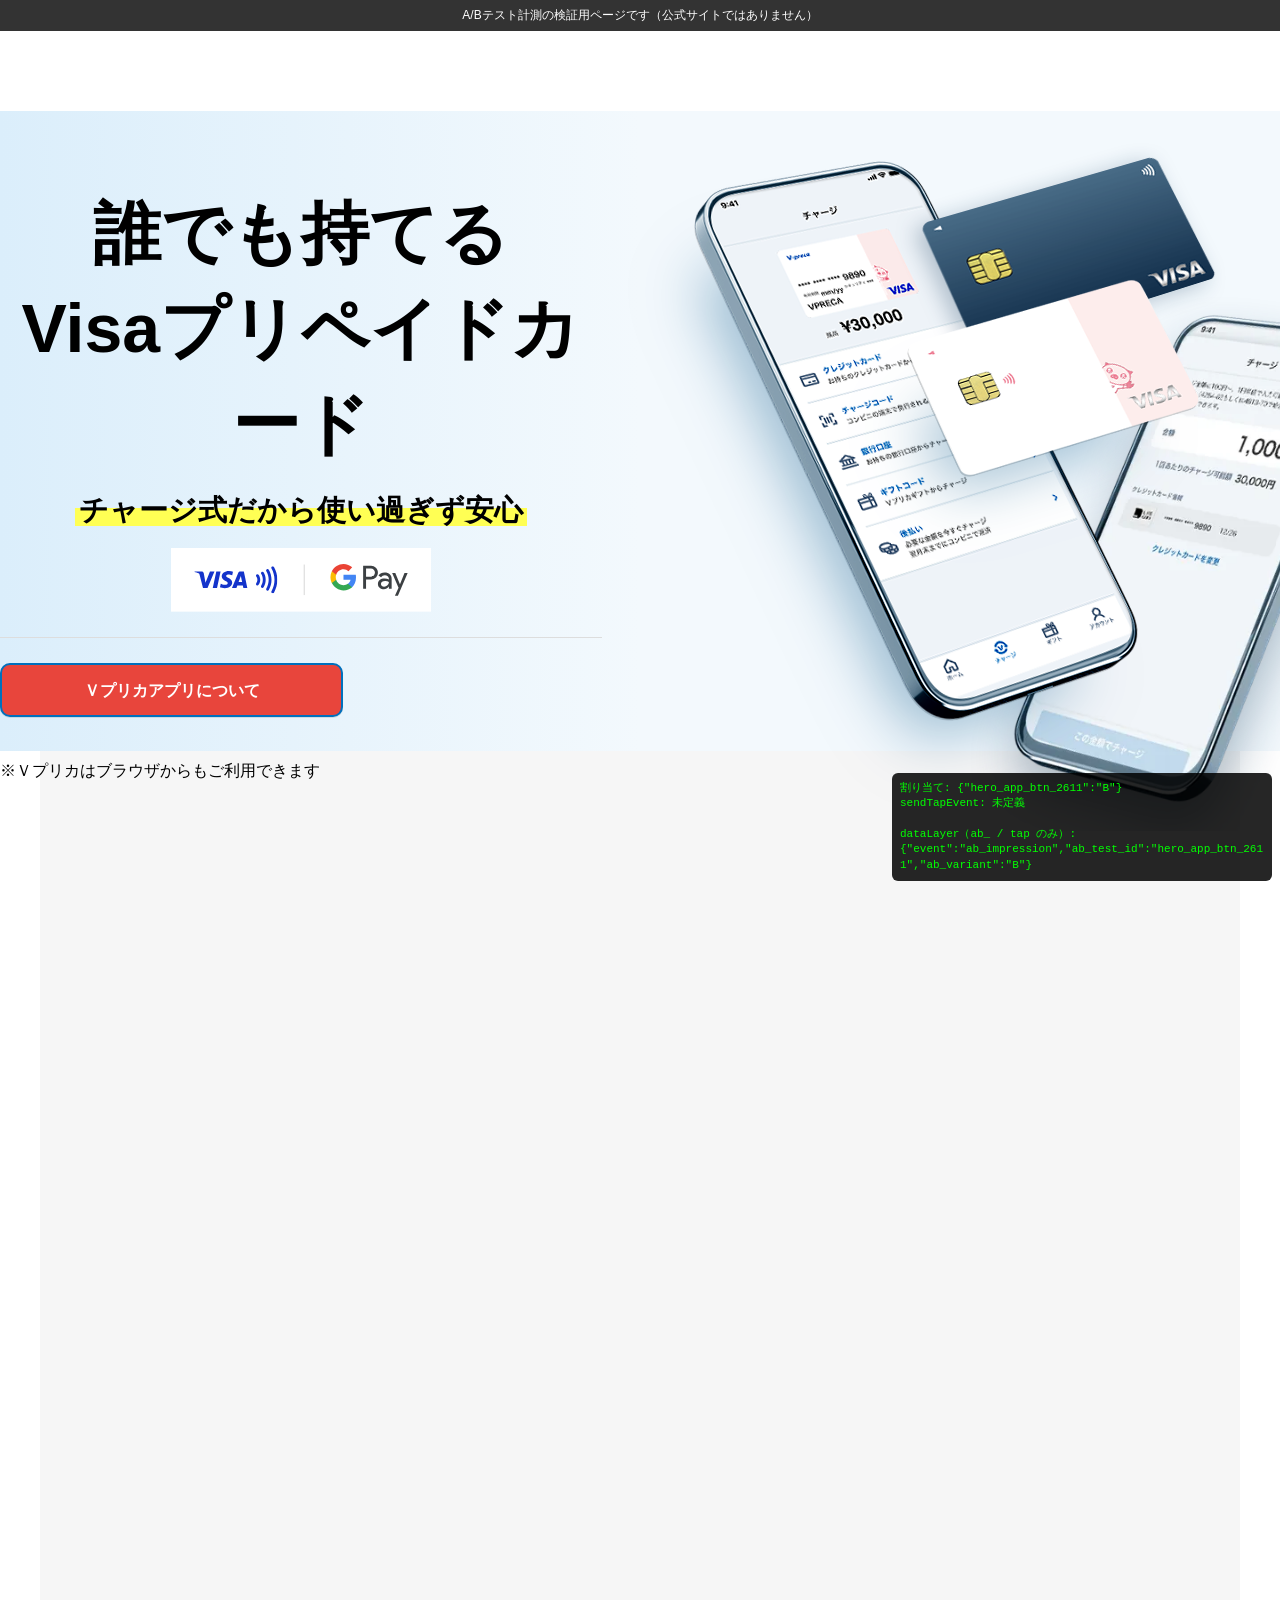
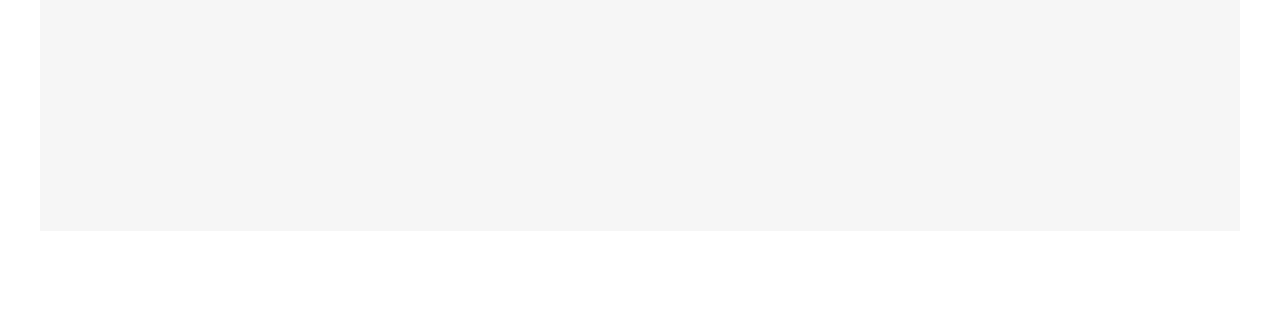
==== index.html @ 7fd17dbe "Add files via upload" ====
<!doctype html>
<html lang="ja">
<head>
<meta charset="utf-8">
<meta name="viewport" content="width=device-width, initial-scale=1">
<meta name="robots" content="noindex, nofollow">
<title>【検証用】A/Bテスト デモ</title>
<link rel="stylesheet" href="assets/app.css">
<link rel="stylesheet" href="assets/home.css">

<!-- ===== A/Bテスト（GTMスニペットより前） ===== -->
<style>
  html:not(.ab-js) [data-ab-variant]:not([data-ab-variant="A"]) { display: none; }
  /* B案（仮） */
  html[data-ab-hero_app_btn_2611="B"] .home-hero-button__type { background-color: #E8453C; }
</style>
<script>
  window.AB_CONFIG = { cookieDomain: '' }; // GitHub Pagesでは空のままでOK
  window.AB_TESTS = [
    { id: 'hero_app_btn_2611', variants: ['A', 'B'], weights: [50, 50], end: '2026-12-31' }
  ];
</script>
<script src="ab-test.js"></script>

<!-- ===== Google Tag Manager ===== -->
<script>(function(w,d,s,l,i){w[l]=w[l]||[];w[l].push({'gtm.start':
new Date().getTime(),event:'gtm.js'});var f=d.getElementsByTagName(s)[0],
j=d.createElement(s),dl=l!='dataLayer'?'&l='+l:'';j.async=true;j.src=
'https://www.googletagmanager.com/gtm.js?id='+i+dl;f.parentNode.insertBefore(j,f);
})(window,document,'script','dataLayer','GTM-KFFM8WP3');</script>
<!-- End Google Tag Manager -->

<style>
  .test-banner { background: #333; color: #fff; text-align: center; font-size: 12px; padding: 6px; }
  #debug { position: fixed; right: 8px; bottom: 8px; z-index: 9999; width: 380px; max-width: calc(100vw - 16px); max-height: 40vh; overflow: auto;
           font: 11px/1.4 monospace; background: rgba(0,0,0,.85); color: #0f0; padding: 8px; border-radius: 6px; white-space: pre-wrap; }
</style>
</head>
<body data-browser="chrome">
<!-- Google Tag Manager (noscript) -->
<noscript><iframe src="https://www.googletagmanager.com/ns.html?id=GTM-KFFM8WP3"
height="0" width="0" style="display:none;visibility:hidden"></iframe></noscript>
<!-- End Google Tag Manager (noscript) -->

<div class="test-banner">A/Bテスト計測の検証用ページです（公式サイトではありません）</div>

<main id="main" class="Main"><div class="Main__inner"><div class="Main__body"><div class="Main__content">
<div class="home-hero">
  <div class="home-hero__inner">
    <div class="home-hero__head">
      <div class="home-hero__image"><img class="home-hero__image__front" src="assets/index_im01_01.webp" alt="アプリの画面を表示したスマホの上に2種類のＶプリカカードが重なったイメージ画像"> <img class="home-hero__image__rear" src="assets/index_im02.webp" alt="チャージ金額1,000円が表示されたスマホ画面"></div>
    </div>
    <div class="home-hero__body">
      <h1 class="home-hero__title">誰でも持てる<br>Visaプリペイドカード</h1>
      <p class="home-hero__lead"><span class="home-hero__lead__marker">チャージ式だから使い過ぎず安心</span></p>
      <div class="home-hero__box-logoimg"><img src="assets/brandLogo.svg" alt="ロゴ"></div>
      <div class="home-hero__box">
        <div class="home-hero__app">
          <div class="home-hero-button" data-ab-test="hero_app_btn_2611">
            <!-- 検証用：本物のonelinkに飛ぶとアプリ計測側にクリックが残るため、遷移は止めています -->
            <a href="#" class="home-hero-button__type"
               data-ab-cv="app_dl_click"
               onclick="sendTapEvent({event_category: 'VプリカHP', event_action: 'VプリカHP',event_label: 'アプリダウンロード'}); return false;">
              <p class="home-hero-button__text util-pc-hidden">Ｖプリカアプリをダウンロード</p>
              <p class="home-hero-button__text util-sp-hidden">Ｖプリカアプリについて</p>
              <img class="home-hero-button__icon  util-pc-hidden" src="assets/icon_download.svg" alt="" width="268" height="98">
            </a>
          </div>
        </div>
      </div>
      <p class="home-hero__attention__text">※Ｖプリカはブラウザからもご利用できます</p>
    </div>
  </div>
</div>
<div style="height:120vh;background:#f6f6f6"></div>
</div></div></div></main>

<pre id="debug"></pre>
<script>
  // 確認用パネル（?debug=0 で非表示）
  (function () {
    var out = document.getElementById('debug');
    if (/[?&]debug=0/.test(location.search)) { out.remove(); return; }
    function render() {
      out.textContent = '割り当て: ' + JSON.stringify(abTest.all()) +
        '\nsendTapEvent: ' + (typeof sendTapEvent === 'function' ? 'OK（GTMで定義済み）' : '未定義') +
        '\n\ndataLayer（ab_ / tap のみ）:\n' +
        dataLayer.filter(function (e) { return e.event && /^(ab_|tap$)/.test(e.event); })
                 .map(function (e) { return JSON.stringify(e); }).join('\n');
    }
    // GTMが読み込み時に dataLayer.push を差し替えるため、フックせず定期的に描画する
    render(); setInterval(render, 500);
  })();
</script>
</body>
</html>
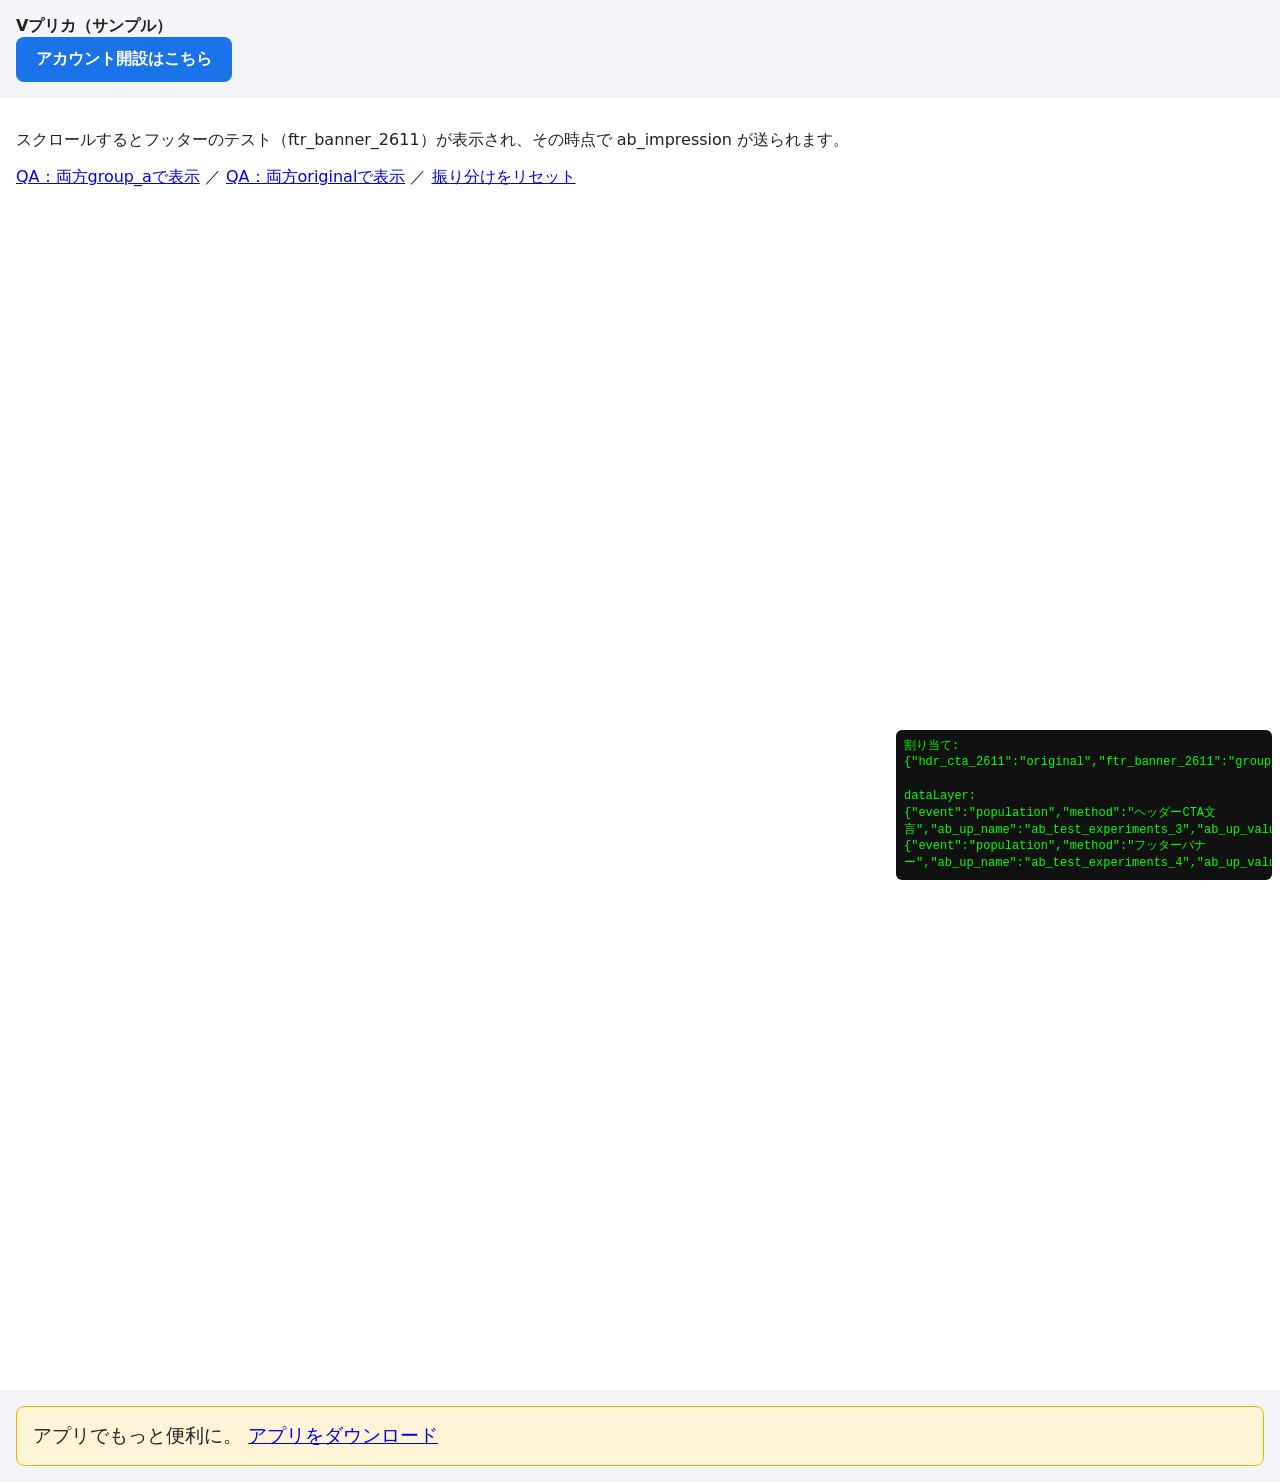
==== commit 26ffd66e: "Add files via upload" ====
--- a/index.html
+++ b/index.html
@@ -3,93 +3,89 @@
 <head>
 <meta charset="utf-8">
 <meta name="viewport" content="width=device-width, initial-scale=1">
-<meta name="robots" content="noindex, nofollow">
-<title>【検証用】A/Bテスト デモ</title>
-<link rel="stylesheet" href="assets/app.css">
-<link rel="stylesheet" href="assets/home.css">
+<title>A/Bテスト サンプル</title>
 
-<!-- ===== A/Bテスト（GTMスニペットより前） ===== -->
 <style>
-  html:not(.ab-js) [data-ab-variant]:not([data-ab-variant="A"]) { display: none; }
-  /* B案（仮） */
-  html[data-ab-hero_app_btn_2611="B"] .home-hero-button__type { background-color: #E8453C; }
+  /* JSが動かなかった時はAパターンだけ見せる（フォールバック） */
+  html:not(.ab-js) [data-ab-variant]:not([data-ab-variant="original"]) { display: none; }
+  body { margin: 0; font-family: system-ui, sans-serif; color: #222; background: #fff; }
+  header, footer { padding: 16px; background: #f3f5f8; }
+  main { padding: 16px; min-height: 140vh; }
+  .btn { display: inline-block; padding: 12px 20px; border-radius: 8px; color: #fff; text-decoration: none; font-weight: bold; }
+  .btn-a { background: #1a73e8; }
+  .btn-b { background: #e8453c; }
+
+  /* テスト②：マークアップは1つ、CSSだけで差分を作る例 */
+  .footer-banner { padding: 16px; border-radius: 8px; background: #fff; border: 1px solid #ccc; }
+  html[data-ab-ftr_banner_2611="group_a"] .footer-banner { background: #fff4d6; border-color: #f0b400; font-size: 1.2em; }
+
+  #debug { position: fixed; right: 8px; bottom: 8px; width: 360px; max-width: calc(100vw - 16px); max-height: 45vh; overflow: auto;
+           font: 12px/1.4 monospace; background: #111; color: #0f0; padding: 8px; border-radius: 6px; white-space: pre-wrap; }
 </style>
+
+<!-- ① テスト定義（テストを追加・終了するときはここだけ触る） -->
 <script>
-  window.AB_CONFIG = { cookieDomain: '' }; // GitHub Pagesでは空のままでOK
+  window.AB_CONFIG = { cookieDomain: '' }; // 本番は '.lifecard.co.jp' にするとサブドメイン間で共有
   window.AB_TESTS = [
-    { id: 'hero_app_btn_2611', variants: ['A', 'B'], weights: [50, 50], end: '2026-12-31' }
+    { id: 'hdr_cta_2611',    method: 'ヘッダーCTA文言', slot: 3, groups: ['original', 'group_a'], cvEvent: 'cv', end: '2026-12-31' },
+    { id: 'ftr_banner_2611', method: 'フッターバナー',  slot: 4, groups: ['original', 'group_a'], cvEvent: 'cv', end: '2026-12-31' }
   ];
 </script>
+<!-- ② 共通スクリプト（同期読み込み・GTMより前） -->
 <script src="ab-test.js"></script>
 
-<!-- ===== Google Tag Manager ===== -->
+<!-- ③ GTMスニペット（自分のコンテナIDに差し替え）
 <script>(function(w,d,s,l,i){w[l]=w[l]||[];w[l].push({'gtm.start':
 new Date().getTime(),event:'gtm.js'});var f=d.getElementsByTagName(s)[0],
 j=d.createElement(s),dl=l!='dataLayer'?'&l='+l:'';j.async=true;j.src=
 'https://www.googletagmanager.com/gtm.js?id='+i+dl;f.parentNode.insertBefore(j,f);
-})(window,document,'script','dataLayer','GTM-KFFM8WP3');</script>
-<!-- End Google Tag Manager -->
+})(window,document,'script','dataLayer','GTM-XXXXXXX');</script>
+-->
+</head>
+<body>
 
-<style>
-  .test-banner { background: #333; color: #fff; text-align: center; font-size: 12px; padding: 6px; }
-  #debug { position: fixed; right: 8px; bottom: 8px; z-index: 9999; width: 380px; max-width: calc(100vw - 16px); max-height: 40vh; overflow: auto;
-           font: 11px/1.4 monospace; background: rgba(0,0,0,.85); color: #0f0; padding: 8px; border-radius: 6px; white-space: pre-wrap; }
-</style>
-</head>
-<body data-browser="chrome">
-<!-- Google Tag Manager (noscript) -->
-<noscript><iframe src="https://www.googletagmanager.com/ns.html?id=GTM-KFFM8WP3"
-height="0" width="0" style="display:none;visibility:hidden"></iframe></noscript>
-<!-- End Google Tag Manager (noscript) -->
+<header>
+  <strong>Vプリカ（サンプル）</strong>
+  <!-- テスト①：A/B両方のマークアップを置き、割り当て外は自動で非表示 -->
+  <div data-ab-test="hdr_cta_2611">
+    <a class="btn btn-a" href="complete.html" data-ab-variant="original" data-ab-cv>アカウント開設はこちら</a>
+    <a class="btn btn-b" href="complete.html" data-ab-variant="group_a" data-ab-cv>今すぐ無料で発行する！</a>
+  </div>
+</header>
 
-<div class="test-banner">A/Bテスト計測の検証用ページです（公式サイトではありません）</div>
+<main>
+  <p>スクロールするとフッターのテスト（ftr_banner_2611）が表示され、その時点で ab_impression が送られます。</p>
+  <p><a href="?ab_force=hdr_cta_2611:group_a,ftr_banner_2611:group_a">QA：両方group_aで表示</a> ／
+     <a href="?ab_force=hdr_cta_2611:original,ftr_banner_2611:original">QA：両方originalで表示</a> ／
+     <a href="#" id="reset">振り分けをリセット</a></p>
+</main>
 
-<main id="main" class="Main"><div class="Main__inner"><div class="Main__body"><div class="Main__content">
-<div class="home-hero">
-  <div class="home-hero__inner">
-    <div class="home-hero__head">
-      <div class="home-hero__image"><img class="home-hero__image__front" src="assets/index_im01_01.webp" alt="アプリの画面を表示したスマホの上に2種類のＶプリカカードが重なったイメージ画像"> <img class="home-hero__image__rear" src="assets/index_im02.webp" alt="チャージ金額1,000円が表示されたスマホ画面"></div>
-    </div>
-    <div class="home-hero__body">
-      <h1 class="home-hero__title">誰でも持てる<br>Visaプリペイドカード</h1>
-      <p class="home-hero__lead"><span class="home-hero__lead__marker">チャージ式だから使い過ぎず安心</span></p>
-      <div class="home-hero__box-logoimg"><img src="assets/brandLogo.svg" alt="ロゴ"></div>
-      <div class="home-hero__box">
-        <div class="home-hero__app">
-          <div class="home-hero-button" data-ab-test="hero_app_btn_2611">
-            <!-- 検証用：本物のonelinkに飛ぶとアプリ計測側にクリックが残るため、遷移は止めています -->
-            <a href="#" class="home-hero-button__type"
-               data-ab-cv="app_dl_click"
-               onclick="sendTapEvent({event_category: 'VプリカHP', event_action: 'VプリカHP',event_label: 'アプリダウンロード'}); return false;">
-              <p class="home-hero-button__text util-pc-hidden">Ｖプリカアプリをダウンロード</p>
-              <p class="home-hero-button__text util-sp-hidden">Ｖプリカアプリについて</p>
-              <img class="home-hero-button__icon  util-pc-hidden" src="assets/icon_download.svg" alt="" width="268" height="98">
-            </a>
-          </div>
-        </div>
-      </div>
-      <p class="home-hero__attention__text">※Ｖプリカはブラウザからもご利用できます</p>
-    </div>
+<footer>
+  <div class="footer-banner" data-ab-test="ftr_banner_2611">
+    アプリでもっと便利に。
+    <a href="#" data-ab-cv onclick="return false">アプリをダウンロード</a>
   </div>
-</div>
-<div style="height:120vh;background:#f6f6f6"></div>
-</div></div></div></main>
+</footer>
 
 <pre id="debug"></pre>
 <script>
-  // 確認用パネル（?debug=0 で非表示）
+  // ---- 動作確認用（本番には不要） ----
   (function () {
     var out = document.getElementById('debug');
-    if (/[?&]debug=0/.test(location.search)) { out.remove(); return; }
     function render() {
-      out.textContent = '割り当て: ' + JSON.stringify(abTest.all()) +
-        '\nsendTapEvent: ' + (typeof sendTapEvent === 'function' ? 'OK（GTMで定義済み）' : '未定義') +
-        '\n\ndataLayer（ab_ / tap のみ）:\n' +
-        dataLayer.filter(function (e) { return e.event && /^(ab_|tap$)/.test(e.event); })
-                 .map(function (e) { return JSON.stringify(e); }).join('\n');
+      out.textContent = '割り当て: ' + JSON.stringify(abTest.all()) + '\n\ndataLayer:\n' +
+        dataLayer.map(function (e) { return JSON.stringify(e); }).join('\n');
     }
-    // GTMが読み込み時に dataLayer.push を差し替えるため、フックせず定期的に描画する
-    render(); setInterval(render, 500);
+    var orig = dataLayer.push;
+    dataLayer.push = function () { var r = orig.apply(this, arguments); render(); return r; };
+    render();
+    document.getElementById('reset').onclick = function () {
+      ['hdr_cta_2611', 'ftr_banner_2611'].forEach(function (id) {
+        document.cookie = 'ab_' + id + '=; max-age=0; path=/';
+      });
+      location.href = location.pathname;
+      return false;
+    };
   })();
 </script>
 </body>
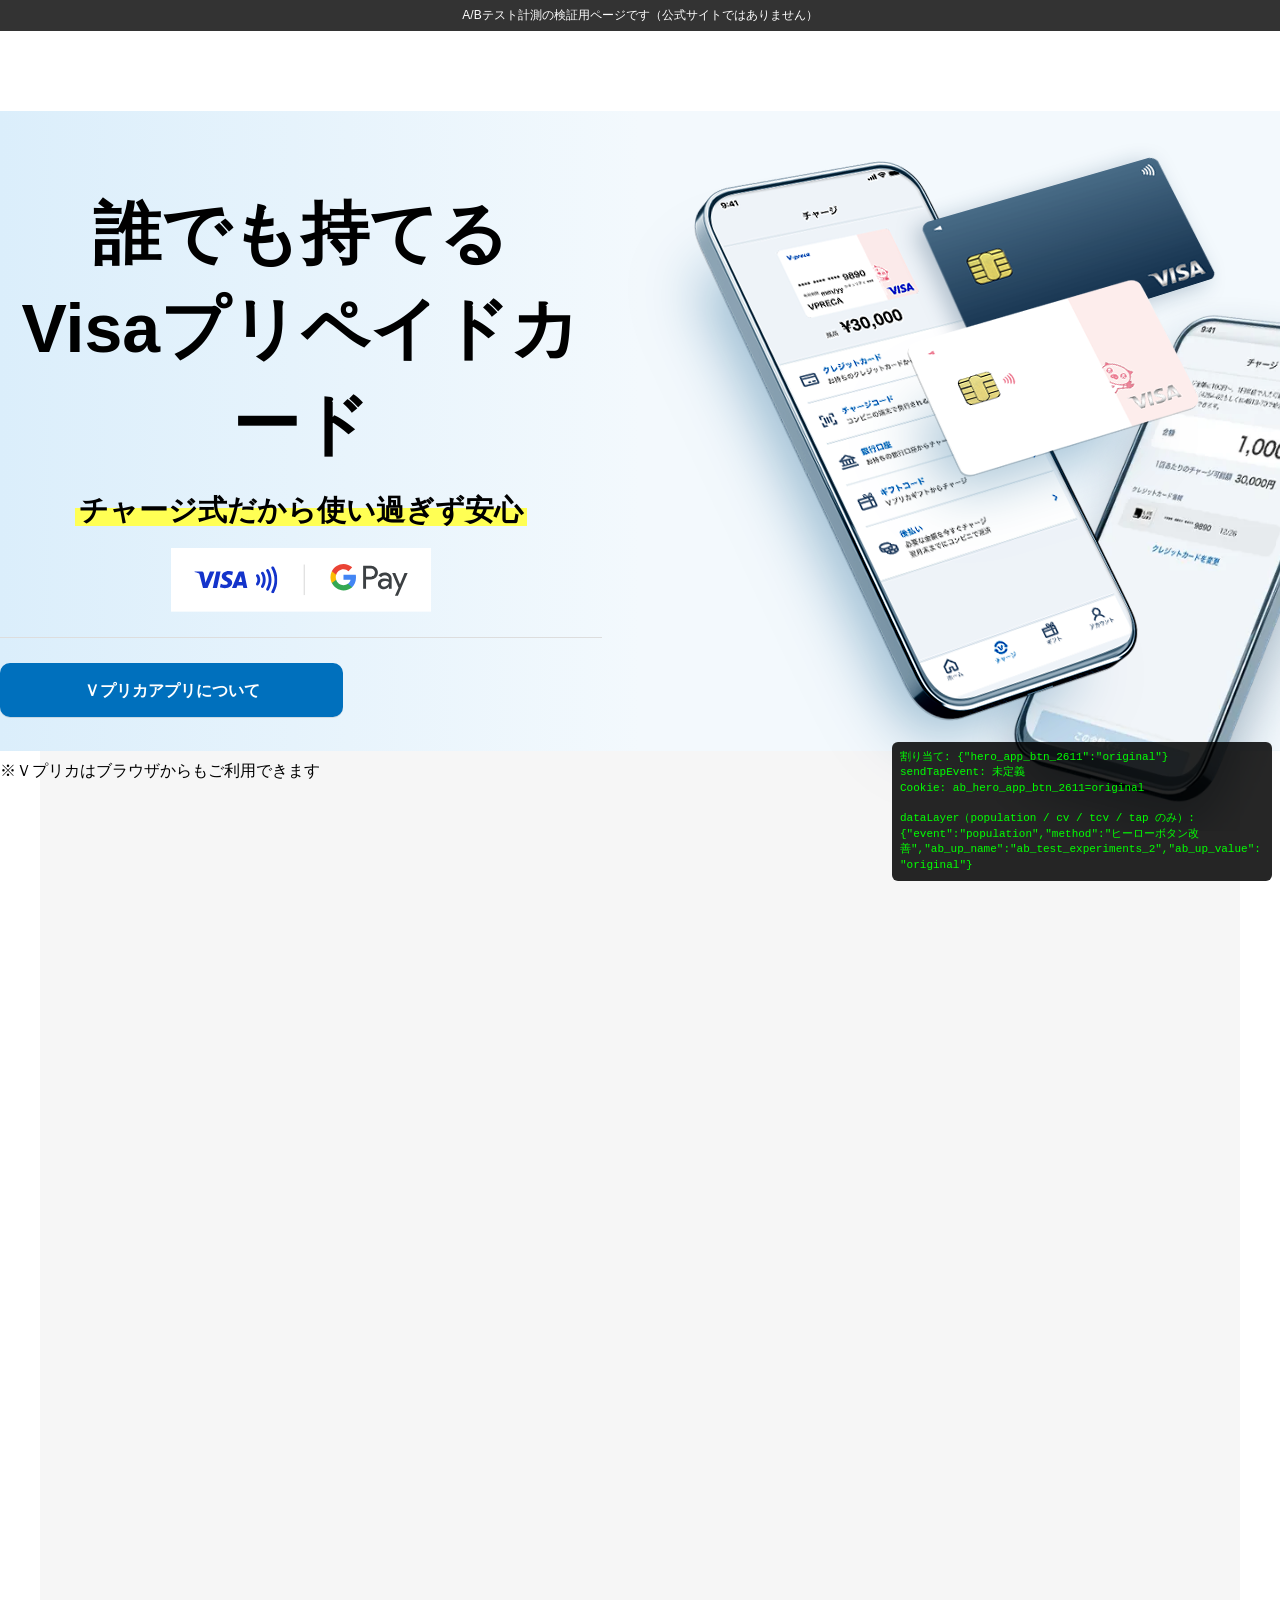
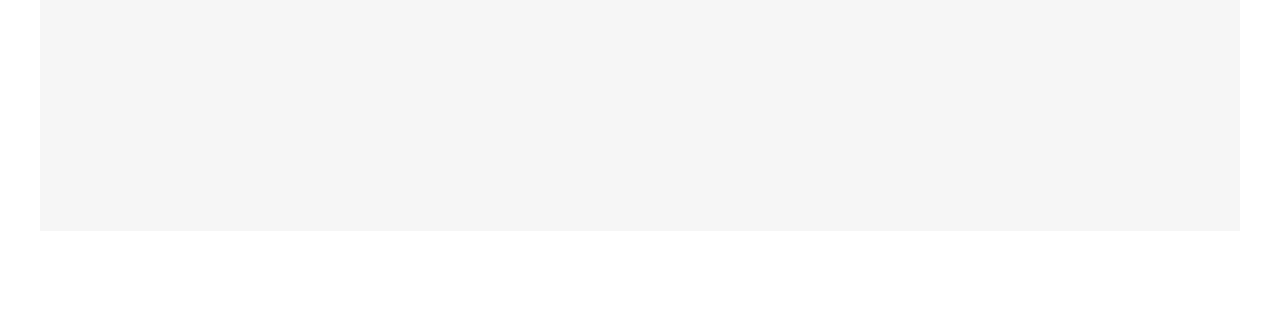
==== commit ec3dc387: "Add files via upload" ====
--- a/index.html
+++ b/index.html
@@ -3,89 +3,103 @@
 <head>
 <meta charset="utf-8">
 <meta name="viewport" content="width=device-width, initial-scale=1">
-<title>A/Bテスト サンプル</title>
+<meta name="robots" content="noindex, nofollow">
+<title>【検証用】A/Bテスト デモ</title>
+<link rel="stylesheet" href="assets/app.css">
+<link rel="stylesheet" href="assets/home.css">
 
+<!-- ===== A/Bテスト（GTMスニペットより前） ===== -->
 <style>
-  /* JSが動かなかった時はAパターンだけ見せる（フォールバック） */
   html:not(.ab-js) [data-ab-variant]:not([data-ab-variant="original"]) { display: none; }
-  body { margin: 0; font-family: system-ui, sans-serif; color: #222; background: #fff; }
-  header, footer { padding: 16px; background: #f3f5f8; }
-  main { padding: 16px; min-height: 140vh; }
-  .btn { display: inline-block; padding: 12px 20px; border-radius: 8px; color: #fff; text-decoration: none; font-weight: bold; }
-  .btn-a { background: #1a73e8; }
-  .btn-b { background: #e8453c; }
-
-  /* テスト②：マークアップは1つ、CSSだけで差分を作る例 */
-  .footer-banner { padding: 16px; border-radius: 8px; background: #fff; border: 1px solid #ccc; }
-  html[data-ab-ftr_banner_2611="group_a"] .footer-banner { background: #fff4d6; border-color: #f0b400; font-size: 1.2em; }
-
-  #debug { position: fixed; right: 8px; bottom: 8px; width: 360px; max-width: calc(100vw - 16px); max-height: 45vh; overflow: auto;
-           font: 12px/1.4 monospace; background: #111; color: #0f0; padding: 8px; border-radius: 6px; white-space: pre-wrap; }
+  /* group_a（仮）：ボタン色だけ変える */
+  html[data-ab-hero_app_btn_2611="group_a"] .home-hero-button__type { background-color: #E8453C; }
 </style>
-
-<!-- ① テスト定義（テストを追加・終了するときはここだけ触る） -->
 <script>
-  window.AB_CONFIG = { cookieDomain: '' }; // 本番は '.lifecard.co.jp' にするとサブドメイン間で共有
+  window.AB_CONFIG = { cookieDomain: '' }; // GitHub Pagesでは空のままでOK
   window.AB_TESTS = [
-    { id: 'hdr_cta_2611',    method: 'ヘッダーCTA文言', slot: 3, groups: ['original', 'group_a'], cvEvent: 'cv', end: '2026-12-31' },
-    { id: 'ftr_banner_2611', method: 'フッターバナー',  slot: 4, groups: ['original', 'group_a'], cvEvent: 'cv', end: '2026-12-31' }
+    {
+      id: 'hero_app_btn_2611',          // サイト内の識別子（英小文字・数字・_・-）
+      method: 'ヒーローボタン改善',       // = 判定側の test_id / method
+      slot: 2,                          // = 判定側 ab_param の customUser:ab_test_experiments_2
+      groups: ['original', 'group_a'],  // = 判定側 groups の値。先頭がオリジナル
+      weights: [50, 50],
+      cvEvent: 'cv',                    // = 判定側 cv_filter の event_name（'cv' or 'tcv'）
+      start: '2026-11-06',
+      end: '2026-12-31'
+    }
   ];
 </script>
-<!-- ② 共通スクリプト（同期読み込み・GTMより前） -->
 <script src="ab-test.js"></script>
 
-<!-- ③ GTMスニペット（自分のコンテナIDに差し替え）
+<!-- ===== Google Tag Manager ===== -->
 <script>(function(w,d,s,l,i){w[l]=w[l]||[];w[l].push({'gtm.start':
 new Date().getTime(),event:'gtm.js'});var f=d.getElementsByTagName(s)[0],
 j=d.createElement(s),dl=l!='dataLayer'?'&l='+l:'';j.async=true;j.src=
 'https://www.googletagmanager.com/gtm.js?id='+i+dl;f.parentNode.insertBefore(j,f);
-})(window,document,'script','dataLayer','GTM-XXXXXXX');</script>
--->
+})(window,document,'script','dataLayer','GTM-KFFM8WP3');</script>
+<!-- End Google Tag Manager -->
+
+<style>
+  .test-banner { background: #333; color: #fff; text-align: center; font-size: 12px; padding: 6px; }
+  #debug { position: fixed; right: 8px; bottom: 8px; z-index: 9999; width: 380px; max-width: calc(100vw - 16px); max-height: 40vh; overflow: auto;
+           font: 11px/1.4 monospace; background: rgba(0,0,0,.85); color: #0f0; padding: 8px; border-radius: 6px; white-space: pre-wrap; }
+</style>
 </head>
-<body>
+<body data-browser="chrome">
+<!-- Google Tag Manager (noscript) -->
+<noscript><iframe src="https://www.googletagmanager.com/ns.html?id=GTM-KFFM8WP3"
+height="0" width="0" style="display:none;visibility:hidden"></iframe></noscript>
+<!-- End Google Tag Manager (noscript) -->
 
-<header>
-  <strong>Vプリカ（サンプル）</strong>
-  <!-- テスト①：A/B両方のマークアップを置き、割り当て外は自動で非表示 -->
-  <div data-ab-test="hdr_cta_2611">
-    <a class="btn btn-a" href="complete.html" data-ab-variant="original" data-ab-cv>アカウント開設はこちら</a>
-    <a class="btn btn-b" href="complete.html" data-ab-variant="group_a" data-ab-cv>今すぐ無料で発行する！</a>
+<div class="test-banner">A/Bテスト計測の検証用ページです（公式サイトではありません）</div>
+
+<main id="main" class="Main"><div class="Main__inner"><div class="Main__body"><div class="Main__content">
+<div class="home-hero">
+  <div class="home-hero__inner">
+    <div class="home-hero__head">
+      <div class="home-hero__image"><img class="home-hero__image__front" src="assets/index_im01_01.webp" alt="アプリの画面を表示したスマホの上に2種類のＶプリカカードが重なったイメージ画像"> <img class="home-hero__image__rear" src="assets/index_im02.webp" alt="チャージ金額1,000円が表示されたスマホ画面"></div>
+    </div>
+    <div class="home-hero__body">
+      <h1 class="home-hero__title">誰でも持てる<br>Visaプリペイドカード</h1>
+      <p class="home-hero__lead"><span class="home-hero__lead__marker">チャージ式だから使い過ぎず安心</span></p>
+      <div class="home-hero__box-logoimg"><img src="assets/brandLogo.svg" alt="ロゴ"></div>
+      <div class="home-hero__box">
+        <div class="home-hero__app">
+          <div class="home-hero-button" data-ab-test="hero_app_btn_2611">
+            <!-- 検証用：本物のonelinkに飛ぶとアプリ計測側にクリックが残るため、遷移は止めています -->
+            <a href="#" class="home-hero-button__type"
+               data-ab-cv
+               onclick="sendTapEvent({event_category: 'VプリカHP', event_action: 'VプリカHP',event_label: 'アプリダウンロード'}); return false;">
+              <p class="home-hero-button__text util-pc-hidden">Ｖプリカアプリをダウンロード</p>
+              <p class="home-hero-button__text util-sp-hidden">Ｖプリカアプリについて</p>
+              <img class="home-hero-button__icon  util-pc-hidden" src="assets/icon_download.svg" alt="" width="268" height="98">
+            </a>
+          </div>
+        </div>
+      </div>
+      <p class="home-hero__attention__text">※Ｖプリカはブラウザからもご利用できます</p>
+    </div>
   </div>
-</header>
-
-<main>
-  <p>スクロールするとフッターのテスト（ftr_banner_2611）が表示され、その時点で ab_impression が送られます。</p>
-  <p><a href="?ab_force=hdr_cta_2611:group_a,ftr_banner_2611:group_a">QA：両方group_aで表示</a> ／
-     <a href="?ab_force=hdr_cta_2611:original,ftr_banner_2611:original">QA：両方originalで表示</a> ／
-     <a href="#" id="reset">振り分けをリセット</a></p>
-</main>
-
-<footer>
-  <div class="footer-banner" data-ab-test="ftr_banner_2611">
-    アプリでもっと便利に。
-    <a href="#" data-ab-cv onclick="return false">アプリをダウンロード</a>
-  </div>
-</footer>
+</div>
+<div style="height:120vh;background:#f6f6f6"></div>
+</div></div></div></main>
 
 <pre id="debug"></pre>
 <script>
-  // ---- 動作確認用（本番には不要） ----
+  // 確認用パネル（?debug=0 で非表示）
   (function () {
     var out = document.getElementById('debug');
+    if (/[?&]debug=0/.test(location.search)) { out.remove(); return; }
     function render() {
-      out.textContent = '割り当て: ' + JSON.stringify(abTest.all()) + '\n\ndataLayer:\n' +
-        dataLayer.map(function (e) { return JSON.stringify(e); }).join('\n');
+      out.textContent = '割り当て: ' + JSON.stringify(abTest.all()) +
+        '\nsendTapEvent: ' + (typeof sendTapEvent === 'function' ? 'OK（GTMで定義済み）' : '未定義') +
+        '\nCookie: ' + document.cookie +
+        '\n\ndataLayer（population / cv / tcv / tap のみ）:\n' +
+        dataLayer.filter(function (e) { return e.event && /^(population|t?cv|tap)$/.test(e.event); })
+                 .map(function (e) { return JSON.stringify(e); }).join('\n');
     }
-    var orig = dataLayer.push;
-    dataLayer.push = function () { var r = orig.apply(this, arguments); render(); return r; };
-    render();
-    document.getElementById('reset').onclick = function () {
-      ['hdr_cta_2611', 'ftr_banner_2611'].forEach(function (id) {
-        document.cookie = 'ab_' + id + '=; max-age=0; path=/';
-      });
-      location.href = location.pathname;
-      return false;
-    };
+    // GTMが読み込み時に dataLayer.push を差し替えるため、フックせず定期的に描画する
+    render(); setInterval(render, 500);
   })();
 </script>
 </body>
--- a/assets/app.css
+++ b/assets/app.css
@@ -0,0 +1,30817 @@
+@charset "UTF-8";
+
+/* ======================================================
+ * index
+ * ------------------------------------------------------
+ * Config
+ * General
+ * Base
+ * Layout
+ * Module
+====================================================== */
+/* ======================================================
+ * Config
+====================================================== */
+/* ======================================================
+ * basedesign
+ * ------------------------------------------------------
+ * Path
+ * View
+ * Color
+ * Font
+ * Link
+ * Animation
+====================================================== */
+/* ======================================================
+ * Path
+====================================================== */
+/*----- 背景画像用パス -----*/
+/* ======================================================
+ * View
+====================================================== */
+/*----- ブレイクポイント -----*/
+/*----- コンテンツ幅 -----*/
+/*----- コンテンツ幅左右アキ -----*/
+/* ======================================================
+ * Color
+====================================================== */
+/*----- テーマカラー -----*/
+/*----- 背景カラー -----*/
+/*----- テキストカラー -----*/
+/*----- リンクテキストカラー -----*/
+/*----- ボーダーカラー -----*/
+/* ======================================================
+ * Font
+====================================================== */
+/*----- フォントファミリー -----*/
+/*----- フォントサイズ -----*/
+/*----- 行間 -----*/
+/*----- フォントウェイト -----*/
+/* ======================================================
+ * Link
+====================================================== */
+/*----- リンクタイプ -----*/
+/*----- リンク矢印アイコン -----*/
+/*----- 透過度 -----*/
+/* ======================================================
+ * Heading Margin
+====================================================== */
+/* ======================================================
+ * Animation
+====================================================== */
+/*----- イージング（変化の度合い） -----*/
+/*----- デュレーション（変化の開始から終了までの時間） -----*/
+/*----- ディレイ（変化が始まるまでの時間） -----*/
+/* ======================================================
+ * General
+====================================================== */
+/* ----- function ----- */
+/* ======================================================
+ * function
+ * ------------------------------------------------------
+ * gen-fetch-breakpoint
+====================================================== */
+/* ------------------------------------------------------
+ * gen-fetch-breakpoint
+------------------------------------------------------ */
+/* ----- mixin ----- */
+/* ======================================================
+ * mixin
+ * ------------------------------------------------------
+ * hover
+ * hover-focus
+ * plain-hover-focus
+ * hover-focus-active
+ * except-hover
+ * any-link
+ * all-link
+====================================================== */
+/* ------------------------------------------------------
+ * hover
+------------------------------------------------------ */
+/* ------------------------------------------------------
+ * hover-focus
+------------------------------------------------------ */
+/* ------------------------------------------------------
+ * plain-hover-focus
+------------------------------------------------------ */
+/* ------------------------------------------------------
+ * hover-focus-active
+------------------------------------------------------ */
+/* ------------------------------------------------------
+ * except-hover
+------------------------------------------------------ */
+/* ------------------------------------------------------
+ * any-link
+------------------------------------------------------ */
+/* ------------------------------------------------------
+ * all-link
+------------------------------------------------------ */
+/* ======================================================
+ * mixin
+ * ------------------------------------------------------
+ * gen-media-breakpoint-up
+ * gen-media-breakpoint-down
+ * gen-media-breakpoint-between
+====================================================== */
+/* ------------------------------------------------------
+ * gen-media-breakpoint-up
+ * @requires
+ * - gen-fetch-breakpoint
+------------------------------------------------------ */
+/* ------------------------------------------------------
+ * gen-media-breakpoint-down
+ * @requires
+ * - gen-fetch-breakpoint
+------------------------------------------------------ */
+/* ------------------------------------------------------
+ * gen-media-breakpoint-between
+ * @requires
+ * - gen-fetch-breakpoint
+------------------------------------------------------ */
+/* ======================================================
+ * mixin
+ * ------------------------------------------------------
+ * gen-child-margin-top
+ * gen-child-margin-bottom
+====================================================== */
+/* ------------------------------------------------------
+ * gen-child-margin-top
+------------------------------------------------------ */
+/* ------------------------------------------------------
+ * gen-child-margin-bottom
+------------------------------------------------------ */
+/* ======================================================
+ * mixin
+ * ------------------------------------------------------
+ * gen-modal-modaal
+====================================================== */
+/* ------------------------------------------------------
+ * gen-modal-modaal
+------------------------------------------------------ */
+/* ======================================================
+ * mixin
+ * ------------------------------------------------------
+ * gen-clearfix
+====================================================== */
+/* ------------------------------------------------------
+ * gen-clearfix
+------------------------------------------------------ */
+/* ----- extend ----- */
+/* ======================================================
+ * icon
+ * ------------------------------------------------------
+ * gen-icon-arrow
+ * gen-icon-arrow-tail
+ * gen-icon-arrow-middle
+ * gen-icon-sprite
+ * gen-icon-sprite-tail
+ * gen-icon-sprite-middle
+====================================================== */
+/* ------------------------------------------------------
+ * gen-icon-arrow
+------------------------------------------------------ */
+.header-gnav__type__label:after,
+.header-menu-sitemap__list__type:after,
+.header-menu-sitemap__list-v2__type:after,
+.header-menu-other__list__type:after,
+.header-menu-other__banner__type>.header-menu-other__banner__title:after,
+.footer-sitemap__list__link:after,
+.footer-card__link .footer-card__title:after,
+.heading2__link .heading2__title:after,
+.heading2--center__link .heading2--center__title:after,
+.heading2-v2__link .heading2-v2__title:after,
+.heading2-v2--center__link .heading2-v2--center__title:after,
+.heading3__link .heading3__title:after,
+.heading3--center__link .heading3--center__title:after,
+.heading3-v2__link .heading3-v2__title:after,
+.heading3-v2--center__link .heading3-v2--center__title:after,
+.heading4__link .heading4__title:after,
+.heading4--center__link .heading4--center__title:after,
+.heading4-v2__link .heading4-v2__title:after,
+.heading4-v2--center__link .heading4-v2--center__title:after,
+.heading5__link .heading5__title:after,
+.heading5--center__link .heading5--center__title:after,
+.heading6__link .heading6__title:after,
+.heading6--center__link .heading6--center__title:after,
+.description-list__type:after,
+.description-list-v2__type:after,
+.description-list-v3__type:after,
+.description-list-v4__type:after,
+.link-list__type:after,
+.link-list__type--nolink:after,
+.pager-navi .pager-navi__link--next:before,
+.card .card__type .card__title:after,
+.card-v2 .card-v2__type .card-v2__title:after,
+.card-v3 .card-v3__type .card-v3__title:after,
+.carousel__list>.slick-arrow.slick-next:before,
+.news .news__type .news__title:after,
+.flow__list>li:not(.is-current)>[class*="__link"] .flow__label:after,
+.cmn-campaign-card .cmn-campaign-card__type .cmn-campaign-card__title:after,
+.anchor-navi__label:after,
+.pager-navi .pager-navi__link--prev:before,
+.carousel__list>.slick-arrow.slick-prev:before,
+.Footer__guide .footer-pagetop>a:after {
+  -webkit-backface-visibility: hidden;
+  display: inline-block;
+  position: relative;
+  border-top: 2px solid #0070bd;
+  border-right: 2px solid #0070bd;
+  vertical-align: middle;
+  content: "";
+}
+
+.header-gnav__type__label:after,
+.header-menu-sitemap__list__type:after,
+.header-menu-sitemap__list-v2__type:after,
+.header-menu-other__list__type:after,
+.header-menu-other__banner__type>.header-menu-other__banner__title:after,
+.footer-sitemap__list__link:after,
+.footer-card__link .footer-card__title:after,
+.heading2__link .heading2__title:after,
+.heading2--center__link .heading2--center__title:after,
+.heading2-v2__link .heading2-v2__title:after,
+.heading2-v2--center__link .heading2-v2--center__title:after,
+.heading3__link .heading3__title:after,
+.heading3--center__link .heading3--center__title:after,
+.heading3-v2__link .heading3-v2__title:after,
+.heading3-v2--center__link .heading3-v2--center__title:after,
+.heading4__link .heading4__title:after,
+.heading4--center__link .heading4--center__title:after,
+.heading4-v2__link .heading4-v2__title:after,
+.heading4-v2--center__link .heading4-v2--center__title:after,
+.heading5__link .heading5__title:after,
+.heading5--center__link .heading5--center__title:after,
+.heading6__link .heading6__title:after,
+.heading6--center__link .heading6--center__title:after,
+.description-list__type:after,
+.description-list-v2__type:after,
+.description-list-v3__type:after,
+.description-list-v4__type:after,
+.link-list__type:after,
+.link-list__type--nolink:after,
+.pager-navi .pager-navi__link--next:before,
+.card .card__type .card__title:after,
+.card-v2 .card-v2__type .card-v2__title:after,
+.card-v3 .card-v3__type .card-v3__title:after,
+.carousel__list>.slick-arrow.slick-next:before,
+.news .news__type .news__title:after,
+.flow__list>li:not(.is-current)>[class*="__link"] .flow__label:after,
+.cmn-campaign-card .cmn-campaign-card__type .cmn-campaign-card__title:after {
+  -webkit-transform: rotate(45deg);
+  transform: rotate(45deg);
+}
+
+.anchor-navi__label:after {
+  -webkit-transform: rotate(135deg);
+  transform: rotate(135deg);
+}
+
+.pager-navi .pager-navi__link--prev:before,
+.carousel__list>.slick-arrow.slick-prev:before {
+  -webkit-transform: rotate(-135deg);
+  transform: rotate(-135deg);
+}
+
+.Footer__guide .footer-pagetop>a:after {
+  -webkit-transform: rotate(-45deg);
+  transform: rotate(-45deg);
+}
+
+.product-nav__card__title:after {
+  -webkit-backface-visibility: hidden;
+  display: inline-block;
+  position: relative;
+  border-top: 2px solid;
+  border-right: 2px solid;
+  border-color: #fff;
+  vertical-align: middle;
+  content: "";
+}
+
+.product-nav__card__title:after {
+  -webkit-transform: rotate(45deg);
+  transform: rotate(45deg);
+}
+
+/* ------------------------------------------------------
+ * gen-icon-arrow-tail
+------------------------------------------------------ */
+.header-menu-sitemap__list__type:after,
+.header-menu-sitemap__list-v2__type:after,
+.header-menu-other__list__type:after,
+.header-menu-other__banner__type>.header-menu-other__banner__title:after,
+.footer-sitemap__list__link:after,
+.footer-card__link .footer-card__title:after,
+.heading2__link .heading2__title:after,
+.heading2--center__link .heading2--center__title:after,
+.heading2-v2__link .heading2-v2__title:after,
+.heading2-v2--center__link .heading2-v2--center__title:after,
+.heading3__link .heading3__title:after,
+.heading3--center__link .heading3--center__title:after,
+.heading3-v2__link .heading3-v2__title:after,
+.heading3-v2--center__link .heading3-v2--center__title:after,
+.heading4__link .heading4__title:after,
+.heading4--center__link .heading4--center__title:after,
+.heading4-v2__link .heading4-v2__title:after,
+.heading4-v2--center__link .heading4-v2--center__title:after,
+.heading5__link .heading5__title:after,
+.heading5--center__link .heading5--center__title:after,
+.heading6__link .heading6__title:after,
+.heading6--center__link .heading6--center__title:after,
+.description-list__type:after,
+.description-list-v2__type:after,
+.description-list-v3__type:after,
+.description-list-v4__type:after,
+.link-list__type:after,
+.link-list__type--nolink:after,
+.anchor-navi__label:after,
+.card .card__type .card__title:after,
+.card-v2 .card-v2__type .card-v2__title:after,
+.card-v3 .card-v3__type .card-v3__title:after,
+.flow__list>li:not(.is-current)>[class*="__link"] .flow__label:after,
+.product-nav__card__title:after,
+.cmn-campaign-card .cmn-campaign-card__type .cmn-campaign-card__title:after {
+  margin-left: 7px;
+}
+
+/* ------------------------------------------------------
+ * gen-icon-arrow-middle
+------------------------------------------------------ */
+.header-gnav__type__label:after,
+.pager-navi .pager-navi__link--prev:before,
+.pager-navi .pager-navi__link--next:before,
+.carousel__list>.slick-arrow.slick-prev:before,
+.carousel__list>.slick-arrow.slick-next:before {
+  position: absolute;
+  top: 50%;
+}
+
+/* ------------------------------------------------------
+ * gen-icon-sprite
+------------------------------------------------------ */
+.util-link--blank:after,
+.header-modal-layout__button .header-modal-layout__button__type--blank:after,
+.header-menu-sitemap__list__type--blank:after,
+.header-menu-sitemap__list-v2__type--blank:after,
+.header-menu-other__list__type--blank:after,
+.header-menu-other__banner__type--blank>.header-menu-other__banner__title:after,
+.footer-company__list__link--blank:after,
+.heading2__link--blank .heading2__title:after,
+.heading2--center__link--blank .heading2--center__title:after,
+.heading2-v2__link--blank .heading2-v2__title:after,
+.heading2-v2--center__link--blank .heading2-v2--center__title:after,
+.heading3__link--blank .heading3__title:after,
+.heading3--center__link--blank .heading3--center__title:after,
+.heading3-v2__link--blank .heading3-v2__title:after,
+.heading3-v2--center__link--blank .heading3-v2--center__title:after,
+.heading4__link--blank .heading4__title:after,
+.heading4--center__link--blank .heading4--center__title:after,
+.heading4-v2__link--blank .heading4-v2__title:after,
+.heading4-v2--center__link--blank .heading4-v2--center__title:after,
+.heading5__link--blank .heading5__title:after,
+.heading5--center__link--blank .heading5--center__title:after,
+.heading6__link--blank .heading6__title:after,
+.heading6--center__link--blank .heading6--center__title:after,
+.description-list__type--blank:after,
+.description-list-v2__type--blank:after,
+.description-list-v3__type--blank:after,
+.description-list-v4__type--blank:after,
+.link-list__type--blank:after,
+.button .button__type--blank:after,
+.button-v2 .button-v2__type--blank:after,
+.button-v3 .button-v3__type--blank:after,
+.card .card__type--blank .card__title:after,
+.card .card__type--blank--scaleup .card__title:after,
+.card-v2 .card-v2__type--blank .card-v2__title:after,
+.card-v2 .card-v2__type--blank--scaleup .card-v2__title:after,
+.card-v3 .card-v3__type--blank .card-v3__title:after,
+.card-v3 .card-v3__type--blank--scaleup .card-v3__title:after,
+.news .news__type--blank .news__title:after,
+.download__link-list__type--blank:after,
+.inquiry-button .inquiry-button__type--blank:after,
+.cmn-campaign-card .cmn-campaign-card__type--blank .cmn-campaign-card__title:after,
+.util-link--pdf:after,
+.heading2__link--pdf .heading2__title:after,
+.heading2--center__link--pdf .heading2--center__title:after,
+.heading2-v2__link--pdf .heading2-v2__title:after,
+.heading2-v2--center__link--pdf .heading2-v2--center__title:after,
+.heading3__link--pdf .heading3__title:after,
+.heading3--center__link--pdf .heading3--center__title:after,
+.heading3-v2__link--pdf .heading3-v2__title:after,
+.heading3-v2--center__link--pdf .heading3-v2--center__title:after,
+.heading4__link--pdf .heading4__title:after,
+.heading4--center__link--pdf .heading4--center__title:after,
+.heading4-v2__link--pdf .heading4-v2__title:after,
+.heading4-v2--center__link--pdf .heading4-v2--center__title:after,
+.heading5__link--pdf .heading5__title:after,
+.heading5--center__link--pdf .heading5--center__title:after,
+.heading6__link--pdf .heading6__title:after,
+.heading6--center__link--pdf .heading6--center__title:after,
+.description-list__type--pdf:after,
+.description-list-v2__type--pdf:after,
+.description-list-v3__type--pdf:after,
+.description-list-v4__type--pdf:after,
+.link-list__type--pdf:after,
+.button .button__type--pdf:after,
+.button-v2 .button-v2__type--pdf:after,
+.button-v3 .button-v3__type--pdf:after,
+.card .card__type--pdf .card__title:after,
+.card .card__type--pdf--scaleup .card__title:after,
+.card-v2 .card-v2__type--pdf .card-v2__title:after,
+.card-v2 .card-v2__type--pdf--scaleup .card-v2__title:after,
+.card-v3 .card-v3__type--pdf .card-v3__title:after,
+.card-v3 .card-v3__type--pdf--scaleup .card-v3__title:after,
+.news .news__type--pdf .news__title:after,
+.download__link-list__type--pdf:after,
+.inquiry-button .inquiry-button__type--pdf:after,
+.cmn-campaign-card .cmn-campaign-card__type--pdf .cmn-campaign-card__title:after,
+.util-link--excel:after,
+.description-list__type--excel:after,
+.description-list-v2__type--excel:after,
+.description-list-v3__type--excel:after,
+.description-list-v4__type--excel:after,
+.link-list__type--excel:after,
+.button .button__type--excel:after,
+.button-v2 .button-v2__type--excel:after,
+.button-v3 .button-v3__type--excel:after,
+.card .card__type--excel .card__title:after,
+.card .card__type--excel--scaleup .card__title:after,
+.card-v2 .card-v2__type--excel .card-v2__title:after,
+.card-v2 .card-v2__type--excel--scaleup .card-v2__title:after,
+.card-v3 .card-v3__type--excel .card-v3__title:after,
+.card-v3 .card-v3__type--excel--scaleup .card-v3__title:after,
+.news .news__type--excel .news__title:after,
+.download__link-list__type--excel:after,
+.inquiry-button .inquiry-button__type--excel:after,
+.cmn-campaign-card .cmn-campaign-card__type--excel .cmn-campaign-card__title:after,
+.util-link--word:after,
+.description-list__type--word:after,
+.description-list-v2__type--word:after,
+.description-list-v3__type--word:after,
+.description-list-v4__type--word:after,
+.link-list__type--word:after,
+.button .button__type--word:after,
+.button-v2 .button-v2__type--word:after,
+.button-v3 .button-v3__type--word:after,
+.card .card__type--word .card__title:after,
+.card .card__type--word--scaleup .card__title:after,
+.card-v2 .card-v2__type--word .card-v2__title:after,
+.card-v2 .card-v2__type--word--scaleup .card-v2__title:after,
+.card-v3 .card-v3__type--word .card-v3__title:after,
+.card-v3 .card-v3__type--word--scaleup .card-v3__title:after,
+.news .news__type--word .news__title:after,
+.download__link-list__type--word:after,
+.inquiry-button .inquiry-button__type--word:after,
+.cmn-campaign-card .cmn-campaign-card__type--word .cmn-campaign-card__title:after,
+.util-link--powerpoint:after,
+.description-list__type--powerpoint:after,
+.description-list-v2__type--powerpoint:after,
+.description-list-v3__type--powerpoint:after,
+.description-list-v4__type--powerpoint:after,
+.link-list__type--powerpoint:after,
+.button .button__type--powerpoint:after,
+.button-v2 .button-v2__type--powerpoint:after,
+.button-v3 .button-v3__type--powerpoint:after,
+.card .card__type--powerpoint .card__title:after,
+.card .card__type--powerpoint--scaleup .card__title:after,
+.card-v2 .card-v2__type--powerpoint .card-v2__title:after,
+.card-v2 .card-v2__type--powerpoint--scaleup .card-v2__title:after,
+.card-v3 .card-v3__type--powerpoint .card-v3__title:after,
+.card-v3 .card-v3__type--powerpoint--scaleup .card-v3__title:after,
+.news .news__type--powerpoint .news__title:after,
+.download__link-list__type--powerpoint:after,
+.inquiry-button .inquiry-button__type--powerpoint:after,
+.cmn-campaign-card .cmn-campaign-card__type--powerpoint .cmn-campaign-card__title:after,
+.util-link--zip:after,
+.description-list__type--zip:after,
+.description-list-v2__type--zip:after,
+.description-list-v3__type--zip:after,
+.description-list-v4__type--zip:after,
+.link-list__type--zip:after,
+.button .button__type--zip:after,
+.button-v2 .button-v2__type--zip:after,
+.button-v3 .button-v3__type--zip:after,
+.card .card__type--zip .card__title:after,
+.card .card__type--zip--scaleup .card__title:after,
+.card-v2 .card-v2__type--zip .card-v2__title:after,
+.card-v2 .card-v2__type--zip--scaleup .card-v2__title:after,
+.card-v3 .card-v3__type--zip .card-v3__title:after,
+.card-v3 .card-v3__type--zip--scaleup .card-v3__title:after,
+.news .news__type--zip .news__title:after,
+.download__link-list__type--zip:after,
+.inquiry-button .inquiry-button__type--zip:after,
+.cmn-campaign-card .cmn-campaign-card__type--zip .cmn-campaign-card__title:after,
+.util-link--video:after,
+.description-list__type--video:after,
+.description-list-v2__type--video:after,
+.description-list-v3__type--video:after,
+.description-list-v4__type--video:after,
+.link-list__type--video:after,
+.button .button__type--video:after,
+.button-v2 .button-v2__type--video:after,
+.button-v3 .button-v3__type--video:after,
+.card .card__type--video .card__title:after,
+.card .card__type--video--scaleup .card__title:after,
+.card-v2 .card-v2__type--video .card-v2__title:after,
+.card-v2 .card-v2__type--video--scaleup .card-v2__title:after,
+.card-v3 .card-v3__type--video .card-v3__title:after,
+.card-v3 .card-v3__type--video--scaleup .card-v3__title:after,
+.news .news__type--video .news__title:after,
+.download__link-list__type--video:after,
+.inquiry-button .inquiry-button__type--video:after,
+.cmn-campaign-card .cmn-campaign-card__type--video .cmn-campaign-card__title:after,
+.util-link--modal:after,
+.description-list__type--modal:after,
+.description-list-v2__type--modal:after,
+.description-list-v3__type--modal:after,
+.description-list-v4__type--modal:after,
+.link-list__type--modal:after,
+.button .button__type--modal:after,
+.button-v2 .button-v2__type--modal:after,
+.button-v3 .button-v3__type--modal:after,
+.card .card__type--modal .card__title:after,
+.card .card__type--modal--scaleup .card__title:after,
+.card-v2 .card-v2__type--modal .card-v2__title:after,
+.card-v2 .card-v2__type--modal--scaleup .card-v2__title:after,
+.card-v3 .card-v3__type--modal .card-v3__title:after,
+.card-v3 .card-v3__type--modal--scaleup .card-v3__title:after,
+.news .news__type--modal .news__title:after,
+.download__link-list__type--modal:after,
+.inquiry-button .inquiry-button__type--modal:after,
+.cmn-campaign-card .cmn-campaign-card__type--modal .cmn-campaign-card__title:after,
+.util-link--rss:after,
+.description-list__type--rss:after,
+.description-list-v2__type--rss:after,
+.description-list-v3__type--rss:after,
+.description-list-v4__type--rss:after,
+.link-list__type--rss:after,
+.button .button__type--rss:after,
+.button-v2 .button-v2__type--rss:after,
+.button-v3 .button-v3__type--rss:after,
+.pulldown-navi__link--rss:before,
+.card .card__type--rss .card__title:after,
+.card .card__type--rss--scaleup .card__title:after,
+.card-v2 .card-v2__type--rss .card-v2__title:after,
+.card-v2 .card-v2__type--rss--scaleup .card-v2__title:after,
+.card-v3 .card-v3__type--rss .card-v3__title:after,
+.card-v3 .card-v3__type--rss--scaleup .card-v3__title:after,
+.news .news__type--rss .news__title:after,
+.download__link-list__type--rss:after,
+.inquiry-button .inquiry-button__type--rss:after,
+.cmn-campaign-card .cmn-campaign-card__type--rss .cmn-campaign-card__title:after,
+.figure a.figure__frame--modal:after {
+  display: inline-block;
+  position: relative;
+  overflow: hidden;
+  background: no-repeat center;
+  background-size: contain;
+  text-indent: 100%;
+  vertical-align: middle;
+  white-space: nowrap;
+  content: "";
+}
+
+.util-link--blank:after,
+.header-modal-layout__button .header-modal-layout__button__type--blank:after,
+.header-menu-sitemap__list__type--blank:after,
+.header-menu-sitemap__list-v2__type--blank:after,
+.header-menu-other__list__type--blank:after,
+.header-menu-other__banner__type--blank>.header-menu-other__banner__title:after,
+.footer-company__list__link--blank:after,
+.heading2__link--blank .heading2__title:after,
+.heading2--center__link--blank .heading2--center__title:after,
+.heading2-v2__link--blank .heading2-v2__title:after,
+.heading2-v2--center__link--blank .heading2-v2--center__title:after,
+.heading3__link--blank .heading3__title:after,
+.heading3--center__link--blank .heading3--center__title:after,
+.heading3-v2__link--blank .heading3-v2__title:after,
+.heading3-v2--center__link--blank .heading3-v2--center__title:after,
+.heading4__link--blank .heading4__title:after,
+.heading4--center__link--blank .heading4--center__title:after,
+.heading4-v2__link--blank .heading4-v2__title:after,
+.heading4-v2--center__link--blank .heading4-v2--center__title:after,
+.heading5__link--blank .heading5__title:after,
+.heading5--center__link--blank .heading5--center__title:after,
+.heading6__link--blank .heading6__title:after,
+.heading6--center__link--blank .heading6--center__title:after,
+.description-list__type--blank:after,
+.description-list-v2__type--blank:after,
+.description-list-v3__type--blank:after,
+.description-list-v4__type--blank:after,
+.link-list__type--blank:after,
+.button .button__type--blank:after,
+.button-v2 .button-v2__type--blank:after,
+.button-v3 .button-v3__type--blank:after,
+.card .card__type--blank .card__title:after,
+.card .card__type--blank--scaleup .card__title:after,
+.card-v2 .card-v2__type--blank .card-v2__title:after,
+.card-v2 .card-v2__type--blank--scaleup .card-v2__title:after,
+.card-v3 .card-v3__type--blank .card-v3__title:after,
+.card-v3 .card-v3__type--blank--scaleup .card-v3__title:after,
+.news .news__type--blank .news__title:after,
+.download__link-list__type--blank:after,
+.inquiry-button .inquiry-button__type--blank:after,
+.cmn-campaign-card .cmn-campaign-card__type--blank .cmn-campaign-card__title:after {
+  background-image: url("/app-files/img/sprite/icon.svg#blank-usage");
+}
+
+.util-link--pdf:after,
+.heading2__link--pdf .heading2__title:after,
+.heading2--center__link--pdf .heading2--center__title:after,
+.heading2-v2__link--pdf .heading2-v2__title:after,
+.heading2-v2--center__link--pdf .heading2-v2--center__title:after,
+.heading3__link--pdf .heading3__title:after,
+.heading3--center__link--pdf .heading3--center__title:after,
+.heading3-v2__link--pdf .heading3-v2__title:after,
+.heading3-v2--center__link--pdf .heading3-v2--center__title:after,
+.heading4__link--pdf .heading4__title:after,
+.heading4--center__link--pdf .heading4--center__title:after,
+.heading4-v2__link--pdf .heading4-v2__title:after,
+.heading4-v2--center__link--pdf .heading4-v2--center__title:after,
+.heading5__link--pdf .heading5__title:after,
+.heading5--center__link--pdf .heading5--center__title:after,
+.heading6__link--pdf .heading6__title:after,
+.heading6--center__link--pdf .heading6--center__title:after,
+.description-list__type--pdf:after,
+.description-list-v2__type--pdf:after,
+.description-list-v3__type--pdf:after,
+.description-list-v4__type--pdf:after,
+.link-list__type--pdf:after,
+.button .button__type--pdf:after,
+.button-v2 .button-v2__type--pdf:after,
+.button-v3 .button-v3__type--pdf:after,
+.card .card__type--pdf .card__title:after,
+.card .card__type--pdf--scaleup .card__title:after,
+.card-v2 .card-v2__type--pdf .card-v2__title:after,
+.card-v2 .card-v2__type--pdf--scaleup .card-v2__title:after,
+.card-v3 .card-v3__type--pdf .card-v3__title:after,
+.card-v3 .card-v3__type--pdf--scaleup .card-v3__title:after,
+.news .news__type--pdf .news__title:after,
+.download__link-list__type--pdf:after,
+.inquiry-button .inquiry-button__type--pdf:after,
+.cmn-campaign-card .cmn-campaign-card__type--pdf .cmn-campaign-card__title:after {
+  background-image: url("/app-files/img/sprite/icon.svg#pdf-usage");
+}
+
+.util-link--excel:after,
+.description-list__type--excel:after,
+.description-list-v2__type--excel:after,
+.description-list-v3__type--excel:after,
+.description-list-v4__type--excel:after,
+.link-list__type--excel:after,
+.button .button__type--excel:after,
+.button-v2 .button-v2__type--excel:after,
+.button-v3 .button-v3__type--excel:after,
+.card .card__type--excel .card__title:after,
+.card .card__type--excel--scaleup .card__title:after,
+.card-v2 .card-v2__type--excel .card-v2__title:after,
+.card-v2 .card-v2__type--excel--scaleup .card-v2__title:after,
+.card-v3 .card-v3__type--excel .card-v3__title:after,
+.card-v3 .card-v3__type--excel--scaleup .card-v3__title:after,
+.news .news__type--excel .news__title:after,
+.download__link-list__type--excel:after,
+.inquiry-button .inquiry-button__type--excel:after,
+.cmn-campaign-card .cmn-campaign-card__type--excel .cmn-campaign-card__title:after {
+  background-image: url("/app-files/img/sprite/icon.svg#excel-usage");
+}
+
+.util-link--word:after,
+.description-list__type--word:after,
+.description-list-v2__type--word:after,
+.description-list-v3__type--word:after,
+.description-list-v4__type--word:after,
+.link-list__type--word:after,
+.button .button__type--word:after,
+.button-v2 .button-v2__type--word:after,
+.button-v3 .button-v3__type--word:after,
+.card .card__type--word .card__title:after,
+.card .card__type--word--scaleup .card__title:after,
+.card-v2 .card-v2__type--word .card-v2__title:after,
+.card-v2 .card-v2__type--word--scaleup .card-v2__title:after,
+.card-v3 .card-v3__type--word .card-v3__title:after,
+.card-v3 .card-v3__type--word--scaleup .card-v3__title:after,
+.news .news__type--word .news__title:after,
+.download__link-list__type--word:after,
+.inquiry-button .inquiry-button__type--word:after,
+.cmn-campaign-card .cmn-campaign-card__type--word .cmn-campaign-card__title:after {
+  background-image: url("/app-files/img/sprite/icon.svg#word-usage");
+}
+
+.util-link--powerpoint:after,
+.description-list__type--powerpoint:after,
+.description-list-v2__type--powerpoint:after,
+.description-list-v3__type--powerpoint:after,
+.description-list-v4__type--powerpoint:after,
+.link-list__type--powerpoint:after,
+.button .button__type--powerpoint:after,
+.button-v2 .button-v2__type--powerpoint:after,
+.button-v3 .button-v3__type--powerpoint:after,
+.card .card__type--powerpoint .card__title:after,
+.card .card__type--powerpoint--scaleup .card__title:after,
+.card-v2 .card-v2__type--powerpoint .card-v2__title:after,
+.card-v2 .card-v2__type--powerpoint--scaleup .card-v2__title:after,
+.card-v3 .card-v3__type--powerpoint .card-v3__title:after,
+.card-v3 .card-v3__type--powerpoint--scaleup .card-v3__title:after,
+.news .news__type--powerpoint .news__title:after,
+.download__link-list__type--powerpoint:after,
+.inquiry-button .inquiry-button__type--powerpoint:after,
+.cmn-campaign-card .cmn-campaign-card__type--powerpoint .cmn-campaign-card__title:after {
+  background-image: url("/app-files/img/sprite/icon.svg#powerpoint-usage");
+}
+
+.util-link--zip:after,
+.description-list__type--zip:after,
+.description-list-v2__type--zip:after,
+.description-list-v3__type--zip:after,
+.description-list-v4__type--zip:after,
+.link-list__type--zip:after,
+.button .button__type--zip:after,
+.button-v2 .button-v2__type--zip:after,
+.button-v3 .button-v3__type--zip:after,
+.card .card__type--zip .card__title:after,
+.card .card__type--zip--scaleup .card__title:after,
+.card-v2 .card-v2__type--zip .card-v2__title:after,
+.card-v2 .card-v2__type--zip--scaleup .card-v2__title:after,
+.card-v3 .card-v3__type--zip .card-v3__title:after,
+.card-v3 .card-v3__type--zip--scaleup .card-v3__title:after,
+.news .news__type--zip .news__title:after,
+.download__link-list__type--zip:after,
+.inquiry-button .inquiry-button__type--zip:after,
+.cmn-campaign-card .cmn-campaign-card__type--zip .cmn-campaign-card__title:after {
+  background-image: url("/app-files/img/sprite/icon.svg#zip-usage");
+}
+
+.util-link--video:after,
+.description-list__type--video:after,
+.description-list-v2__type--video:after,
+.description-list-v3__type--video:after,
+.description-list-v4__type--video:after,
+.link-list__type--video:after,
+.button .button__type--video:after,
+.button-v2 .button-v2__type--video:after,
+.button-v3 .button-v3__type--video:after,
+.card .card__type--video .card__title:after,
+.card .card__type--video--scaleup .card__title:after,
+.card-v2 .card-v2__type--video .card-v2__title:after,
+.card-v2 .card-v2__type--video--scaleup .card-v2__title:after,
+.card-v3 .card-v3__type--video .card-v3__title:after,
+.card-v3 .card-v3__type--video--scaleup .card-v3__title:after,
+.news .news__type--video .news__title:after,
+.download__link-list__type--video:after,
+.inquiry-button .inquiry-button__type--video:after,
+.cmn-campaign-card .cmn-campaign-card__type--video .cmn-campaign-card__title:after {
+  background-image: url("/app-files/img/sprite/icon.svg#video-usage");
+}
+
+.util-link--modal:after,
+.description-list__type--modal:after,
+.description-list-v2__type--modal:after,
+.description-list-v3__type--modal:after,
+.description-list-v4__type--modal:after,
+.link-list__type--modal:after,
+.button .button__type--modal:after,
+.button-v2 .button-v2__type--modal:after,
+.button-v3 .button-v3__type--modal:after,
+.card .card__type--modal .card__title:after,
+.card .card__type--modal--scaleup .card__title:after,
+.card-v2 .card-v2__type--modal .card-v2__title:after,
+.card-v2 .card-v2__type--modal--scaleup .card-v2__title:after,
+.card-v3 .card-v3__type--modal .card-v3__title:after,
+.card-v3 .card-v3__type--modal--scaleup .card-v3__title:after,
+.news .news__type--modal .news__title:after,
+.download__link-list__type--modal:after,
+.inquiry-button .inquiry-button__type--modal:after,
+.cmn-campaign-card .cmn-campaign-card__type--modal .cmn-campaign-card__title:after {
+  background-image: url("/app-files/img/sprite/icon.svg#modal-usage");
+}
+
+.util-link--rss:after,
+.description-list__type--rss:after,
+.description-list-v2__type--rss:after,
+.description-list-v3__type--rss:after,
+.description-list-v4__type--rss:after,
+.link-list__type--rss:after,
+.button .button__type--rss:after,
+.button-v2 .button-v2__type--rss:after,
+.button-v3 .button-v3__type--rss:after,
+.pulldown-navi__link--rss:before,
+.card .card__type--rss .card__title:after,
+.card .card__type--rss--scaleup .card__title:after,
+.card-v2 .card-v2__type--rss .card-v2__title:after,
+.card-v2 .card-v2__type--rss--scaleup .card-v2__title:after,
+.card-v3 .card-v3__type--rss .card-v3__title:after,
+.card-v3 .card-v3__type--rss--scaleup .card-v3__title:after,
+.news .news__type--rss .news__title:after,
+.download__link-list__type--rss:after,
+.inquiry-button .inquiry-button__type--rss:after,
+.cmn-campaign-card .cmn-campaign-card__type--rss .cmn-campaign-card__title:after {
+  background-image: url("/app-files/img/sprite/icon.svg#rss-usage");
+}
+
+.button .button__type--blank:after {
+  background-image: url("/app-files/img/sprite/icon.svg#blank-usage");
+}
+
+.button .button__type--zip:after {
+  background-image: url("/app-files/img/sprite/icon.svg#zip2-usage");
+}
+
+.button .button__type--modal:after,
+.figure a.figure__frame--modal:after {
+  background-image: url("/app-files/img/sprite/icon.svg#modal2-usage");
+}
+
+/* ------------------------------------------------------
+ * gen-icon-sprite-tail
+------------------------------------------------------ */
+
+/* ------------------------------------------------------
+ * gen-icon-sprite-middle
+------------------------------------------------------ */
+.header-modal-layout__button .header-modal-layout__button__type--blank:after,
+.button .button__type--blank:after,
+.button .button__type--pdf:after,
+.button .button__type--excel:after,
+.button .button__type--word:after,
+.button .button__type--powerpoint:after,
+.button .button__type--zip:after,
+.button .button__type--video:after,
+.button .button__type--modal:after,
+.button .button__type--rss:after,
+.button-v2 .button-v2__type--blank:after,
+.button-v2 .button-v2__type--pdf:after,
+.button-v2 .button-v2__type--excel:after,
+.button-v2 .button-v2__type--word:after,
+.button-v2 .button-v2__type--powerpoint:after,
+.button-v2 .button-v2__type--zip:after,
+.button-v2 .button-v2__type--video:after,
+.button-v2 .button-v2__type--modal:after,
+.button-v2 .button-v2__type--rss:after,
+.button-v3 .button-v3__type--blank:after,
+.button-v3 .button-v3__type--pdf:after,
+.button-v3 .button-v3__type--excel:after,
+.button-v3 .button-v3__type--word:after,
+.button-v3 .button-v3__type--powerpoint:after,
+.button-v3 .button-v3__type--zip:after,
+.button-v3 .button-v3__type--video:after,
+.button-v3 .button-v3__type--modal:after,
+.button-v3 .button-v3__type--rss:after,
+.inquiry-button .inquiry-button__type--blank:after,
+.inquiry-button .inquiry-button__type--pdf:after,
+.inquiry-button .inquiry-button__type--excel:after,
+.inquiry-button .inquiry-button__type--word:after,
+.inquiry-button .inquiry-button__type--powerpoint:after,
+.inquiry-button .inquiry-button__type--zip:after,
+.inquiry-button .inquiry-button__type--video:after,
+.inquiry-button .inquiry-button__type--modal:after,
+.inquiry-button .inquiry-button__type--rss:after {
+  position: absolute;
+  top: 50%;
+  margin-top: -7px;
+}
+
+/* ======================================================
+ * table
+ * ------------------------------------------------------
+ * gen-table-align
+====================================================== */
+/* ------------------------------------------------------
+ * gen-table-align
+------------------------------------------------------ */
+.table__cell--left-top,
+.table__cell--lv1--left-top,
+.table__cell--lv2--left-top,
+.basic-info-table__cell--left-top,
+.basic-info-table__cell--lv1--left-top,
+.basic-info-table__cell--lv2--left-top {
+  text-align: left !important;
+  vertical-align: top !important;
+}
+
+.table__cell--left-middle,
+.table__cell--lv1--left-middle,
+.table__cell--lv2--left-middle,
+.basic-info-table__cell--left-middle,
+.basic-info-table__cell--lv1--left-middle,
+.basic-info-table__cell--lv2--left-middle {
+  text-align: left !important;
+  vertical-align: middle !important;
+}
+
+.table__cell--left-bottom,
+.table__cell--lv1--left-bottom,
+.table__cell--lv2--left-bottom,
+.basic-info-table__cell--left-bottom,
+.basic-info-table__cell--lv1--left-bottom,
+.basic-info-table__cell--lv2--left-bottom {
+  text-align: left !important;
+  vertical-align: bottom !important;
+}
+
+.table__cell--center-top,
+.table__cell--lv1--center-top,
+.table__cell--lv2--center-top,
+.basic-info-table__cell--center-top,
+.basic-info-table__cell--lv1--center-top,
+.basic-info-table__cell--lv2--center-top {
+  text-align: center !important;
+  vertical-align: top !important;
+}
+
+.table__cell--center-middle,
+.table__cell--lv1--center-middle,
+.table__cell--lv2--center-middle,
+.basic-info-table__cell--center-middle,
+.basic-info-table__cell--lv1--center-middle,
+.basic-info-table__cell--lv2--center-middle {
+  text-align: center !important;
+  vertical-align: middle !important;
+}
+
+.table__cell--center-bottom,
+.table__cell--lv1--center-bottom,
+.table__cell--lv2--center-bottom,
+.basic-info-table__cell--center-bottom,
+.basic-info-table__cell--lv1--center-bottom,
+.basic-info-table__cell--lv2--center-bottom {
+  text-align: center !important;
+  vertical-align: bottom !important;
+}
+
+.table__cell--right-top,
+.table__cell--lv1--right-top,
+.table__cell--lv2--right-top,
+.basic-info-table__cell--right-top,
+.basic-info-table__cell--lv1--right-top,
+.basic-info-table__cell--lv2--right-top {
+  text-align: right !important;
+  vertical-align: top !important;
+}
+
+.table__cell--right-middle,
+.table__cell--lv1--right-middle,
+.table__cell--lv2--right-middle,
+.basic-info-table__cell--right-middle,
+.basic-info-table__cell--lv1--right-middle,
+.basic-info-table__cell--lv2--right-middle {
+  text-align: right !important;
+  vertical-align: middle !important;
+}
+
+.table__cell--right-bottom,
+.table__cell--lv1--right-bottom,
+.table__cell--lv2--right-bottom,
+.basic-info-table__cell--right-bottom,
+.basic-info-table__cell--lv1--right-bottom,
+.basic-info-table__cell--lv2--right-bottom {
+  text-align: right !important;
+  vertical-align: bottom !important;
+}
+
+/* ======================================================
+ * Base
+====================================================== */
+/*! normalize.css v8.0.1 | MIT License | github.com/necolas/normalize.css */
+/* Document
+   ========================================================================== */
+/**
+ * 1. Correct the line height in all browsers.
+ * 2. Prevent adjustments of font size after orientation changes in iOS.
+ */
+html {
+  /* 1 */
+  -webkit-text-size-adjust: 100%;
+  line-height: 1.15;
+  /* 2 */
+}
+
+/* Sections
+   ========================================================================== */
+/**
+ * Remove the margin in all browsers.
+ */
+body {
+  margin: 0;
+}
+
+/**
+ * Render the `main` element consistently in IE.
+ */
+main {
+  display: block;
+}
+
+/**
+ * Correct the font size and margin on `h1` elements within `section` and
+ * `article` contexts in Chrome, Firefox, and Safari.
+ */
+h1 {
+  margin: 0.67em 0;
+  font-size: 2em;
+}
+
+/* Grouping content
+   ========================================================================== */
+/**
+ * 1. Add the correct box sizing in Firefox.
+ * 2. Show the overflow in Edge and IE.
+ */
+hr {
+  box-sizing: content-box;
+  /* 1 */
+  height: 0;
+  /* 1 */
+  overflow: visible;
+  /* 2 */
+}
+
+/**
+ * 1. Correct the inheritance and scaling of font size in all browsers.
+ * 2. Correct the odd `em` font sizing in all browsers.
+ */
+pre {
+  font-family: monospace, monospace;
+  /* 1 */
+  font-size: 1em;
+  /* 2 */
+}
+
+/* Text-level semantics
+   ========================================================================== */
+/**
+ * Remove the gray background on active links in IE 10.
+ */
+a {
+  background-color: transparent;
+}
+
+/**
+ * 1. Remove the bottom border in Chrome 57-
+ * 2. Add the correct text decoration in Chrome, Edge, IE, Opera, and Safari.
+ */
+abbr[title] {
+  /* 2 */
+  -webkit-text-decoration: underline dotted;
+  border-bottom: none;
+  /* 1 */
+  text-decoration: underline;
+  text-decoration: underline dotted;
+  /* 2 */
+}
+
+/**
+ * Add the correct font weight in Chrome, Edge, and Safari.
+ */
+b,
+strong {
+  font-weight: bolder;
+}
+
+/**
+ * 1. Correct the inheritance and scaling of font size in all browsers.
+ * 2. Correct the odd `em` font sizing in all browsers.
+ */
+code,
+kbd,
+samp {
+  font-family: monospace, monospace;
+  /* 1 */
+  font-size: 1em;
+  /* 2 */
+}
+
+/**
+ * Add the correct font size in all browsers.
+ */
+small {
+  font-size: 80%;
+}
+
+/**
+ * Prevent `sub` and `sup` elements from affecting the line height in
+ * all browsers.
+ */
+sub,
+sup {
+  position: relative;
+  font-size: 75%;
+  line-height: 0;
+  vertical-align: baseline;
+}
+
+sub {
+  bottom: -0.25em;
+}
+
+sup {
+  top: -0.5em;
+}
+
+/* Embedded content
+   ========================================================================== */
+/**
+ * Remove the border on images inside links in IE 10.
+ */
+img {
+  border-style: none;
+}
+
+/* Forms
+   ========================================================================== */
+/**
+ * 1. Change the font styles in all browsers.
+ * 2. Remove the margin in Firefox and Safari.
+ */
+button,
+input,
+optgroup,
+select,
+textarea {
+  /* 1 */
+  margin: 0;
+  font-family: inherit;
+  /* 1 */
+  font-size: 100%;
+  /* 1 */
+  line-height: 1.15;
+  /* 2 */
+}
+
+/**
+ * Show the overflow in IE.
+ * 1. Show the overflow in Edge.
+ */
+button,
+input {
+  /* 1 */
+  overflow: visible;
+}
+
+/**
+ * Remove the inheritance of text transform in Edge, Firefox, and IE.
+ * 1. Remove the inheritance of text transform in Firefox.
+ */
+button,
+select {
+  /* 1 */
+  text-transform: none;
+}
+
+/**
+ * Correct the inability to style clickable types in iOS and Safari.
+ */
+button,
+[type="button"],
+[type="reset"],
+[type="submit"] {
+  -webkit-appearance: button;
+}
+
+/**
+ * Remove the inner border and padding in Firefox.
+ */
+button::-moz-focus-inner,
+[type="button"]::-moz-focus-inner,
+[type="reset"]::-moz-focus-inner,
+[type="submit"]::-moz-focus-inner {
+  padding: 0;
+  border-style: none;
+}
+
+/**
+ * Restore the focus styles unset by the previous rule.
+ */
+button:-moz-focusring,
+[type="button"]:-moz-focusring,
+[type="reset"]:-moz-focusring,
+[type="submit"]:-moz-focusring {
+  outline: 1px dotted ButtonText;
+}
+
+/**
+ * Correct the padding in Firefox.
+ */
+fieldset {
+  padding: 0.35em 0.75em 0.625em;
+}
+
+/**
+ * 1. Correct the text wrapping in Edge and IE.
+ * 2. Correct the color inheritance from `fieldset` elements in IE.
+ * 3. Remove the padding so developers are not caught out when they zero out
+ *    `fieldset` elements in all browsers.
+ */
+legend {
+  box-sizing: border-box;
+  /* 2 */
+  display: table;
+  /* 1 */
+  max-width: 100%;
+  /* 1 */
+  padding: 0;
+  /* 1 */
+  color: inherit;
+  /* 3 */
+  white-space: normal;
+  /* 1 */
+}
+
+/**
+ * Add the correct vertical alignment in Chrome, Firefox, and Opera.
+ */
+progress {
+  vertical-align: baseline;
+}
+
+/**
+ * Remove the default vertical scrollbar in IE 10+.
+ */
+textarea {
+  overflow: auto;
+}
+
+/**
+ * 1. Add the correct box sizing in IE 10.
+ * 2. Remove the padding in IE 10.
+ */
+[type="checkbox"],
+[type="radio"] {
+  box-sizing: border-box;
+  /* 1 */
+  padding: 0;
+  /* 2 */
+}
+
+/**
+ * Correct the cursor style of increment and decrement buttons in Chrome.
+ */
+[type="number"]::-webkit-inner-spin-button,
+[type="number"]::-webkit-outer-spin-button {
+  height: auto;
+}
+
+/**
+ * 1. Correct the odd appearance in Chrome and Safari.
+ * 2. Correct the outline style in Safari.
+ */
+[type="search"] {
+  -webkit-appearance: textfield;
+  /* 1 */
+  outline-offset: -2px;
+  /* 2 */
+}
+
+/**
+ * Remove the inner padding in Chrome and Safari on macOS.
+ */
+[type="search"]::-webkit-search-decoration {
+  -webkit-appearance: none;
+}
+
+/**
+ * 1. Correct the inability to style clickable types in iOS and Safari.
+ * 2. Change font properties to `inherit` in Safari.
+ */
+::-webkit-file-upload-button {
+  -webkit-appearance: button;
+  /* 1 */
+  font: inherit;
+  /* 2 */
+}
+
+/* Interactive
+   ========================================================================== */
+/*
+ * Add the correct display in Edge, IE 10+, and Firefox.
+ */
+details {
+  display: block;
+}
+
+/*
+ * Add the correct display in all browsers.
+ */
+summary {
+  display: list-item;
+}
+
+/* Misc
+   ========================================================================== */
+/**
+ * Add the correct display in IE 10+.
+ */
+template {
+  display: none;
+}
+
+/**
+ * Add the correct display in IE 10.
+ */
+[hidden] {
+  display: none;
+}
+
+/* ======================================================
+ * base
+ * ------------------------------------------------------
+ * Fonts
+ * Basic
+====================================================== */
+/* ======================================================
+ * Fonts
+====================================================== */
+/* ======================================================
+ * Basic
+====================================================== */
+html {
+  -ms-text-size-adjust: 100%;
+  -webkit-text-size-adjust: 100%;
+  height: -webkit-fill-available;
+  font-size: 62.5%;
+}
+
+body {
+  word-wrap: break-word;
+  min-height: 100vh;
+  min-height: -webkit-fill-available;
+  background-color: #fff;
+  color: #000;
+  word-break: break-word;
+}
+
+body *,
+body *:before,
+body *:after {
+  box-sizing: border-box;
+}
+
+/* ----- img ----- */
+figure {
+  margin: 0;
+}
+
+img {
+  max-width: 100%;
+  height: auto;
+  vertical-align: top;
+}
+
+/* ----- a ----- */
+a {
+  transition: all 0.25s cubic-bezier(0.4, 0, 0.2, 1) 0s;
+}
+
+a:link {
+  color: #000;
+  text-decoration: none;
+}
+
+a:visited {
+  color: #000;
+  text-decoration: none;
+}
+
+a:hover {
+  color: #0070bd;
+  text-decoration: none;
+}
+
+a:active {
+  color: #000;
+  text-decoration: none;
+}
+
+/* tel */
+
+/* ----- form ----- */
+input,
+select,
+textarea,
+button,
+pre {
+  border-radius: 0;
+  box-shadow: none;
+  color: #000;
+}
+
+input[type="text"],
+textarea {
+  -webkit-appearance: none;
+  appearance: none;
+}
+
+input[type="submit"],
+button:not([disabled]) {
+  cursor: pointer;
+}
+
+/* placeholder */
+::-webkit-input-placeholder {
+  color: #999 !important;
+}
+
+:-moz-placeholder {
+  color: #999 !important;
+}
+
+::-moz-placeholder {
+  color: #999 !important;
+  opacity: 1;
+}
+
+:-ms-input-placeholder {
+  color: #999 !important;
+}
+
+:placeholder-shown {
+  color: #999 !important;
+}
+
+/* ----- aria-expanded ----- */
+[aria-hidden="true"] {
+  display: none;
+}
+
+/* ======================================================
+ * util-device
+====================================================== */
+
+/* ======================================================
+ * util-text
+====================================================== */
+/* ----- sup/sub ----- */
+.util-sup,
+.util-sub {
+  position: relative;
+  font-size: 60%;
+  line-height: 1;
+}
+
+.util-sup {
+  top: -.6em;
+}
+
+.util-sub {
+  bottom: -.1em;
+}
+
+/* ----- bold ----- */
+
+/* ----- italic ----- */
+.util-italic {
+  font-style: italic !important;
+}
+
+/* ----- underline ----- */
+.util-underline {
+  text-decoration: underline !important;
+}
+
+/* ----- color ----- */
+.util-color--main {
+  color: #0070bd !important;
+}
+
+.util-color--sub {
+  color: #e5f0f8 !important;
+}
+
+.util-color--sub2 {
+  color: #c6cddd !important;
+}
+
+.util-color--sub3 {
+  color: #050505 !important;
+}
+
+.util-color--sub4 {
+  color: #666 !important;
+}
+
+.util-color--sub5 {
+  color: #f9f9f9 !important;
+}
+
+.util-color--sub6 {
+  color: #e5e5e5 !important;
+}
+
+.util-color--sub7 {
+  color: #fff2ee !important;
+}
+
+.util-color--sub8 {
+  color: #dc441b !important;
+}
+
+.util-color--accent {
+  color: #ffe000 !important;
+}
+
+.util-color--accent2 {
+  color: #ffc600 !important;
+}
+
+.util-color--accent3 {
+  color: #fff660 !important;
+}
+
+.util-color--accent4 {
+  color: #ffff54 !important;
+}
+
+.util-color--base {
+  color: #000 !important;
+}
+
+.util-color--disable {
+  color: #666 !important;
+}
+
+.util-color--placeholder {
+  color: #999 !important;
+}
+
+.util-color--bright {
+  color: #fff !important;
+}
+
+.util-color--red {
+  color: #c00 !important;
+}
+
+/* ----- highlight ----- */
+.util-highlight--main {
+  color: #0070bd !important;
+}
+
+.util-highlight--sub {
+  color: #e5f0f8 !important;
+}
+
+.util-highlight--sub2 {
+  color: #c6cddd !important;
+}
+
+.util-highlight--sub3 {
+  color: #050505 !important;
+}
+
+.util-highlight--sub4 {
+  color: #666 !important;
+}
+
+.util-highlight--sub5 {
+  color: #f9f9f9 !important;
+}
+
+.util-highlight--sub6 {
+  color: #e5e5e5 !important;
+}
+
+.util-highlight--sub7 {
+  color: #fff2ee !important;
+}
+
+.util-highlight--sub8 {
+  color: #dc441b !important;
+}
+
+.util-highlight--accent {
+  color: #ffe000 !important;
+}
+
+.util-highlight--accent2 {
+  color: #ffc600 !important;
+}
+
+.util-highlight--accent3 {
+  color: #fff660 !important;
+}
+
+.util-highlight--accent4 {
+  color: #ffff54 !important;
+}
+
+.util-highlight--base {
+  color: #000 !important;
+}
+
+.util-highlight--disable {
+  color: #666 !important;
+}
+
+.util-highlight--placeholder {
+  color: #999 !important;
+}
+
+.util-highlight--bright {
+  color: #fff !important;
+}
+
+.util-highlight--red {
+  color: #c00 !important;
+}
+
+/* ======================================================
+ * util-link
+====================================================== */
+/* ----- link ----- */
+.util-link:visited,
+.util-link:link,
+.util-link--blank:visited,
+.util-link--blank:link,
+.util-link--pdf:visited,
+.util-link--pdf:link,
+.util-link--excel:visited,
+.util-link--excel:link,
+.util-link--word:visited,
+.util-link--word:link,
+.util-link--powerpoint:visited,
+.util-link--powerpoint:link,
+.util-link--zip:visited,
+.util-link--zip:link,
+.util-link--video:visited,
+.util-link--video:link,
+.util-link--modal:visited,
+.util-link--modal:link,
+.util-link--rss:visited,
+.util-link--rss:link {
+  display: inline;
+  color: #0070bd;
+  text-decoration: underline;
+}
+
+.util-link__filesize {
+  font-style: normal;
+}
+
+.util-link--blank:after {
+  position: relative;
+  top: -2px;
+  margin: 0 .5em;
+}
+
+.util-link--pdf:after {
+  position: relative;
+  top: -2px;
+  margin: 0 .5em;
+}
+
+.util-link--excel:after {
+  position: relative;
+  top: -2px;
+  margin: 0 .5em;
+}
+
+.util-link--word:after {
+  position: relative;
+  top: -2px;
+  margin: 0 .5em;
+}
+
+.util-link--powerpoint:after {
+  position: relative;
+  top: -2px;
+  margin: 0 .5em;
+}
+
+.util-link--zip:after {
+  position: relative;
+  top: -2px;
+  margin: 0 .5em;
+}
+
+.util-link--video:after {
+  position: relative;
+  top: -2px;
+  margin: 0 .5em;
+}
+
+.util-link--modal:after {
+  position: relative;
+  top: -2px;
+  margin: 0 .5em;
+}
+
+.util-link--rss:after {
+  position: relative;
+  top: -2px;
+  margin: 0 .5em;
+}
+
+/* ======================================================
+ * util-badge
+====================================================== */
+/* ----- badge ----- */
+.util-badge,
+[class*="util-badge--"],
+.news [class*="news-badge--"] {
+  display: inline-flex;
+  align-items: center;
+  justify-content: center;
+  font-style: normal;
+  text-align: center;
+  vertical-align: middle;
+}
+
+.util-badge {
+  border: 1px solid #ddd;
+  background-color: #fff;
+}
+
+[class*="util-badge--"] {
+  line-height: 1.6;
+}
+
+.util-badge--high {
+  background-color: #0070bd;
+  color: #fff;
+}
+
+.util-badge--middle {
+  background-color: #e5f0f8;
+}
+
+.util-badge--low {
+  background-color: #e5e5e5;
+}
+
+/* ======================================================
+ * util-motion
+====================================================== */
+.util-motion--slide {
+  overflow: hidden;
+}
+
+/* ======================================================
+ * data-col
+ * ------------------------------------------------------
+ * data-col-pc
+ * data-col-sp
+====================================================== */
+/* ======================================================
+ * vars
+====================================================== */
+/* ======================================================
+ * data-col-pc
+====================================================== */
+
+/* ======================================================
+ * data-col-sp
+====================================================== */
+
+/* ======================================================
+ * data-size
+ * ------------------------------------------------------
+ * data-size-pc
+ * data-size-sp
+====================================================== */
+/* ======================================================
+ * vars
+====================================================== */
+/* ======================================================
+ * data-size-pc
+====================================================== */
+
+/* ======================================================
+ * data-size-sp
+====================================================== */
+
+/* ======================================================
+ * Layout
+====================================================== */
+/* ======================================================
+ * Header
+ * ------------------------------------------------------
+ * vars
+ * Header__guide
+ * Header__head
+ * Header__body
+ * Header__foot
+ * Print
+====================================================== */
+/* ======================================================
+ * vars
+====================================================== */
+/* ======================================================
+ * Header
+====================================================== */
+.Header {
+  z-index: 999;
+  position: fixed;
+  top: 0;
+  left: 0;
+  width: 100%;
+  background-color: #fff;
+}
+
+.is-active-menu .Header {
+  background-color: #e5f0f8;
+}
+
+.Header__inner {
+  display: flex;
+}
+
+/* ------------------------------------------------------
+ * Header__guide
+------------------------------------------------------ */
+.Header__guide>*:first-child,
+.Header__guide>section:first-child>*:first-child,
+.Header__guide>[class^="list-wrap"]>*:first-child {
+  margin-top: 0 !important;
+}
+
+/* ------------------------------------------------------
+ * Header__head
+------------------------------------------------------ */
+.Header__head {
+  display: flex;
+  flex-shrink: 0;
+  align-items: center;
+}
+
+.header-logo {
+  margin: 0;
+  line-height: 1;
+}
+
+.header-logo>a {
+  display: block;
+}
+
+/* ------------------------------------------------------
+ * Header__body
+------------------------------------------------------ */
+.Header__body>*:first-child,
+.Header__body>section:first-child>*:first-child,
+.Header__body>[class^="list-wrap"]>*:first-child {
+  margin-top: 0 !important;
+}
+
+.Header__body__inner>*:first-child,
+.Header__body__inner>section:first-child>*:first-child,
+.Header__body__inner>[class^="list-wrap"]>*:first-child {
+  margin-top: 0 !important;
+}
+
+/* ----- header-gnav ----- */
+.header-gnav>*:first-child,
+.header-gnav>section:first-child>*:first-child,
+.header-gnav>[class^="list-wrap"]>*:first-child {
+  margin-top: 0 !important;
+}
+
+.header-gnav__list {
+  margin: 0;
+  padding: 0;
+  list-style: none;
+}
+
+.header-gnav__list>*:first-child,
+.header-gnav__list>section:first-child>*:first-child,
+.header-gnav__list>[class^="list-wrap"]>*:first-child {
+  margin-top: 0 !important;
+}
+
+.header-gnav__list>li>*:first-child,
+.header-gnav__list>li>section:first-child>*:first-child,
+.header-gnav__list>li>[class^="list-wrap"]>*:first-child {
+  margin-top: 0 !important;
+}
+
+.header-gnav__list>li>[class*="__type"] {
+  position: relative;
+  color: #000;
+}
+
+.header-gnav__list>li>[class*="__type"]>*:first-child,
+.header-gnav__list>li>[class*="__type"]>section:first-child>*:first-child,
+.header-gnav__list>li>[class*="__type"]>[class^="list-wrap"]>*:first-child {
+  margin-top: 0 !important;
+}
+
+.header-gnav__list .business {
+  height: 50%;
+  border-left: 2px solid #DDDDDD;
+}
+
+/* ----- header-utility ----- */
+.header-utility {
+  display: flex;
+  margin-left: auto;
+}
+
+.header-utility__item:first-child {
+  margin-left: 0;
+}
+
+.header-utility__button {
+  display: flex;
+  overflow: hidden;
+  color: #000;
+}
+
+.header-utility__image {
+  margin: 0 auto;
+}
+
+.header-utility__image>img {
+  max-height: 100%;
+}
+
+.header-modal {
+  display: none;
+}
+
+.header-modal-layout__body>*:first-child,
+.header-modal-layout__body>section:first-child>*:first-child,
+.header-modal-layout__body>[class^="list-wrap"]>*:first-child {
+  margin-top: 0 !important;
+}
+
+.header-modal-layout__heading {
+  color: #000;
+  line-height: 1.4;
+  text-align: center;
+}
+
+.header-modal-layout__column>*:first-child,
+.header-modal-layout__column>section:first-child>*:first-child,
+.header-modal-layout__column>[class^="list-wrap"]>*:first-child {
+  margin-top: 0 !important;
+}
+
+.header-modal-layout__column__item>*:first-child,
+.header-modal-layout__column__item>section:first-child>*:first-child,
+.header-modal-layout__column__item>[class^="list-wrap"]>*:first-child {
+  margin-top: 0 !important;
+}
+
+.header-modal-layout__column__item__head>*:first-child,
+.header-modal-layout__column__item__head>section:first-child>*:first-child,
+.header-modal-layout__column__item__head>[class^="list-wrap"]>*:first-child {
+  margin-top: 0 !important;
+}
+
+.header-modal-layout__column__item__body>*:first-child,
+.header-modal-layout__column__item__body>section:first-child>*:first-child,
+.header-modal-layout__column__item__body>[class^="list-wrap"]>*:first-child {
+  margin-top: 0 !important;
+}
+
+.header-modal-layout__text {
+  margin: 0;
+  color: #000;
+  line-height: 1.4;
+  text-align: center;
+}
+
+.header-modal-layout__button .header-modal-layout__button__type {
+  display: flex;
+  position: relative;
+  align-items: center;
+  justify-content: center;
+  overflow: hidden;
+  background: #ffe000;
+  background: linear-gradient(to right, #ffe000 0%, #ffc600 100%);
+  line-height: 1.4;
+  text-align: center;
+  text-decoration: none;
+}
+
+.header-modal-layout__button .header-modal-layout__button__type:link,
+.header-modal-layout__button .header-modal-layout__button__type:hover,
+.header-modal-layout__button .header-modal-layout__button__type:visited,
+.header-modal-layout__button .header-modal-layout__button__type:focus,
+.header-modal-layout__button .header-modal-layout__button__type:active {
+  color: #000;
+}
+
+.header-modal-layout__button .header-modal-layout__button__type:before {
+  z-index: 1;
+  position: absolute;
+  top: 0;
+  left: 0;
+  width: 100%;
+  height: 100%;
+  border-radius: 10px;
+  background-color: #fff660;
+  content: "";
+  opacity: 0;
+  transition: all 0.25s cubic-bezier(0.4, 0, 0.2, 1) 0s;
+}
+
+.header-modal-layout__button .header-modal-layout__button__type--blank {
+  display: flex;
+  position: relative;
+  align-items: center;
+  justify-content: center;
+  overflow: hidden;
+  background: #ffe000;
+  background: linear-gradient(to right, #ffe000 0%, #ffc600 100%);
+  line-height: 1.4;
+  text-align: center;
+  text-decoration: none;
+}
+
+.header-modal-layout__button .header-modal-layout__button__type--blank:link,
+.header-modal-layout__button .header-modal-layout__button__type--blank:hover,
+.header-modal-layout__button .header-modal-layout__button__type--blank:visited,
+.header-modal-layout__button .header-modal-layout__button__type--blank:focus,
+.header-modal-layout__button .header-modal-layout__button__type--blank:active {
+  color: #000;
+}
+
+.header-modal-layout__button .header-modal-layout__button__type--blank:before {
+  z-index: 1;
+  position: absolute;
+  top: 0;
+  left: 0;
+  width: 100%;
+  height: 100%;
+  border-radius: 10px;
+  background-color: #fff660;
+  content: "";
+  opacity: 0;
+  transition: all 0.25s cubic-bezier(0.4, 0, 0.2, 1) 0s;
+}
+
+.header-modal-layout__button .header-modal-layout__button__type--blank:after {
+  z-index: 2;
+}
+
+.header-modal-layout__button__label {
+  display: inline-block;
+  z-index: 2;
+  position: relative;
+}
+
+/* ------------------------------------------------------
+ * Header__foot
+------------------------------------------------------ */
+
+.Header__foot>*:first-child,
+.Header__foot>section:first-child>*:first-child,
+.Header__foot>[class^="list-wrap"]>*:first-child {
+  margin-top: 0 !important;
+}
+
+.header-menu-button {
+  z-index: 1;
+  position: relative;
+}
+
+.header-menu-button.is-active>.header-menu-button__item:before {
+  -webkit-transform: rotate(45deg);
+  transform: rotate(45deg);
+}
+
+.header-menu-button.is-active>.header-menu-button__item:after {
+  -webkit-transform: rotate(-45deg);
+  transform: rotate(-45deg);
+}
+
+.header-menu-button.is-active .header-menu-button__label:before {
+  display: none;
+}
+
+.header-menu-button__item {
+  display: inline-block;
+  position: relative;
+  text-align: center;
+}
+
+.header-menu-button__item:before,
+.header-menu-button__item:after {
+  position: absolute;
+  left: 50%;
+  background-color: #fff;
+  content: "";
+}
+
+.header-menu-button__label {
+  color: #fff;
+}
+
+.header-menu-button__label:before {
+  position: absolute;
+  left: 50%;
+  background-color: #fff;
+  content: "";
+}
+
+.header-menu-wrap {
+  display: none;
+  position: absolute;
+  left: 0;
+  width: 100%;
+  background-color: #e5f0f8;
+}
+
+.header-menu-search__form {
+  display: flex;
+  width: 100%;
+}
+
+.header-menu-search__form>*:first-child,
+.header-menu-search__form>section:first-child>*:first-child,
+.header-menu-search__form>[class^="list-wrap"]>*:first-child {
+  margin-top: 0 !important;
+}
+
+.header-menu-search__input {
+  flex-grow: 1;
+  align-self: stretch;
+  height: auto;
+  border: 2px solid #0070bd;
+  border-right-width: 0;
+  transition: border-color 0.25s cubic-bezier(0.4, 0, 0.2, 1) 0s;
+}
+
+.header-menu-search__input>*:first-child,
+.header-menu-search__input>section:first-child>*:first-child,
+.header-menu-search__input>[class^="list-wrap"]>*:first-child {
+  margin-top: 0 !important;
+}
+
+.header-menu-search__input::-webkit-input-placeholder {
+  color: #666 !important;
+}
+
+.header-menu-search__input:-ms-input-placeholder {
+  color: #666 !important;
+}
+
+.header-menu-search__input::-ms-input-placeholder {
+  color: #666 !important;
+}
+
+.header-menu-search__input::placeholder {
+  color: #666 !important;
+}
+
+.header-menu-search__submit {
+  display: flex;
+  position: relative;
+  flex-shrink: 0;
+  align-items: center;
+  justify-content: center;
+  padding: 0;
+  border: 2px solid #0070bd;
+  background: #0070bd;
+  transition: all 0.25s cubic-bezier(0.4, 0, 0.2, 1) 0s;
+}
+
+.header-menu-search__submit>*:first-child,
+.header-menu-search__submit>section:first-child>*:first-child,
+.header-menu-search__submit>[class^="list-wrap"]>*:first-child {
+  margin-top: 0 !important;
+}
+
+.header-menu-search__submit:after {
+  -webkit-transform: translateY(-50%);
+  display: block;
+  position: absolute;
+  top: 50%;
+  transform: translateY(-50%);
+  background-color: #0070bd;
+  background-image: url("/app-files/img/sprite/icon.svg#search-usage");
+  content: "";
+  pointer-events: none;
+  transition: all 0.25s cubic-bezier(0.4, 0, 0.2, 1) 0s;
+}
+
+.header-menu-search__submit>input {
+  -webkit-appearance: none;
+  appearance: none;
+  width: 100%;
+  height: 100%;
+  padding: 0;
+  border: none;
+  background-color: transparent;
+  font-size: 0;
+  text-indent: -100vw;
+  white-space: nowrap;
+}
+
+.header-menu-sitemap__list {
+  margin: 0;
+  border-radius: 10px;
+  background-color: #fff;
+  list-style: none;
+}
+
+.header-menu-sitemap__list>*:first-child,
+.header-menu-sitemap__list>section:first-child>*:first-child,
+.header-menu-sitemap__list>[class^="list-wrap"]>*:first-child {
+  margin-top: 0 !important;
+}
+
+.header-menu-sitemap__list__block>[class*="__type"] {
+  color: #000;
+  line-height: 1.4;
+}
+
+.header-menu-sitemap__list__nest>*:first-child,
+.header-menu-sitemap__list__nest>section:first-child>*:first-child,
+.header-menu-sitemap__list__nest>[class^="list-wrap"]>*:first-child {
+  margin-top: 0 !important;
+}
+
+.header-menu-sitemap__list-v2 {
+  margin: 0;
+  padding: 0;
+  list-style: none;
+}
+
+.header-menu-sitemap__list-v2>*:first-child,
+.header-menu-sitemap__list-v2>section:first-child>*:first-child,
+.header-menu-sitemap__list-v2>[class^="list-wrap"]>*:first-child {
+  margin-top: 0 !important;
+}
+
+.header-menu-sitemap__list-v2__item>[class*="__type"] {
+  color: #000;
+}
+
+.header-menu-other__list {
+  margin: 0;
+  padding: 0;
+  list-style: none;
+}
+
+.header-menu-other__list>*:first-child,
+.header-menu-other__list>section:first-child>*:first-child,
+.header-menu-other__list>[class^="list-wrap"]>*:first-child {
+  margin-top: 0 !important;
+}
+
+.header-menu-other__list__item>[class*="__type"] {
+  color: #000;
+  line-height: 1.6;
+}
+
+.header-menu-other__list__type:after {
+  margin-left: 6px;
+}
+
+.header-menu-other__banner__type {
+  display: block;
+}
+
+.header-menu-other__banner__type>.header-menu-other__banner__title:after {
+  margin-left: 8px;
+}
+
+.header-menu-other__banner__type--blank {
+  display: block;
+}
+
+.header-menu-other__banner__title {
+  display: block;
+  color: #000;
+  line-height: 1.4;
+}
+
+.header-menu-other__banner__image {
+  text-align: center;
+}
+
+/* ------------------------------------------------------
+ * Print
+------------------------------------------------------ */
+/* ======================================================
+ * Main
+ * ------------------------------------------------------
+ * Main__guide
+ * Main__head
+ * Main__body
+ * Main__foot
+ * Print
+====================================================== */
+
+/* ======================================================
+ * Main
+====================================================== */
+.Main {
+  overflow: hidden;
+}
+
+/* ------------------------------------------------------
+ * Main__guide
+------------------------------------------------------ */
+.Main__guide {
+  display: block;
+  width: 100%;
+}
+
+.main-breadcrumb {
+  display: flex;
+  margin: 0 auto;
+  list-style: none;
+}
+
+.main-breadcrumb>li {
+  position: relative;
+}
+
+.main-breadcrumb>li:before {
+  -webkit-transform: translateY(-50%);
+  display: block;
+  position: absolute;
+  top: 50%;
+  transform: translateY(-50%);
+  color: #bbb;
+  content: "\03e";
+}
+
+.main-breadcrumb>li:first-child {
+  padding-left: 0;
+}
+
+.main-breadcrumb>li:first-child:before {
+  display: none;
+}
+
+.main-breadcrumb>li:last-child [class*="main-breadcrumb__type"] {
+  color: #000;
+}
+
+.main-breadcrumb__type {
+  color: #000;
+}
+
+.main-breadcrumb__type:link {
+  text-decoration: underline;
+}
+
+.main-breadcrumb__type--nolink {
+  color: #666;
+}
+
+/* ------------------------------------------------------
+ * Main__head
+------------------------------------------------------ */
+.Main__head>*:first-child,
+.Main__head>section:first-child>*:first-child,
+.Main__head>[class^="list-wrap"]>*:first-child {
+  margin-top: 0 !important;
+}
+
+/* ------------------------------------------------------
+ * Main__body
+------------------------------------------------------ */
+.Main__content {
+  margin: 0 auto;
+}
+
+.Main__content>*:first-child,
+.Main__content>section:first-child>*:first-child,
+.Main__content>[class^="list-wrap"]>*:first-child {
+  margin-top: 0 !important;
+}
+
+/* ------------------------------------------------------
+ * Main__assist
+------------------------------------------------------ */
+/* ------------------------------------------------------
+ * Main__foot
+------------------------------------------------------ */
+/* ======================================================
+ * overlay
+====================================================== */
+.main-overlay {
+  display: none;
+  z-index: 998;
+  position: fixed;
+  top: 0;
+  left: 0;
+  width: 100%;
+  height: 100vh;
+  background: rgba(0, 0, 0, 0.2);
+}
+
+/* ------------------------------------------------------
+ * Print
+------------------------------------------------------ */
+/* ======================================================
+ * Assist
+ * ------------------------------------------------------
+ * Assist__body
+ * Print
+====================================================== */
+/* ======================================================
+ * Assist
+====================================================== */
+.Assist {
+  display: none;
+  z-index: 1000;
+  position: fixed;
+}
+
+/* ------------------------------------------------------
+ * Assist__body
+------------------------------------------------------ */
+.assist-fnav {
+  overflow: hidden;
+}
+
+.assist-fnav__app__image>img {
+  width: auto;
+  max-width: none;
+  height: 100%;
+}
+
+.assist-fnav__app__button__image>img {
+  width: auto;
+  max-width: none;
+  height: 100%;
+}
+
+.assist-fnav__list {
+  margin: 0;
+  padding: 0;
+  list-style: none;
+}
+
+.assist-fnav__list>li>a {
+  text-align: center;
+}
+
+.assist-fnav__list__image {
+  display: block;
+}
+
+.assist-fnav__list__image>img {
+  width: auto;
+  max-width: none;
+  height: 100%;
+}
+
+.assist-fnav__list__text {
+  color: #000;
+}
+
+/* ------------------------------------------------------
+ * Print
+------------------------------------------------------ */
+/* ======================================================
+ * Footer
+ * ------------------------------------------------------
+ * Footer__guide
+ * Footer__head
+ * Footer__body
+ * Footer__foot
+ * Print
+====================================================== */
+/* ======================================================
+ * Footer
+====================================================== */
+.Footer {
+  background: #fff;
+}
+
+/* ------------------------------------------------------
+ * Footer__guide
+------------------------------------------------------ */
+.Footer__guide .footer-pagetop {
+  display: none;
+  z-index: 998;
+  position: fixed;
+}
+
+.Footer__guide .footer-pagetop>a {
+  display: block;
+  position: relative;
+  overflow: hidden;
+  border: 2px solid #0070bd;
+  background-color: #fff;
+  box-shadow: 0px 5px 10px 0px rgba(0, 0, 0, 0.05);
+  font-size: 0;
+  text-indent: -9999px;
+}
+
+.Footer__guide .footer-pagetop>a:after {
+  position: absolute;
+  top: 50%;
+  left: 50%;
+}
+
+/* ------------------------------------------------------
+ * Footer__head
+------------------------------------------------------ */
+/* ------------------------------------------------------
+ * Footer__body
+------------------------------------------------------ */
+.Footer__body {
+  background-color: #e5f0f8;
+}
+
+.Footer__body__inner {
+  display: flex;
+}
+
+.footer-sitemap__list {
+  display: flex;
+  flex-flow: wrap;
+  margin: 0;
+  padding: 0;
+}
+
+.footer-sitemap__list__item {
+  list-style: none;
+}
+
+.footer-sitemap__list__item>[class*="__link"] {
+  color: #000;
+  line-height: 1.6;
+}
+
+.footer-sitemap__list__link:after {
+  margin-left: 7px;
+}
+
+.footer-card-wrap {
+  display: flex;
+}
+
+.footer-card__head {
+  flex-shrink: 0;
+}
+
+.footer-card__head>*:first-child,
+.footer-card__head>section:first-child>*:first-child,
+.footer-card__head>[class^="list-wrap"]>*:first-child {
+  margin-top: 0 !important;
+}
+
+.footer-card__body {
+  display: flex;
+  align-items: center;
+  justify-content: center;
+  height: 100%;
+}
+
+.footer-card__body>*:first-child,
+.footer-card__body>section:first-child>*:first-child,
+.footer-card__body>[class^="list-wrap"]>*:first-child {
+  margin-top: 0 !important;
+}
+
+.footer-card__link {
+  display: flex;
+  z-index: 1;
+  position: relative;
+  flex-direction: column;
+  width: 100%;
+  height: 100%;
+  overflow: hidden;
+  text-decoration: none;
+}
+
+.footer-card__image img {
+  width: 100%;
+  height: auto;
+}
+
+.footer-card__title {
+  color: #000;
+  text-align: center;
+}
+
+/* ------------------------------------------------------
+ * Footer__foot
+------------------------------------------------------ */
+.Footer__foot {
+  background-color: #fff;
+}
+
+.footer-company {
+  display: flex;
+}
+
+.footer-company__list {
+  margin: 0;
+  padding: 0;
+}
+
+.footer-company__list__item {
+  position: relative;
+  list-style: none;
+}
+
+.footer-company__list__item>[class*="__link"] {
+  display: inline-block;
+  position: relative;
+  color: #666;
+}
+
+.footer-x-text {
+  color: #666;
+}
+
+.footer-copyright__label {
+  color: #666;
+}
+
+/* ------------------------------------------------------
+ * Print
+------------------------------------------------------ */
+/* ======================================================
+ * Module
+====================================================== */
+/* ----- Heading ----- */
+/* heading1 */
+/* ======================================================
+ * H1-1
+ * ------------------------------------------------------
+ * vars
+ * @import
+ * @mixin
+====================================================== */
+/* ======================================================
+ * vars
+====================================================== */
+/* ======================================================
+ * import
+====================================================== */
+/* ======================================================
+ * H1-1
+ * ------------------------------------------------------
+ * @import
+ * @mixin
+====================================================== */
+/* ======================================================
+ * import
+====================================================== */
+/* ======================================================
+ * heading1-default
+ * ------------------------------------------------------
+ * @mixin
+ * - Element
+ * - Modifier
+ * - Print
+====================================================== */
+/* ======================================================
+ * mixin
+====================================================== */
+/* ======================================================
+ * heading1-0001
+ * ------------------------------------------------------
+ * @mixin
+ * - Element
+ * - Modifier
+ * - Print
+====================================================== */
+/* ======================================================
+ * mixin
+====================================================== */
+/* ======================================================
+ * mixin
+====================================================== */
+/* ======================================================
+ * mixin
+====================================================== */
+.heading1 {
+  /* ------------------------------------------------------
+   * Element
+  ------------------------------------------------------ */
+  /* ------------------------------------------------------
+   * Print
+  ------------------------------------------------------ */
+  /* ------------------------------------------------------
+   * Modifier
+  ------------------------------------------------------ */
+  background-color: #e5f0f8;
+  /* ------------------------------------------------------
+   * Element
+  ------------------------------------------------------ */
+  /* ------------------------------------------------------
+   * Print
+  ------------------------------------------------------ */
+  /* ------------------------------------------------------
+   * Modifier
+  ------------------------------------------------------ */
+}
+
+.heading1--center {
+  /* ------------------------------------------------------
+   * Element
+  ------------------------------------------------------ */
+  /* ------------------------------------------------------
+   * Print
+  ------------------------------------------------------ */
+  text-align: center;
+}
+
+.heading1__title {
+  margin: 0;
+  line-height: 1.4;
+}
+
+.heading1__subtitle {
+  margin: 0 0 .4em;
+  color: #0070bd;
+  line-height: 1.4;
+}
+
+.heading1--center {
+  background-color: #e5f0f8;
+  /* ------------------------------------------------------
+   * Element
+  ------------------------------------------------------ */
+  /* ------------------------------------------------------
+   * Print
+  ------------------------------------------------------ */
+}
+
+.heading1--center__title {
+  margin: 0;
+  line-height: 1.4;
+}
+
+.heading1--center__subtitle {
+  margin: 0 0 .4em;
+  color: #0070bd;
+  line-height: 1.4;
+}
+
+/* ======================================================
+ * H1-2
+ * ------------------------------------------------------
+ * vars
+ * @import
+ * @mixin
+====================================================== */
+/* ======================================================
+ * vars
+====================================================== */
+/* ======================================================
+ * import
+====================================================== */
+/* ======================================================
+ * H1-2
+ * ------------------------------------------------------
+ * @import
+ * @mixin
+====================================================== */
+/* ======================================================
+ * import
+====================================================== */
+/* ======================================================
+ * heading1-default
+ * ------------------------------------------------------
+ * @mixin
+ * - Element
+ * - Modifier
+ * - Print
+====================================================== */
+/* ======================================================
+ * mixin
+====================================================== */
+/* ======================================================
+ * heading1-0002
+ * ------------------------------------------------------
+ * @mixin
+ * - Element
+ * - Modifier
+ * - Print
+====================================================== */
+/* ======================================================
+ * mixin
+====================================================== */
+/* ======================================================
+ * mixin
+====================================================== */
+/* ======================================================
+ * mixin
+====================================================== */
+.heading1-v2 {
+  /* ------------------------------------------------------
+   * Element
+  ------------------------------------------------------ */
+  /* ------------------------------------------------------
+   * Print
+  ------------------------------------------------------ */
+  /* ------------------------------------------------------
+   * Modifier
+  ------------------------------------------------------ */
+  /* ------------------------------------------------------
+   * Element
+  ------------------------------------------------------ */
+  /* ------------------------------------------------------
+   * Print
+  ------------------------------------------------------ */
+  /* ------------------------------------------------------
+   * Modifier
+  ------------------------------------------------------ */
+}
+
+.heading1-v2--center {
+  /* ------------------------------------------------------
+   * Element
+  ------------------------------------------------------ */
+  /* ------------------------------------------------------
+   * Print
+  ------------------------------------------------------ */
+  text-align: center;
+}
+
+.heading1-v2__title {
+  margin: 0;
+  line-height: 1.4;
+}
+
+.heading1-v2__subtitle {
+  margin: 0 0 .4em;
+  color: #0070bd;
+  line-height: 1.4;
+}
+
+.heading1-v2--center {
+  /* ------------------------------------------------------
+   * Element
+  ------------------------------------------------------ */
+  /* ------------------------------------------------------
+   * Print
+  ------------------------------------------------------ */
+}
+
+.heading1-v2--center__title {
+  margin: 0;
+  line-height: 1.4;
+}
+
+.heading1-v2--center__subtitle {
+  margin: 0 0 .4em;
+  color: #0070bd;
+  line-height: 1.4;
+}
+
+/* heading2 */
+/* ======================================================
+ * H2-1
+ * ------------------------------------------------------
+ * vars
+ * @import
+ * @mixin
+====================================================== */
+/* ======================================================
+ * vars
+====================================================== */
+/* ======================================================
+ * import
+====================================================== */
+/* ======================================================
+ * H2-1
+ * ------------------------------------------------------
+ * @import
+ * @mixin
+====================================================== */
+/* ======================================================
+ * import
+====================================================== */
+/* ======================================================
+ * heading2-default
+ * ------------------------------------------------------
+ * @mixin
+ * - Element
+ * - Modifier
+ * - Print
+====================================================== */
+/* ======================================================
+ * mixin
+====================================================== */
+/* ======================================================
+ * heading2-0001
+ * ------------------------------------------------------
+ * @mixin
+ * - Element
+ * - Modifier
+ * - Print
+====================================================== */
+/* ======================================================
+ * mixin
+====================================================== */
+/* ======================================================
+ * mixin
+====================================================== */
+/* ======================================================
+ * mixin
+====================================================== */
+.heading2 {
+  /* ------------------------------------------------------
+   * Element
+  ------------------------------------------------------ */
+  /* ------------------------------------------------------
+   * Print
+  ------------------------------------------------------ */
+  /* ------------------------------------------------------
+   * Modifier
+  ------------------------------------------------------ */
+  /* ------------------------------------------------------
+   * Element
+  ------------------------------------------------------ */
+  /* ------------------------------------------------------
+   * Print
+  ------------------------------------------------------ */
+  /* ------------------------------------------------------
+   * Modifier
+  ------------------------------------------------------ */
+}
+
+.heading2__filesize {
+  font-style: normal;
+}
+
+.heading2--center {
+  /* ------------------------------------------------------
+   * Element
+  ------------------------------------------------------ */
+  /* ------------------------------------------------------
+   * Print
+  ------------------------------------------------------ */
+  text-align: center;
+}
+
+.heading2--center__filesize {
+  font-style: normal;
+}
+
+.heading2__inner {
+  border-bottom: 2px solid #0070bd;
+}
+
+.heading2__link {
+  display: inline-block;
+}
+
+.heading2__link--blank {
+  display: inline-block;
+}
+
+.heading2__link--blank .heading2__title:after {
+  top: -3px;
+}
+
+.heading2__link--pdf {
+  display: inline-block;
+}
+
+.heading2__link--pdf .heading2__title:after {
+  top: -3px;
+}
+
+.heading2__title {
+  margin: 0;
+  line-height: 1.4;
+}
+
+.heading2__subtitle {
+  color: #0070bd;
+  line-height: 1.4;
+}
+
+.heading2__filesize {
+  margin-left: .4em;
+  vertical-align: top;
+}
+
+.heading2--center {
+  /* ------------------------------------------------------
+   * Element
+  ------------------------------------------------------ */
+  /* ------------------------------------------------------
+   * Print
+  ------------------------------------------------------ */
+}
+
+.heading2--center__inner {
+  border-bottom: 2px solid #0070bd;
+}
+
+.heading2--center__link {
+  display: inline-block;
+}
+
+.heading2--center__link--blank {
+  display: inline-block;
+}
+
+.heading2--center__link--blank .heading2--center__title:after {
+  top: -3px;
+}
+
+.heading2--center__link--pdf {
+  display: inline-block;
+}
+
+.heading2--center__link--pdf .heading2--center__title:after {
+  top: -3px;
+}
+
+.heading2--center__title {
+  margin: 0;
+  line-height: 1.4;
+}
+
+.heading2--center__subtitle {
+  color: #0070bd;
+  line-height: 1.4;
+}
+
+.heading2--center__filesize {
+  margin-left: .4em;
+  vertical-align: top;
+}
+
+/* ======================================================
+ * H2-2
+ * ------------------------------------------------------
+ * vars
+ * @import
+ * @mixin
+====================================================== */
+/* ======================================================
+ * vars
+====================================================== */
+/* ======================================================
+ * import
+====================================================== */
+/* ======================================================
+ * H2-2
+ * ------------------------------------------------------
+ * @import
+ * @mixin
+====================================================== */
+/* ======================================================
+ * import
+====================================================== */
+/* ======================================================
+ * heading2-default
+ * ------------------------------------------------------
+ * @mixin
+ * - Element
+ * - Modifier
+ * - Print
+====================================================== */
+/* ======================================================
+ * mixin
+====================================================== */
+/* ======================================================
+ * heading2-0002
+ * ------------------------------------------------------
+ * @mixin
+ * - Element
+ * - Modifier
+ * - Print
+====================================================== */
+/* ======================================================
+ * mixin
+====================================================== */
+/* ======================================================
+ * mixin
+====================================================== */
+/* ======================================================
+ * mixin
+====================================================== */
+.heading2-v2 {
+  /* ------------------------------------------------------
+   * Element
+  ------------------------------------------------------ */
+  /* ------------------------------------------------------
+   * Print
+  ------------------------------------------------------ */
+  /* ------------------------------------------------------
+   * Modifier
+  ------------------------------------------------------ */
+  /* ------------------------------------------------------
+   * Element
+  ------------------------------------------------------ */
+  /* ------------------------------------------------------
+   * Print
+  ------------------------------------------------------ */
+  /* ------------------------------------------------------
+   * Modifier
+  ------------------------------------------------------ */
+}
+
+.heading2-v2__filesize {
+  font-style: normal;
+}
+
+.heading2-v2--center {
+  /* ------------------------------------------------------
+   * Element
+  ------------------------------------------------------ */
+  /* ------------------------------------------------------
+   * Print
+  ------------------------------------------------------ */
+  text-align: center;
+}
+
+.heading2-v2--center__filesize {
+  font-style: normal;
+}
+
+.heading2-v2__link {
+  display: inline-block;
+}
+
+.heading2-v2__link--blank {
+  display: inline-block;
+}
+
+.heading2-v2__link--blank .heading2-v2__title:after {
+  top: -3px;
+}
+
+.heading2-v2__link--pdf {
+  display: inline-block;
+}
+
+.heading2-v2__link--pdf .heading2-v2__title:after {
+  top: -3px;
+}
+
+.heading2-v2__title {
+  margin: 0;
+  line-height: 1.4;
+}
+
+.heading2-v2__subtitle {
+  color: #0070bd;
+  line-height: 1.4;
+}
+
+.heading2-v2__filesize {
+  margin-left: .4em;
+  vertical-align: top;
+}
+
+.heading2-v2--center {
+  /* ------------------------------------------------------
+   * Element
+  ------------------------------------------------------ */
+  /* ------------------------------------------------------
+   * Print
+  ------------------------------------------------------ */
+}
+
+.heading2-v2--center__link {
+  display: inline-block;
+}
+
+.heading2-v2--center__link--blank {
+  display: inline-block;
+}
+
+.heading2-v2--center__link--blank .heading2-v2--center__title:after {
+  top: -3px;
+}
+
+.heading2-v2--center__link--pdf {
+  display: inline-block;
+}
+
+.heading2-v2--center__link--pdf .heading2-v2--center__title:after {
+  top: -3px;
+}
+
+.heading2-v2--center__title {
+  margin: 0;
+  line-height: 1.4;
+}
+
+.heading2-v2--center__subtitle {
+  color: #0070bd;
+  line-height: 1.4;
+}
+
+.heading2-v2--center__filesize {
+  margin-left: .4em;
+  vertical-align: top;
+}
+
+/* heading3 */
+/* ======================================================
+ * H3-1
+ * ------------------------------------------------------
+ * vars
+ * @import
+ * @mixin
+====================================================== */
+/* ======================================================
+ * vars
+====================================================== */
+/* ======================================================
+ * import
+====================================================== */
+/* ======================================================
+ * H3-1
+ * ------------------------------------------------------
+ * @import
+ * @mixin
+====================================================== */
+/* ======================================================
+ * import
+====================================================== */
+/* ======================================================
+ * heading3-default
+ * ------------------------------------------------------
+ * @mixin
+ * - Element
+ * - Modifier
+ * - Print
+====================================================== */
+/* ======================================================
+ * mixin
+====================================================== */
+/* ======================================================
+ * heading3-0001
+ * ------------------------------------------------------
+ * @mixin
+ * - Element
+ * - Modifier
+ * - Print
+====================================================== */
+/* ======================================================
+ * mixin
+====================================================== */
+/* ======================================================
+ * mixin
+====================================================== */
+/* ======================================================
+ * mixin
+====================================================== */
+.heading3 {
+  /* ------------------------------------------------------
+   * Element
+  ------------------------------------------------------ */
+  /* ------------------------------------------------------
+   * Print
+  ------------------------------------------------------ */
+  /* ------------------------------------------------------
+   * Modifier
+  ------------------------------------------------------ */
+  /* ------------------------------------------------------
+   * Element
+  ------------------------------------------------------ */
+  /* ------------------------------------------------------
+   * Print
+  ------------------------------------------------------ */
+  /* ------------------------------------------------------
+   * Modifier
+  ------------------------------------------------------ */
+}
+
+.heading3__filesize {
+  font-style: normal;
+}
+
+.heading3--center {
+  /* ------------------------------------------------------
+   * Element
+  ------------------------------------------------------ */
+  /* ------------------------------------------------------
+   * Print
+  ------------------------------------------------------ */
+  text-align: center;
+}
+
+.heading3--center__filesize {
+  font-style: normal;
+}
+
+.heading3__link {
+  display: inline-block;
+}
+
+.heading3__link--blank {
+  display: inline-block;
+  border: none;
+}
+
+.heading3__link--blank .heading3__title:after {
+  top: -2px;
+}
+
+.heading3__link--pdf {
+  display: inline-block;
+  border: none;
+}
+
+.heading3__link--pdf .heading3__title:after {
+  top: -2px;
+}
+
+.heading3__title {
+  display: inline-block;
+  position: relative;
+  margin: 0;
+  line-height: 1.4;
+}
+
+.heading3__title:before {
+  display: block;
+  position: absolute;
+  top: 4px;
+  left: 0;
+  width: 18px;
+  height: 18px;
+  border: 4px solid #0070bd !important;
+  border-radius: 50%;
+  background-color: #fff;
+  color: #0070bd;
+  content: "";
+}
+
+.heading3__subtitle {
+  margin: 0 0 .4em;
+  color: #0070bd;
+  line-height: 1.4;
+}
+
+.heading3__filesize {
+  margin-left: .4em;
+  vertical-align: middle;
+}
+
+.heading3--center {
+  /* ------------------------------------------------------
+   * Element
+  ------------------------------------------------------ */
+  /* ------------------------------------------------------
+   * Print
+  ------------------------------------------------------ */
+}
+
+.heading3--center__link {
+  display: inline-block;
+}
+
+.heading3--center__link--blank {
+  display: inline-block;
+  border: none;
+}
+
+.heading3--center__link--blank .heading3--center__title:after {
+  top: -2px;
+}
+
+.heading3--center__link--pdf {
+  display: inline-block;
+  border: none;
+}
+
+.heading3--center__link--pdf .heading3--center__title:after {
+  top: -2px;
+}
+
+.heading3--center__title {
+  display: inline-block;
+  position: relative;
+  margin: 0;
+  line-height: 1.4;
+}
+
+.heading3--center__title:before {
+  display: block;
+  position: absolute;
+  top: 4px;
+  left: 0;
+  width: 18px;
+  height: 18px;
+  border: 4px solid #0070bd !important;
+  border-radius: 50%;
+  background-color: #fff;
+  color: #0070bd;
+  content: "";
+}
+
+.heading3--center__subtitle {
+  margin: 0 0 .4em;
+  color: #0070bd;
+  line-height: 1.4;
+}
+
+.heading3--center__filesize {
+  margin-left: .4em;
+  vertical-align: middle;
+}
+
+/* ======================================================
+ * H3-2
+ * ------------------------------------------------------
+ * vars
+ * @import
+ * @mixin
+====================================================== */
+/* ======================================================
+ * vars
+====================================================== */
+/* ======================================================
+ * import
+====================================================== */
+/* ======================================================
+ * H3-2
+ * ------------------------------------------------------
+ * @import
+ * @mixin
+====================================================== */
+/* ======================================================
+ * import
+====================================================== */
+/* ======================================================
+ * heading3-default
+ * ------------------------------------------------------
+ * @mixin
+ * - Element
+ * - Modifier
+ * - Print
+====================================================== */
+/* ======================================================
+ * mixin
+====================================================== */
+/* ======================================================
+ * heading3-0002
+ * ------------------------------------------------------
+ * @mixin
+ * - Element
+ * - Modifier
+ * - Print
+====================================================== */
+/* ======================================================
+ * mixin
+====================================================== */
+/* ======================================================
+ * mixin
+====================================================== */
+/* ======================================================
+ * mixin
+====================================================== */
+.heading3-v2 {
+  /* ------------------------------------------------------
+   * Element
+  ------------------------------------------------------ */
+  /* ------------------------------------------------------
+   * Print
+  ------------------------------------------------------ */
+  /* ------------------------------------------------------
+   * Modifier
+  ------------------------------------------------------ */
+  /* ------------------------------------------------------
+   * Element
+  ------------------------------------------------------ */
+  /* ------------------------------------------------------
+   * Print
+  ------------------------------------------------------ */
+  /* ------------------------------------------------------
+   * Modifier
+  ------------------------------------------------------ */
+}
+
+.heading3-v2__filesize {
+  font-style: normal;
+}
+
+.heading3-v2--center {
+  /* ------------------------------------------------------
+   * Element
+  ------------------------------------------------------ */
+  /* ------------------------------------------------------
+   * Print
+  ------------------------------------------------------ */
+  text-align: center;
+}
+
+.heading3-v2--center__filesize {
+  font-style: normal;
+}
+
+.heading3-v2__link {
+  display: inline-block;
+}
+
+.heading3-v2__link--blank {
+  display: inline-block;
+}
+
+.heading3-v2__link--blank .heading3-v2__title:after {
+  top: -2px;
+}
+
+.heading3-v2__link--pdf {
+  display: inline-block;
+}
+
+.heading3-v2__link--pdf .heading3-v2__title:after {
+  top: -2px;
+}
+
+.heading3-v2__title {
+  margin: 0;
+  line-height: 1.4;
+}
+
+.heading3-v2__subtitle {
+  margin: 0 0 .4em;
+  color: #0070bd;
+  line-height: 1.4;
+}
+
+.heading3-v2__filesize {
+  margin-left: .4em;
+  vertical-align: middle;
+}
+
+.heading3-v2--center {
+  /* ------------------------------------------------------
+   * Element
+  ------------------------------------------------------ */
+  /* ------------------------------------------------------
+   * Print
+  ------------------------------------------------------ */
+}
+
+.heading3-v2--center__link {
+  display: inline-block;
+}
+
+.heading3-v2--center__link--blank {
+  display: inline-block;
+}
+
+.heading3-v2--center__link--blank .heading3-v2--center__title:after {
+  top: -2px;
+}
+
+.heading3-v2--center__link--pdf {
+  display: inline-block;
+}
+
+.heading3-v2--center__link--pdf .heading3-v2--center__title:after {
+  top: -2px;
+}
+
+.heading3-v2--center__title {
+  margin: 0;
+  line-height: 1.4;
+}
+
+.heading3-v2--center__subtitle {
+  margin: 0 0 .4em;
+  color: #0070bd;
+  line-height: 1.4;
+}
+
+.heading3-v2--center__filesize {
+  margin-left: .4em;
+  vertical-align: middle;
+}
+
+/* heading4 */
+/* ======================================================
+ * H4-1
+ * ------------------------------------------------------
+ * vars
+ * @import
+ * @mixin
+====================================================== */
+/* ======================================================
+ * vars
+====================================================== */
+/* ======================================================
+ * import
+====================================================== */
+/* ======================================================
+ * H4-1
+ * ------------------------------------------------------
+ * @import
+ * @mixin
+====================================================== */
+/* ======================================================
+ * import
+====================================================== */
+/* ======================================================
+ * heading4-default
+ * ------------------------------------------------------
+ * @mixin
+ * - Element
+ * - Modifier
+ * - Print
+====================================================== */
+/* ======================================================
+ * mixin
+====================================================== */
+/* ======================================================
+ * heading4-0001
+ * ------------------------------------------------------
+ * @mixin
+ * - Element
+ * - Modifier
+ * - Print
+====================================================== */
+/* ======================================================
+ * mixin
+====================================================== */
+/* ======================================================
+ * mixin
+====================================================== */
+/* ======================================================
+ * mixin
+====================================================== */
+.heading4 {
+  /* ------------------------------------------------------
+   * Element
+  ------------------------------------------------------ */
+  /* ------------------------------------------------------
+   * Print
+  ------------------------------------------------------ */
+  /* ------------------------------------------------------
+   * Modifier
+  ------------------------------------------------------ */
+  /* ------------------------------------------------------
+   * Element
+  ------------------------------------------------------ */
+  /* ------------------------------------------------------
+   * Print
+  ------------------------------------------------------ */
+  /* ------------------------------------------------------
+   * Modifier
+  ------------------------------------------------------ */
+}
+
+.heading4__filesize {
+  font-style: normal;
+}
+
+.heading4--center {
+  /* ------------------------------------------------------
+   * Element
+  ------------------------------------------------------ */
+  /* ------------------------------------------------------
+   * Print
+  ------------------------------------------------------ */
+  text-align: center;
+}
+
+.heading4--center__filesize {
+  font-style: normal;
+}
+
+.heading4__link {
+  display: inline-block;
+}
+
+.heading4__link--blank {
+  display: inline-block;
+}
+
+.heading4__link--pdf {
+  display: inline-block;
+}
+
+.heading4__inner {
+  display: inline-block;
+  position: relative;
+}
+
+.heading4__inner:before {
+  position: absolute;
+  top: 0;
+  left: 0;
+  width: 3px;
+  height: 100%;
+  border-radius: 1.5px;
+  background-color: #ddd;
+  content: "";
+}
+
+.heading4__title {
+  margin: 0;
+  line-height: 1.4;
+}
+
+.heading4__subtitle {
+  color: #0070bd;
+  line-height: 1.4;
+}
+
+.heading4__filesize {
+  margin-left: .4em;
+  line-height: 1.75;
+  vertical-align: middle;
+}
+
+.heading4--center {
+  /* ------------------------------------------------------
+   * Element
+  ------------------------------------------------------ */
+  /* ------------------------------------------------------
+   * Print
+  ------------------------------------------------------ */
+}
+
+.heading4--center__link {
+  display: inline-block;
+}
+
+.heading4--center__link--blank {
+  display: inline-block;
+}
+
+.heading4--center__link--pdf {
+  display: inline-block;
+}
+
+.heading4--center__inner {
+  display: inline-block;
+  position: relative;
+}
+
+.heading4--center__inner:before {
+  position: absolute;
+  top: 0;
+  left: 0;
+  width: 3px;
+  height: 100%;
+  border-radius: 1.5px;
+  background-color: #ddd;
+  content: "";
+}
+
+.heading4--center__title {
+  margin: 0;
+  line-height: 1.4;
+}
+
+.heading4--center__subtitle {
+  color: #0070bd;
+  line-height: 1.4;
+}
+
+.heading4--center__filesize {
+  margin-left: .4em;
+  line-height: 1.75;
+  vertical-align: middle;
+}
+
+/* ======================================================
+ * H4-2
+ * ------------------------------------------------------
+ * vars
+ * @import
+ * @mixin
+====================================================== */
+/* ======================================================
+ * vars
+====================================================== */
+/* ======================================================
+ * import
+====================================================== */
+/* ======================================================
+ * H4-2
+ * ------------------------------------------------------
+ * @import
+ * @mixin
+====================================================== */
+/* ======================================================
+ * import
+====================================================== */
+/* ======================================================
+ * heading4-default
+ * ------------------------------------------------------
+ * @mixin
+ * - Element
+ * - Modifier
+ * - Print
+====================================================== */
+/* ======================================================
+ * mixin
+====================================================== */
+/* ======================================================
+ * heading4-0002
+ * ------------------------------------------------------
+ * @mixin
+ * - Element
+ * - Modifier
+ * - Print
+====================================================== */
+/* ======================================================
+ * mixin
+====================================================== */
+/* ======================================================
+ * mixin
+====================================================== */
+/* ======================================================
+ * mixin
+====================================================== */
+.heading4-v2 {
+  /* ------------------------------------------------------
+   * Element
+  ------------------------------------------------------ */
+  /* ------------------------------------------------------
+   * Print
+  ------------------------------------------------------ */
+  /* ------------------------------------------------------
+   * Modifier
+  ------------------------------------------------------ */
+  /* ------------------------------------------------------
+   * Element
+  ------------------------------------------------------ */
+  /* ------------------------------------------------------
+   * Print
+  ------------------------------------------------------ */
+  /* ------------------------------------------------------
+   * Modifier
+  ------------------------------------------------------ */
+}
+
+.heading4-v2__filesize {
+  font-style: normal;
+}
+
+.heading4-v2--center {
+  /* ------------------------------------------------------
+   * Element
+  ------------------------------------------------------ */
+  /* ------------------------------------------------------
+   * Print
+  ------------------------------------------------------ */
+  text-align: center;
+}
+
+.heading4-v2--center__filesize {
+  font-style: normal;
+}
+
+.heading4-v2__link {
+  display: inline-block;
+}
+
+.heading4-v2__link--blank {
+  display: inline-block;
+}
+
+.heading4-v2__link--pdf {
+  display: inline-block;
+}
+
+.heading4-v2__title {
+  margin: 0;
+  line-height: 1.4;
+}
+
+.heading4-v2__subtitle {
+  color: #0070bd;
+  line-height: 1.4;
+}
+
+.heading4-v2__filesize {
+  margin-left: .4em;
+  line-height: 1.75;
+  vertical-align: middle;
+}
+
+.heading4-v2--center {
+  /* ------------------------------------------------------
+   * Element
+  ------------------------------------------------------ */
+  /* ------------------------------------------------------
+   * Print
+  ------------------------------------------------------ */
+}
+
+.heading4-v2--center__link {
+  display: inline-block;
+}
+
+.heading4-v2--center__link--blank {
+  display: inline-block;
+}
+
+.heading4-v2--center__link--pdf {
+  display: inline-block;
+}
+
+.heading4-v2--center__title {
+  margin: 0;
+  line-height: 1.4;
+}
+
+.heading4-v2--center__subtitle {
+  color: #0070bd;
+  line-height: 1.4;
+}
+
+.heading4-v2--center__filesize {
+  margin-left: .4em;
+  line-height: 1.75;
+  vertical-align: middle;
+}
+
+/* heading5 */
+/* ======================================================
+ * H5-1
+ * ------------------------------------------------------
+ * vars
+ * @import
+ * @mixin
+====================================================== */
+/* ======================================================
+ * vars
+====================================================== */
+/* ======================================================
+ * import
+====================================================== */
+/* ======================================================
+ * H5-1
+ * ------------------------------------------------------
+ * @import
+ * @mixin
+====================================================== */
+/* ======================================================
+ * import
+====================================================== */
+/* ======================================================
+ * heading5-default
+ * ------------------------------------------------------
+ * @mixin
+ * - Element
+ * - Modifier
+ * - Print
+====================================================== */
+/* ======================================================
+ * mixin
+====================================================== */
+/* ======================================================
+ * heading5-0001
+ * ------------------------------------------------------
+ * @mixin
+ * - Element
+ * - Modifier
+ * - Print
+====================================================== */
+/* ======================================================
+ * mixin
+====================================================== */
+/* ======================================================
+ * mixin
+====================================================== */
+/* ======================================================
+ * mixin
+====================================================== */
+.heading5 {
+  /* ------------------------------------------------------
+   * Element
+  ------------------------------------------------------ */
+  /* ------------------------------------------------------
+   * Print
+  ------------------------------------------------------ */
+  /* ------------------------------------------------------
+   * Modifier
+  ------------------------------------------------------ */
+  /* ------------------------------------------------------
+   * Element
+  ------------------------------------------------------ */
+  /* ------------------------------------------------------
+   * Print
+  ------------------------------------------------------ */
+  /* ------------------------------------------------------
+   * Modifier
+  ------------------------------------------------------ */
+}
+
+.heading5__filesize {
+  font-style: normal;
+}
+
+.heading5--center {
+  /* ------------------------------------------------------
+   * Element
+  ------------------------------------------------------ */
+  /* ------------------------------------------------------
+   * Print
+  ------------------------------------------------------ */
+  text-align: center;
+}
+
+.heading5--center__filesize {
+  font-style: normal;
+}
+
+.heading5__link {
+  display: inline-block;
+}
+
+.heading5__link--blank {
+  display: inline-block;
+}
+
+.heading5__link--pdf {
+  display: inline-block;
+}
+
+.heading5__title {
+  margin: 0;
+  line-height: 1.4;
+}
+
+.heading5__subtitle {
+  color: #0070bd;
+  line-height: 1.4;
+}
+
+.heading5__filesize {
+  margin-left: .4em;
+  line-height: 1.6;
+  vertical-align: middle;
+}
+
+.heading5--center {
+  /* ------------------------------------------------------
+   * Element
+  ------------------------------------------------------ */
+  /* ------------------------------------------------------
+   * Print
+  ------------------------------------------------------ */
+}
+
+.heading5--center__link {
+  display: inline-block;
+}
+
+.heading5--center__link--blank {
+  display: inline-block;
+}
+
+.heading5--center__link--pdf {
+  display: inline-block;
+}
+
+.heading5--center__title {
+  margin: 0;
+  line-height: 1.4;
+}
+
+.heading5--center__subtitle {
+  color: #0070bd;
+  line-height: 1.4;
+}
+
+.heading5--center__filesize {
+  margin-left: .4em;
+  line-height: 1.6;
+  vertical-align: middle;
+}
+
+/* heading6 */
+/* ======================================================
+ * H6-1
+ * ------------------------------------------------------
+ * vars
+ * @import
+ * @mixin
+====================================================== */
+/* ======================================================
+ * vars
+====================================================== */
+/* ======================================================
+ * import
+====================================================== */
+/* ======================================================
+ * H6-1
+ * ------------------------------------------------------
+ * @import
+ * @mixin
+====================================================== */
+/* ======================================================
+ * import
+====================================================== */
+/* ======================================================
+ * heading6-default
+ * ------------------------------------------------------
+ * @mixin
+ * - Element
+ * - Modifier
+ * - Print
+====================================================== */
+/* ======================================================
+ * mixin
+====================================================== */
+/* ======================================================
+ * heading6-0001
+ * ------------------------------------------------------
+ * @mixin
+ * - Element
+ * - Modifier
+ * - Print
+====================================================== */
+/* ======================================================
+ * mixin
+====================================================== */
+/* ======================================================
+ * mixin
+====================================================== */
+/* ======================================================
+ * mixin
+====================================================== */
+.heading6 {
+  /* ------------------------------------------------------
+   * Element
+  ------------------------------------------------------ */
+  /* ------------------------------------------------------
+   * Print
+  ------------------------------------------------------ */
+  /* ------------------------------------------------------
+   * Modifier
+  ------------------------------------------------------ */
+  /* ------------------------------------------------------
+   * Element
+  ------------------------------------------------------ */
+  /* ------------------------------------------------------
+   * Print
+  ------------------------------------------------------ */
+  /* ------------------------------------------------------
+   * Modifier
+  ------------------------------------------------------ */
+}
+
+.heading6__filesize {
+  font-style: normal;
+}
+
+.heading6--center {
+  /* ------------------------------------------------------
+   * Element
+  ------------------------------------------------------ */
+  /* ------------------------------------------------------
+   * Print
+  ------------------------------------------------------ */
+  text-align: center;
+}
+
+.heading6--center__filesize {
+  font-style: normal;
+}
+
+.heading6__link {
+  display: inline-block;
+}
+
+.heading6__link .heading6__title:after {
+  margin-left: 8px;
+}
+
+.heading6__link--blank {
+  display: inline-block;
+}
+
+.heading6__link--blank .heading6__title:after {
+  top: -2px;
+}
+
+.heading6__link--pdf {
+  display: inline-block;
+}
+
+.heading6__link--pdf .heading6__title:after {
+  top: -2px;
+}
+
+.heading6__title {
+  margin: 0;
+  line-height: 1.4;
+}
+
+.heading6__subtitle {
+  color: #0070bd;
+  line-height: 1.4;
+}
+
+.heading6__filesize {
+  margin-left: .4em;
+}
+
+.heading6--center {
+  /* ------------------------------------------------------
+   * Element
+  ------------------------------------------------------ */
+  /* ------------------------------------------------------
+   * Print
+  ------------------------------------------------------ */
+}
+
+.heading6--center__link {
+  display: inline-block;
+}
+
+.heading6--center__link .heading6--center__title:after {
+  margin-left: 8px;
+}
+
+.heading6--center__link--blank {
+  display: inline-block;
+}
+
+.heading6--center__link--blank .heading6--center__title:after {
+  top: -2px;
+}
+
+.heading6--center__link--pdf {
+  display: inline-block;
+}
+
+.heading6--center__link--pdf .heading6--center__title:after {
+  top: -2px;
+}
+
+.heading6--center__title {
+  margin: 0;
+  line-height: 1.4;
+}
+
+.heading6--center__subtitle {
+  color: #0070bd;
+  line-height: 1.4;
+}
+
+.heading6--center__filesize {
+  margin-left: .4em;
+}
+
+/* ----- Text ----- */
+/* text */
+/* ======================================================
+ * TX-1
+ * ------------------------------------------------------
+ * vars
+ * @import
+ * @mixin
+====================================================== */
+/* ======================================================
+ * vars
+====================================================== */
+/* ======================================================
+ * import
+====================================================== */
+/* ======================================================
+ * TX-1
+ * ------------------------------------------------------
+ * @import
+ * @mixin
+====================================================== */
+/* ======================================================
+ * import
+====================================================== */
+/* ======================================================
+ * text-default
+ * ------------------------------------------------------
+ * @mixin
+ * - Element
+ * - Modifier
+ * - Print
+====================================================== */
+/* ======================================================
+ * mixin
+====================================================== */
+/* ======================================================
+ * text-0001
+ * ------------------------------------------------------
+ * @mixin
+ * - Element
+ * - Modifier
+ * - Print
+====================================================== */
+/* ======================================================
+ * mixin
+====================================================== */
+/* ======================================================
+ * mixin
+====================================================== */
+/* ======================================================
+ * mixin
+====================================================== */
+.text {
+  margin: 1em 0 0 0;
+  /* ------------------------------------------------------
+   * Element
+  ------------------------------------------------------ */
+  /* ------------------------------------------------------
+   * Print
+  ------------------------------------------------------ */
+  /* ------------------------------------------------------
+   * Modifier
+  ------------------------------------------------------ */
+  /* ------------------------------------------------------
+   * Element
+  ------------------------------------------------------ */
+  /* ------------------------------------------------------
+   * Print
+  ------------------------------------------------------ */
+  /* ------------------------------------------------------
+   * Modifier
+  ------------------------------------------------------ */
+}
+
+.text--center {
+  margin: 1em 0 0 0;
+  /* ------------------------------------------------------
+   * Element
+  ------------------------------------------------------ */
+  /* ------------------------------------------------------
+   * Print
+  ------------------------------------------------------ */
+  text-align: center;
+}
+
+.text--right {
+  margin: 1em 0 0 0;
+  /* ------------------------------------------------------
+   * Element
+  ------------------------------------------------------ */
+  /* ------------------------------------------------------
+   * Print
+  ------------------------------------------------------ */
+  text-align: right;
+}
+
+.text--center {
+  /* ------------------------------------------------------
+   * Element
+  ------------------------------------------------------ */
+  /* ------------------------------------------------------
+   * Print
+  ------------------------------------------------------ */
+}
+
+.text--right {
+  /* ------------------------------------------------------
+   * Element
+  ------------------------------------------------------ */
+  /* ------------------------------------------------------
+   * Print
+  ------------------------------------------------------ */
+}
+
+/* lead */
+/* ======================================================
+ * LD-1
+ * ------------------------------------------------------
+ * vars
+ * @import
+ * @mixin
+====================================================== */
+/* ======================================================
+ * vars
+====================================================== */
+/* ======================================================
+ * import
+====================================================== */
+/* ======================================================
+ * LD-1
+ * ------------------------------------------------------
+ * @import
+ * @mixin
+====================================================== */
+/* ======================================================
+ * import
+====================================================== */
+/* ======================================================
+ * lead-default
+ * ------------------------------------------------------
+ * @mixin
+ * - Element
+ * - Modifier
+ * - Print
+====================================================== */
+/* ======================================================
+ * mixin
+====================================================== */
+/* ======================================================
+ * lead-0001
+ * ------------------------------------------------------
+ * @mixin
+ * - Element
+ * - Modifier
+ * - Print
+====================================================== */
+/* ======================================================
+ * mixin
+====================================================== */
+/* ======================================================
+ * mixin
+====================================================== */
+/* ======================================================
+ * mixin
+====================================================== */
+.lead {
+  margin: 2em 0 0 0;
+  /* ------------------------------------------------------
+   * Element
+  ------------------------------------------------------ */
+  /* ------------------------------------------------------
+   * Print
+  ------------------------------------------------------ */
+  /* ------------------------------------------------------
+   * Modifier
+  ------------------------------------------------------ */
+  color: #0070bd;
+  /* ------------------------------------------------------
+   * Element
+  ------------------------------------------------------ */
+  /* ------------------------------------------------------
+   * Print
+  ------------------------------------------------------ */
+  /* ------------------------------------------------------
+   * Modifier
+  ------------------------------------------------------ */
+}
+
+.lead--center {
+  margin: 2em 0 0 0;
+  /* ------------------------------------------------------
+   * Element
+  ------------------------------------------------------ */
+  /* ------------------------------------------------------
+   * Print
+  ------------------------------------------------------ */
+  text-align: center;
+}
+
+.lead--center {
+  color: #0070bd;
+  /* ------------------------------------------------------
+   * Element
+  ------------------------------------------------------ */
+  /* ------------------------------------------------------
+   * Print
+  ------------------------------------------------------ */
+}
+
+/* ======================================================
+ * LD-2
+ * ------------------------------------------------------
+ * vars
+ * @import
+ * @mixin
+====================================================== */
+/* ======================================================
+ * vars
+====================================================== */
+/* ======================================================
+ * import
+====================================================== */
+/* ======================================================
+ * LD-2
+ * ------------------------------------------------------
+ * @import
+ * @mixin
+====================================================== */
+/* ======================================================
+ * import
+====================================================== */
+/* ======================================================
+ * lead-default
+ * ------------------------------------------------------
+ * @mixin
+ * - Element
+ * - Modifier
+ * - Print
+====================================================== */
+/* ======================================================
+ * mixin
+====================================================== */
+/* ======================================================
+ * lead-0002
+ * ------------------------------------------------------
+ * @mixin
+ * - Element
+ * - Modifier
+ * - Print
+====================================================== */
+/* ======================================================
+ * mixin
+====================================================== */
+/* ======================================================
+ * mixin
+====================================================== */
+/* ======================================================
+ * mixin
+====================================================== */
+.lead-v2 {
+  margin: 2em 0 0 0;
+  /* ------------------------------------------------------
+   * Element
+  ------------------------------------------------------ */
+  /* ------------------------------------------------------
+   * Print
+  ------------------------------------------------------ */
+  /* ------------------------------------------------------
+   * Modifier
+  ------------------------------------------------------ */
+  /* ------------------------------------------------------
+   * Element
+  ------------------------------------------------------ */
+  /* ------------------------------------------------------
+   * Print
+  ------------------------------------------------------ */
+  /* ------------------------------------------------------
+   * Modifier
+  ------------------------------------------------------ */
+}
+
+.lead-v2--center {
+  margin: 2em 0 0 0;
+  /* ------------------------------------------------------
+   * Element
+  ------------------------------------------------------ */
+  /* ------------------------------------------------------
+   * Print
+  ------------------------------------------------------ */
+  text-align: center;
+}
+
+.lead-v2--center {
+  /* ------------------------------------------------------
+   * Element
+  ------------------------------------------------------ */
+  /* ------------------------------------------------------
+   * Print
+  ------------------------------------------------------ */
+}
+
+/* ----- List ----- */
+/* note-list */
+/* ======================================================
+ * NL-1
+ * ------------------------------------------------------
+ * vars
+ * @import
+ * @mixin
+====================================================== */
+/* ======================================================
+ * vars
+====================================================== */
+/* ======================================================
+ * import
+====================================================== */
+/* ======================================================
+ * NL-1
+ * ------------------------------------------------------
+ * @import
+ * @mixin
+====================================================== */
+/* ======================================================
+ * import
+====================================================== */
+/* ======================================================
+ * list-wrap-default
+ * ------------------------------------------------------
+ * @mixin
+ * - Element
+ * - Modifier
+ * - Print
+====================================================== */
+/* ======================================================
+ * mixin
+====================================================== */
+/* ======================================================
+ * list-wrap-0001
+ * ------------------------------------------------------
+ * @mixin
+ * - Element
+ * - Modifier
+ * - Print
+====================================================== */
+/* ======================================================
+ * mixin
+====================================================== */
+/* ======================================================
+ * note-list-default
+ * ------------------------------------------------------
+ * @mixin
+ * - Element
+ * - Modifier
+ * - Print
+====================================================== */
+/* ======================================================
+ * mixin
+====================================================== */
+/* ======================================================
+ * note-list-0001
+ * ------------------------------------------------------
+ * @mixin
+ * - Element
+ * - Modifier
+ * - Print
+====================================================== */
+/* ======================================================
+ * mixin
+====================================================== */
+/* ======================================================
+ * mixin
+====================================================== */
+/* ======================================================
+ * mixin
+====================================================== */
+.list-wrap {
+  margin: 1em 0 0 0;
+  /* ------------------------------------------------------
+   * Element
+  ------------------------------------------------------ */
+  /* ------------------------------------------------------
+   * Print
+  ------------------------------------------------------ */
+  /* ------------------------------------------------------
+   * Modifier
+  ------------------------------------------------------ */
+  /* ------------------------------------------------------
+   * Element
+  ------------------------------------------------------ */
+  /* ------------------------------------------------------
+   * Print
+  ------------------------------------------------------ */
+  /* ------------------------------------------------------
+   * Modifier
+  ------------------------------------------------------ */
+}
+
+.list-wrap>*:first-child,
+.list-wrap>section:first-child>*:first-child,
+.list-wrap>[class^="list-wrap"]>*:first-child {
+  margin-top: 0 !important;
+}
+
+.list-wrap--center {
+  /* ------------------------------------------------------
+   * Element
+  ------------------------------------------------------ */
+  /* ------------------------------------------------------
+   * Print
+  ------------------------------------------------------ */
+  display: flex;
+  flex-flow: row wrap;
+  justify-content: center;
+  margin: 1em 0 0 0;
+}
+
+.list-wrap--center>*:first-child,
+.list-wrap--center>section:first-child>*:first-child,
+.list-wrap--center>[class^="list-wrap"]>*:first-child {
+  margin-top: 0 !important;
+}
+
+.list-wrap--center>* {
+  flex: 0 1 auto;
+  min-width: 1px;
+}
+
+.list-wrap--right {
+  /* ------------------------------------------------------
+   * Element
+  ------------------------------------------------------ */
+  /* ------------------------------------------------------
+   * Print
+  ------------------------------------------------------ */
+  display: flex;
+  flex-flow: row wrap;
+  justify-content: flex-end;
+  margin: 1em 0 0 0;
+}
+
+.list-wrap--right>*:first-child,
+.list-wrap--right>section:first-child>*:first-child,
+.list-wrap--right>[class^="list-wrap"]>*:first-child {
+  margin-top: 0 !important;
+}
+
+.list-wrap--right>* {
+  flex: 0 1 auto;
+  min-width: 1px;
+}
+
+.note-list {
+  margin: 1em 0 0 0;
+  padding: 0;
+  list-style: none;
+  /* ------------------------------------------------------
+   * Element
+  ------------------------------------------------------ */
+  /* ------------------------------------------------------
+   * Print
+  ------------------------------------------------------ */
+  /* ------------------------------------------------------
+   * Modifier
+  ------------------------------------------------------ */
+  /* ------------------------------------------------------
+   * Element
+  ------------------------------------------------------ */
+  /* ------------------------------------------------------
+   * Print
+  ------------------------------------------------------ */
+  /* ------------------------------------------------------
+   * Modifier
+  ------------------------------------------------------ */
+}
+
+.note-list>*:first-child,
+.note-list>section:first-child>*:first-child,
+.note-list>[class^="list-wrap"]>*:first-child {
+  margin-top: 0 !important;
+}
+
+.note-list>*:last-child {
+  margin-bottom: 0 !important;
+}
+
+.note-list>li {
+  position: relative;
+  color: #000;
+  list-style: none;
+}
+
+.note-list__mark {
+  position: absolute;
+  top: 0;
+  left: 0;
+}
+
+.note-list__nest>*:first-child,
+.note-list__nest>section:first-child>*:first-child,
+.note-list__nest>[class^="list-wrap"]>*:first-child {
+  margin-top: 0 !important;
+}
+
+.note-list__nest>*:last-child {
+  margin-bottom: 0 !important;
+}
+
+.note-list>li {
+  padding-left: 1.6em;
+}
+
+/* ======================================================
+ * NL-1
+ * ------------------------------------------------------
+ * vars
+ * @import
+ * @mixin
+====================================================== */
+/* ======================================================
+ * vars
+====================================================== */
+/* ======================================================
+ * import
+====================================================== */
+/* ======================================================
+ * NL-2
+ * ------------------------------------------------------
+ * @import
+ * @mixin
+====================================================== */
+/* ======================================================
+ * import
+====================================================== */
+/* ======================================================
+ * list-wrap-default
+ * ------------------------------------------------------
+ * @mixin
+ * - Element
+ * - Modifier
+ * - Print
+====================================================== */
+/* ======================================================
+ * mixin
+====================================================== */
+/* ======================================================
+ * list-wrap-0001
+ * ------------------------------------------------------
+ * @mixin
+ * - Element
+ * - Modifier
+ * - Print
+====================================================== */
+/* ======================================================
+ * mixin
+====================================================== */
+/* ======================================================
+ * note-list-default
+ * ------------------------------------------------------
+ * @mixin
+ * - Element
+ * - Modifier
+ * - Print
+====================================================== */
+/* ======================================================
+ * mixin
+====================================================== */
+/* ======================================================
+ * note-list-0002
+ * ------------------------------------------------------
+ * @mixin
+ * - Element
+ * - Modifier
+ * - Print
+====================================================== */
+/* ======================================================
+ * mixin
+====================================================== */
+/* ======================================================
+ * mixin
+====================================================== */
+/* ======================================================
+ * mixin
+====================================================== */
+.list-wrap {
+  margin: 1em 0 0 0;
+  /* ------------------------------------------------------
+   * Element
+  ------------------------------------------------------ */
+  /* ------------------------------------------------------
+   * Print
+  ------------------------------------------------------ */
+  /* ------------------------------------------------------
+   * Modifier
+  ------------------------------------------------------ */
+  /* ------------------------------------------------------
+   * Element
+  ------------------------------------------------------ */
+  /* ------------------------------------------------------
+   * Print
+  ------------------------------------------------------ */
+  /* ------------------------------------------------------
+   * Modifier
+  ------------------------------------------------------ */
+}
+
+.list-wrap>*:first-child,
+.list-wrap>section:first-child>*:first-child,
+.list-wrap>[class^="list-wrap"]>*:first-child {
+  margin-top: 0 !important;
+}
+
+.list-wrap--center {
+  /* ------------------------------------------------------
+   * Element
+  ------------------------------------------------------ */
+  /* ------------------------------------------------------
+   * Print
+  ------------------------------------------------------ */
+  display: flex;
+  flex-flow: row wrap;
+  justify-content: center;
+  margin: 1em 0 0 0;
+}
+
+.list-wrap--center>*:first-child,
+.list-wrap--center>section:first-child>*:first-child,
+.list-wrap--center>[class^="list-wrap"]>*:first-child {
+  margin-top: 0 !important;
+}
+
+.list-wrap--center>* {
+  flex: 0 1 auto;
+  min-width: 1px;
+}
+
+.list-wrap--right {
+  /* ------------------------------------------------------
+   * Element
+  ------------------------------------------------------ */
+  /* ------------------------------------------------------
+   * Print
+  ------------------------------------------------------ */
+  display: flex;
+  flex-flow: row wrap;
+  justify-content: flex-end;
+  margin: 1em 0 0 0;
+}
+
+.list-wrap--right>*:first-child,
+.list-wrap--right>section:first-child>*:first-child,
+.list-wrap--right>[class^="list-wrap"]>*:first-child {
+  margin-top: 0 !important;
+}
+
+.list-wrap--right>* {
+  flex: 0 1 auto;
+  min-width: 1px;
+}
+
+.note-list-v2 {
+  margin: 1em 0 0 0;
+  padding: 0;
+  list-style: none;
+  /* ------------------------------------------------------
+   * Element
+  ------------------------------------------------------ */
+  /* ------------------------------------------------------
+   * Print
+  ------------------------------------------------------ */
+  /* ------------------------------------------------------
+   * Modifier
+  ------------------------------------------------------ */
+  /* ------------------------------------------------------
+   * Element
+  ------------------------------------------------------ */
+  /* ------------------------------------------------------
+   * Print
+  ------------------------------------------------------ */
+  /* ------------------------------------------------------
+   * Modifier
+  ------------------------------------------------------ */
+}
+
+.note-list-v2>*:first-child,
+.note-list-v2>section:first-child>*:first-child,
+.note-list-v2>[class^="list-wrap"]>*:first-child {
+  margin-top: 0 !important;
+}
+
+.note-list-v2>*:last-child {
+  margin-bottom: 0 !important;
+}
+
+.note-list-v2>li {
+  position: relative;
+  color: #000;
+  list-style: none;
+}
+
+.note-list-v2__mark {
+  position: absolute;
+  top: 0;
+  left: 0;
+}
+
+.note-list-v2__nest>*:first-child,
+.note-list-v2__nest>section:first-child>*:first-child,
+.note-list-v2__nest>[class^="list-wrap"]>*:first-child {
+  margin-top: 0 !important;
+}
+
+.note-list-v2__nest>*:last-child {
+  margin-bottom: 0 !important;
+}
+
+.note-list-v2>li {
+  padding-left: 1.7em;
+  color: #666;
+}
+
+/* note-order-list */
+/* ======================================================
+ * NOL-1
+ * ------------------------------------------------------
+ * vars
+ * @import
+ * @mixin
+====================================================== */
+/* ======================================================
+ * vars
+====================================================== */
+/* ======================================================
+ * import
+====================================================== */
+/* ======================================================
+ * NOL-1
+ * ------------------------------------------------------
+ * @import
+ * @mixin
+====================================================== */
+/* ======================================================
+ * import
+====================================================== */
+/* ======================================================
+ * list-wrap-default
+ * ------------------------------------------------------
+ * @mixin
+ * - Element
+ * - Modifier
+ * - Print
+====================================================== */
+/* ======================================================
+ * mixin
+====================================================== */
+/* ======================================================
+ * list-wrap-0001
+ * ------------------------------------------------------
+ * @mixin
+ * - Element
+ * - Modifier
+ * - Print
+====================================================== */
+/* ======================================================
+ * mixin
+====================================================== */
+/* ======================================================
+ * note-order-list-default
+ * ------------------------------------------------------
+ * @mixin
+ * - Element
+ * - Modifier
+ * - Print
+====================================================== */
+/* ======================================================
+ * mixin
+====================================================== */
+/* ======================================================
+ * note-order-list-0001
+ * ------------------------------------------------------
+ * @mixin
+ * - Element
+ * - Modifier
+ * - Print
+====================================================== */
+/* ======================================================
+ * mixin
+====================================================== */
+/* ======================================================
+ * mixin
+====================================================== */
+/* ======================================================
+ * mixin
+====================================================== */
+.list-wrap {
+  margin: 1em 0 0 0;
+  /* ------------------------------------------------------
+   * Element
+  ------------------------------------------------------ */
+  /* ------------------------------------------------------
+   * Print
+  ------------------------------------------------------ */
+  /* ------------------------------------------------------
+   * Modifier
+  ------------------------------------------------------ */
+  /* ------------------------------------------------------
+   * Element
+  ------------------------------------------------------ */
+  /* ------------------------------------------------------
+   * Print
+  ------------------------------------------------------ */
+  /* ------------------------------------------------------
+   * Modifier
+  ------------------------------------------------------ */
+}
+
+.list-wrap>*:first-child,
+.list-wrap>section:first-child>*:first-child,
+.list-wrap>[class^="list-wrap"]>*:first-child {
+  margin-top: 0 !important;
+}
+
+.list-wrap--center {
+  /* ------------------------------------------------------
+   * Element
+  ------------------------------------------------------ */
+  /* ------------------------------------------------------
+   * Print
+  ------------------------------------------------------ */
+  display: flex;
+  flex-flow: row wrap;
+  justify-content: center;
+  margin: 1em 0 0 0;
+}
+
+.list-wrap--center>*:first-child,
+.list-wrap--center>section:first-child>*:first-child,
+.list-wrap--center>[class^="list-wrap"]>*:first-child {
+  margin-top: 0 !important;
+}
+
+.list-wrap--center>* {
+  flex: 0 1 auto;
+  min-width: 1px;
+}
+
+.list-wrap--right {
+  /* ------------------------------------------------------
+   * Element
+  ------------------------------------------------------ */
+  /* ------------------------------------------------------
+   * Print
+  ------------------------------------------------------ */
+  display: flex;
+  flex-flow: row wrap;
+  justify-content: flex-end;
+  margin: 1em 0 0 0;
+}
+
+.list-wrap--right>*:first-child,
+.list-wrap--right>section:first-child>*:first-child,
+.list-wrap--right>[class^="list-wrap"]>*:first-child {
+  margin-top: 0 !important;
+}
+
+.list-wrap--right>* {
+  flex: 0 1 auto;
+  min-width: 1px;
+}
+
+.note-order-list {
+  margin: 1em 0 0 0;
+  padding: 0;
+  list-style: none;
+  /* ------------------------------------------------------
+   * Element
+  ------------------------------------------------------ */
+  /* ------------------------------------------------------
+   * Print
+  ------------------------------------------------------ */
+  /* ------------------------------------------------------
+   * Modifier
+  ------------------------------------------------------ */
+  /* ------------------------------------------------------
+   * Element
+  ------------------------------------------------------ */
+  /* ------------------------------------------------------
+   * Print
+  ------------------------------------------------------ */
+  /* ------------------------------------------------------
+   * Modifier
+  ------------------------------------------------------ */
+}
+
+.note-order-list>*:first-child,
+.note-order-list>section:first-child>*:first-child,
+.note-order-list>[class^="list-wrap"]>*:first-child {
+  margin-top: 0 !important;
+}
+
+.note-order-list>*:last-child {
+  margin-bottom: 0 !important;
+}
+
+.note-order-list>li {
+  position: relative;
+  color: #000;
+  list-style: none;
+}
+
+.note-order-list__mark {
+  position: absolute;
+  top: 0;
+  left: 0;
+}
+
+.note-order-list__nest>*:first-child,
+.note-order-list__nest>section:first-child>*:first-child,
+.note-order-list__nest>[class^="list-wrap"]>*:first-child {
+  margin-top: 0 !important;
+}
+
+.note-order-list__nest>*:last-child {
+  margin-bottom: 0 !important;
+}
+
+/* ======================================================
+ * NOL-1
+ * ------------------------------------------------------
+ * vars
+ * @import
+ * @mixin
+====================================================== */
+/* ======================================================
+ * vars
+====================================================== */
+/* ======================================================
+ * import
+====================================================== */
+/* ======================================================
+ * NOL-2
+ * ------------------------------------------------------
+ * @import
+ * @mixin
+====================================================== */
+/* ======================================================
+ * import
+====================================================== */
+/* ======================================================
+ * list-wrap-default
+ * ------------------------------------------------------
+ * @mixin
+ * - Element
+ * - Modifier
+ * - Print
+====================================================== */
+/* ======================================================
+ * mixin
+====================================================== */
+/* ======================================================
+ * list-wrap-0001
+ * ------------------------------------------------------
+ * @mixin
+ * - Element
+ * - Modifier
+ * - Print
+====================================================== */
+/* ======================================================
+ * mixin
+====================================================== */
+/* ======================================================
+ * note-order-list-default
+ * ------------------------------------------------------
+ * @mixin
+ * - Element
+ * - Modifier
+ * - Print
+====================================================== */
+/* ======================================================
+ * mixin
+====================================================== */
+/* ======================================================
+ * note-order-list-0002
+ * ------------------------------------------------------
+ * @mixin
+ * - Element
+ * - Modifier
+ * - Print
+====================================================== */
+/* ======================================================
+ * mixin
+====================================================== */
+/* ======================================================
+ * mixin
+====================================================== */
+/* ======================================================
+ * mixin
+====================================================== */
+.list-wrap {
+  margin: 1em 0 0 0;
+  /* ------------------------------------------------------
+   * Element
+  ------------------------------------------------------ */
+  /* ------------------------------------------------------
+   * Print
+  ------------------------------------------------------ */
+  /* ------------------------------------------------------
+   * Modifier
+  ------------------------------------------------------ */
+  /* ------------------------------------------------------
+   * Element
+  ------------------------------------------------------ */
+  /* ------------------------------------------------------
+   * Print
+  ------------------------------------------------------ */
+  /* ------------------------------------------------------
+   * Modifier
+  ------------------------------------------------------ */
+}
+
+.list-wrap>*:first-child,
+.list-wrap>section:first-child>*:first-child,
+.list-wrap>[class^="list-wrap"]>*:first-child {
+  margin-top: 0 !important;
+}
+
+.list-wrap--center {
+  /* ------------------------------------------------------
+   * Element
+  ------------------------------------------------------ */
+  /* ------------------------------------------------------
+   * Print
+  ------------------------------------------------------ */
+  display: flex;
+  flex-flow: row wrap;
+  justify-content: center;
+  margin: 1em 0 0 0;
+}
+
+.list-wrap--center>*:first-child,
+.list-wrap--center>section:first-child>*:first-child,
+.list-wrap--center>[class^="list-wrap"]>*:first-child {
+  margin-top: 0 !important;
+}
+
+.list-wrap--center>* {
+  flex: 0 1 auto;
+  min-width: 1px;
+}
+
+.list-wrap--right {
+  /* ------------------------------------------------------
+   * Element
+  ------------------------------------------------------ */
+  /* ------------------------------------------------------
+   * Print
+  ------------------------------------------------------ */
+  display: flex;
+  flex-flow: row wrap;
+  justify-content: flex-end;
+  margin: 1em 0 0 0;
+}
+
+.list-wrap--right>*:first-child,
+.list-wrap--right>section:first-child>*:first-child,
+.list-wrap--right>[class^="list-wrap"]>*:first-child {
+  margin-top: 0 !important;
+}
+
+.list-wrap--right>* {
+  flex: 0 1 auto;
+  min-width: 1px;
+}
+
+.note-order-list-v2 {
+  margin: 1em 0 0 0;
+  padding: 0;
+  list-style: none;
+  /* ------------------------------------------------------
+   * Element
+  ------------------------------------------------------ */
+  /* ------------------------------------------------------
+   * Print
+  ------------------------------------------------------ */
+  /* ------------------------------------------------------
+   * Modifier
+  ------------------------------------------------------ */
+  /* ------------------------------------------------------
+   * Element
+  ------------------------------------------------------ */
+  /* ------------------------------------------------------
+   * Print
+  ------------------------------------------------------ */
+  /* ------------------------------------------------------
+   * Modifier
+  ------------------------------------------------------ */
+}
+
+.note-order-list-v2>*:first-child,
+.note-order-list-v2>section:first-child>*:first-child,
+.note-order-list-v2>[class^="list-wrap"]>*:first-child {
+  margin-top: 0 !important;
+}
+
+.note-order-list-v2>*:last-child {
+  margin-bottom: 0 !important;
+}
+
+.note-order-list-v2>li {
+  position: relative;
+  color: #000;
+  list-style: none;
+}
+
+.note-order-list-v2__mark {
+  position: absolute;
+  top: 0;
+  left: 0;
+}
+
+.note-order-list-v2__nest>*:first-child,
+.note-order-list-v2__nest>section:first-child>*:first-child,
+.note-order-list-v2__nest>[class^="list-wrap"]>*:first-child {
+  margin-top: 0 !important;
+}
+
+.note-order-list-v2__nest>*:last-child {
+  margin-bottom: 0 !important;
+}
+
+.note-order-list-v2>li {
+  padding-left: 2.9em;
+  color: #666;
+}
+
+/* unorder-list */
+/* ======================================================
+ * UL-1
+ * ------------------------------------------------------
+ * vars
+ * @import
+ * @mixin
+====================================================== */
+/* ======================================================
+ * vars
+====================================================== */
+/* ======================================================
+ * import
+====================================================== */
+/* ======================================================
+ * UL-1
+ * ------------------------------------------------------
+ * @import
+ * @mixin
+====================================================== */
+/* ======================================================
+ * import
+====================================================== */
+/* ======================================================
+ * list-wrap-default
+ * ------------------------------------------------------
+ * @mixin
+ * - Element
+ * - Modifier
+ * - Print
+====================================================== */
+/* ======================================================
+ * mixin
+====================================================== */
+/* ======================================================
+ * list-wrap-0001
+ * ------------------------------------------------------
+ * @mixin
+ * - Element
+ * - Modifier
+ * - Print
+====================================================== */
+/* ======================================================
+ * mixin
+====================================================== */
+/* ======================================================
+ * unorder-list-default
+ * ------------------------------------------------------
+ * @mixin
+ * - Element
+ * - Modifier
+ * - Print
+====================================================== */
+/* ======================================================
+ * mixin
+====================================================== */
+/* ======================================================
+ * unorder-list-0001
+ * ------------------------------------------------------
+ * @mixin
+ * - Element
+ * - Modifier
+ * - Print
+====================================================== */
+/* ======================================================
+ * mixin
+====================================================== */
+/* ======================================================
+ * mixin
+====================================================== */
+/* ======================================================
+ * mixin
+====================================================== */
+.list-wrap {
+  margin: 1em 0 0 0;
+  /* ------------------------------------------------------
+   * Element
+  ------------------------------------------------------ */
+  /* ------------------------------------------------------
+   * Print
+  ------------------------------------------------------ */
+  /* ------------------------------------------------------
+   * Modifier
+  ------------------------------------------------------ */
+  /* ------------------------------------------------------
+   * Element
+  ------------------------------------------------------ */
+  /* ------------------------------------------------------
+   * Print
+  ------------------------------------------------------ */
+  /* ------------------------------------------------------
+   * Modifier
+  ------------------------------------------------------ */
+}
+
+.list-wrap>*:first-child,
+.list-wrap>section:first-child>*:first-child,
+.list-wrap>[class^="list-wrap"]>*:first-child {
+  margin-top: 0 !important;
+}
+
+.list-wrap--center {
+  /* ------------------------------------------------------
+   * Element
+  ------------------------------------------------------ */
+  /* ------------------------------------------------------
+   * Print
+  ------------------------------------------------------ */
+  display: flex;
+  flex-flow: row wrap;
+  justify-content: center;
+  margin: 1em 0 0 0;
+}
+
+.list-wrap--center>*:first-child,
+.list-wrap--center>section:first-child>*:first-child,
+.list-wrap--center>[class^="list-wrap"]>*:first-child {
+  margin-top: 0 !important;
+}
+
+.list-wrap--center>* {
+  flex: 0 1 auto;
+  min-width: 1px;
+}
+
+.list-wrap--right {
+  /* ------------------------------------------------------
+   * Element
+  ------------------------------------------------------ */
+  /* ------------------------------------------------------
+   * Print
+  ------------------------------------------------------ */
+  display: flex;
+  flex-flow: row wrap;
+  justify-content: flex-end;
+  margin: 1em 0 0 0;
+}
+
+.list-wrap--right>*:first-child,
+.list-wrap--right>section:first-child>*:first-child,
+.list-wrap--right>[class^="list-wrap"]>*:first-child {
+  margin-top: 0 !important;
+}
+
+.list-wrap--right>* {
+  flex: 0 1 auto;
+  min-width: 1px;
+}
+
+.unorder-list {
+  margin: 1em 0 0 0;
+  padding: 0;
+  list-style: none;
+  /* ------------------------------------------------------
+   * Element
+  ------------------------------------------------------ */
+  /* ------------------------------------------------------
+   * Print
+  ------------------------------------------------------ */
+  /* ------------------------------------------------------
+   * Modifier
+  ------------------------------------------------------ */
+  /* ------------------------------------------------------
+   * Element
+  ------------------------------------------------------ */
+  /* ------------------------------------------------------
+   * Print
+  ------------------------------------------------------ */
+  /* ------------------------------------------------------
+   * Modifier
+  ------------------------------------------------------ */
+}
+
+.unorder-list>*:first-child,
+.unorder-list>section:first-child>*:first-child,
+.unorder-list>[class^="list-wrap"]>*:first-child {
+  margin-top: 0 !important;
+}
+
+.unorder-list>*:last-child {
+  margin-bottom: 0 !important;
+}
+
+.unorder-list>li {
+  position: relative;
+  color: #000;
+  list-style: none;
+}
+
+.unorder-list__nest>*:first-child,
+.unorder-list__nest>section:first-child>*:first-child,
+.unorder-list__nest>[class^="list-wrap"]>*:first-child {
+  margin-top: 0 !important;
+}
+
+.unorder-list__nest>*:last-child {
+  margin-bottom: 0 !important;
+}
+
+.unorder-list>li {
+  padding-left: 1.25em;
+}
+
+.unorder-list>li:before {
+  display: inline-block;
+  position: absolute;
+  top: .45em;
+  left: 0;
+  border-radius: 50%;
+  background-color: #0070bd;
+  content: "";
+}
+
+/* ======================================================
+ * UL-2
+ * ------------------------------------------------------
+ * vars
+ * @import
+ * @mixin
+====================================================== */
+/* ======================================================
+ * vars
+====================================================== */
+/* ======================================================
+ * import
+====================================================== */
+/* ======================================================
+ * UL-2
+ * ------------------------------------------------------
+ * @import
+ * @mixin
+====================================================== */
+/* ======================================================
+ * import
+====================================================== */
+/* ======================================================
+ * list-wrap-default
+ * ------------------------------------------------------
+ * @mixin
+ * - Element
+ * - Modifier
+ * - Print
+====================================================== */
+/* ======================================================
+ * mixin
+====================================================== */
+/* ======================================================
+ * list-wrap-0001
+ * ------------------------------------------------------
+ * @mixin
+ * - Element
+ * - Modifier
+ * - Print
+====================================================== */
+/* ======================================================
+ * mixin
+====================================================== */
+/* ======================================================
+ * unorder-list-default
+ * ------------------------------------------------------
+ * @mixin
+ * - Element
+ * - Modifier
+ * - Print
+====================================================== */
+/* ======================================================
+ * mixin
+====================================================== */
+/* ======================================================
+ * unorder-list-0002
+ * ------------------------------------------------------
+ * @mixin
+ * - Element
+ * - Modifier
+ * - Print
+====================================================== */
+/* ======================================================
+ * mixin
+====================================================== */
+/* ======================================================
+ * mixin
+====================================================== */
+/* ======================================================
+ * mixin
+====================================================== */
+.list-wrap {
+  margin: 1em 0 0 0;
+  /* ------------------------------------------------------
+   * Element
+  ------------------------------------------------------ */
+  /* ------------------------------------------------------
+   * Print
+  ------------------------------------------------------ */
+  /* ------------------------------------------------------
+   * Modifier
+  ------------------------------------------------------ */
+  /* ------------------------------------------------------
+   * Element
+  ------------------------------------------------------ */
+  /* ------------------------------------------------------
+   * Print
+  ------------------------------------------------------ */
+  /* ------------------------------------------------------
+   * Modifier
+  ------------------------------------------------------ */
+}
+
+.list-wrap>*:first-child,
+.list-wrap>section:first-child>*:first-child,
+.list-wrap>[class^="list-wrap"]>*:first-child {
+  margin-top: 0 !important;
+}
+
+.list-wrap--center {
+  /* ------------------------------------------------------
+   * Element
+  ------------------------------------------------------ */
+  /* ------------------------------------------------------
+   * Print
+  ------------------------------------------------------ */
+  display: flex;
+  flex-flow: row wrap;
+  justify-content: center;
+  margin: 1em 0 0 0;
+}
+
+.list-wrap--center>*:first-child,
+.list-wrap--center>section:first-child>*:first-child,
+.list-wrap--center>[class^="list-wrap"]>*:first-child {
+  margin-top: 0 !important;
+}
+
+.list-wrap--center>* {
+  flex: 0 1 auto;
+  min-width: 1px;
+}
+
+.list-wrap--right {
+  /* ------------------------------------------------------
+   * Element
+  ------------------------------------------------------ */
+  /* ------------------------------------------------------
+   * Print
+  ------------------------------------------------------ */
+  display: flex;
+  flex-flow: row wrap;
+  justify-content: flex-end;
+  margin: 1em 0 0 0;
+}
+
+.list-wrap--right>*:first-child,
+.list-wrap--right>section:first-child>*:first-child,
+.list-wrap--right>[class^="list-wrap"]>*:first-child {
+  margin-top: 0 !important;
+}
+
+.list-wrap--right>* {
+  flex: 0 1 auto;
+  min-width: 1px;
+}
+
+.unorder-list-v2 {
+  margin: 1em 0 0 0;
+  padding: 0;
+  list-style: none;
+  /* ------------------------------------------------------
+   * Element
+  ------------------------------------------------------ */
+  /* ------------------------------------------------------
+   * Print
+  ------------------------------------------------------ */
+  /* ------------------------------------------------------
+   * Modifier
+  ------------------------------------------------------ */
+  /* ------------------------------------------------------
+   * Element
+  ------------------------------------------------------ */
+  /* ------------------------------------------------------
+   * Print
+  ------------------------------------------------------ */
+  /* ------------------------------------------------------
+   * Modifier
+  ------------------------------------------------------ */
+}
+
+.unorder-list-v2>*:first-child,
+.unorder-list-v2>section:first-child>*:first-child,
+.unorder-list-v2>[class^="list-wrap"]>*:first-child {
+  margin-top: 0 !important;
+}
+
+.unorder-list-v2>*:last-child {
+  margin-bottom: 0 !important;
+}
+
+.unorder-list-v2>li {
+  position: relative;
+  color: #000;
+  list-style: none;
+}
+
+.unorder-list-v2__nest>*:first-child,
+.unorder-list-v2__nest>section:first-child>*:first-child,
+.unorder-list-v2__nest>[class^="list-wrap"]>*:first-child {
+  margin-top: 0 !important;
+}
+
+.unorder-list-v2__nest>*:last-child {
+  margin-bottom: 0 !important;
+}
+
+.unorder-list-v2>li {
+  padding-left: 1.25em;
+}
+
+.unorder-list-v2>li:before {
+  display: inline-block;
+  position: absolute;
+  top: .7em;
+  left: 0;
+  border-radius: 50%;
+  background-color: #666;
+  content: "";
+}
+
+/* order-list */
+/* ======================================================
+ * OL-1
+ * ------------------------------------------------------
+ * vars
+ * @import
+ * @mixin
+====================================================== */
+/* ======================================================
+ * vars
+====================================================== */
+/* ======================================================
+ * import
+====================================================== */
+/* ======================================================
+ * OL-1
+ * ------------------------------------------------------
+ * @import
+ * @mixin
+====================================================== */
+/* ======================================================
+ * import
+====================================================== */
+/* ======================================================
+ * list-wrap-default
+ * ------------------------------------------------------
+ * @mixin
+ * - Element
+ * - Modifier
+ * - Print
+====================================================== */
+/* ======================================================
+ * mixin
+====================================================== */
+/* ======================================================
+ * list-wrap-0001
+ * ------------------------------------------------------
+ * @mixin
+ * - Element
+ * - Modifier
+ * - Print
+====================================================== */
+/* ======================================================
+ * mixin
+====================================================== */
+/* ======================================================
+ * order-list-default
+ * ------------------------------------------------------
+ * @mixin
+ * - Element
+ * - Modifier
+ * - Print
+====================================================== */
+/* ======================================================
+ * mixin
+====================================================== */
+/* ======================================================
+ * order-list-0001
+ * ------------------------------------------------------
+ * @mixin
+ * - Element
+ * - Modifier
+ * - Print
+====================================================== */
+/* ======================================================
+ * mixin
+====================================================== */
+/* ======================================================
+ * mixin
+====================================================== */
+/* ======================================================
+ * mixin
+====================================================== */
+.list-wrap {
+  margin: 1em 0 0 0;
+  /* ------------------------------------------------------
+   * Element
+  ------------------------------------------------------ */
+  /* ------------------------------------------------------
+   * Print
+  ------------------------------------------------------ */
+  /* ------------------------------------------------------
+   * Modifier
+  ------------------------------------------------------ */
+  /* ------------------------------------------------------
+   * Element
+  ------------------------------------------------------ */
+  /* ------------------------------------------------------
+   * Print
+  ------------------------------------------------------ */
+  /* ------------------------------------------------------
+   * Modifier
+  ------------------------------------------------------ */
+}
+
+.list-wrap>*:first-child,
+.list-wrap>section:first-child>*:first-child,
+.list-wrap>[class^="list-wrap"]>*:first-child {
+  margin-top: 0 !important;
+}
+
+.list-wrap--center {
+  /* ------------------------------------------------------
+   * Element
+  ------------------------------------------------------ */
+  /* ------------------------------------------------------
+   * Print
+  ------------------------------------------------------ */
+  display: flex;
+  flex-flow: row wrap;
+  justify-content: center;
+  margin: 1em 0 0 0;
+}
+
+.list-wrap--center>*:first-child,
+.list-wrap--center>section:first-child>*:first-child,
+.list-wrap--center>[class^="list-wrap"]>*:first-child {
+  margin-top: 0 !important;
+}
+
+.list-wrap--center>* {
+  flex: 0 1 auto;
+  min-width: 1px;
+}
+
+.list-wrap--right {
+  /* ------------------------------------------------------
+   * Element
+  ------------------------------------------------------ */
+  /* ------------------------------------------------------
+   * Print
+  ------------------------------------------------------ */
+  display: flex;
+  flex-flow: row wrap;
+  justify-content: flex-end;
+  margin: 1em 0 0 0;
+}
+
+.list-wrap--right>*:first-child,
+.list-wrap--right>section:first-child>*:first-child,
+.list-wrap--right>[class^="list-wrap"]>*:first-child {
+  margin-top: 0 !important;
+}
+
+.list-wrap--right>* {
+  flex: 0 1 auto;
+  min-width: 1px;
+}
+
+.order-list {
+  margin: 1em 0 0 0;
+  padding: 0;
+  list-style: none;
+  /* ------------------------------------------------------
+   * Element
+  ------------------------------------------------------ */
+  /* ------------------------------------------------------
+   * Print
+  ------------------------------------------------------ */
+  /* ------------------------------------------------------
+   * Modifier
+  ------------------------------------------------------ */
+  /* ------------------------------------------------------
+   * Element
+  ------------------------------------------------------ */
+  /* ------------------------------------------------------
+   * Print
+  ------------------------------------------------------ */
+  /* ------------------------------------------------------
+   * Modifier
+  ------------------------------------------------------ */
+}
+
+.order-list>*:first-child,
+.order-list>section:first-child>*:first-child,
+.order-list>[class^="list-wrap"]>*:first-child {
+  margin-top: 0 !important;
+}
+
+.order-list>*:last-child {
+  margin-bottom: 0 !important;
+}
+
+.order-list>li {
+  position: relative;
+  color: #000;
+  list-style: none;
+}
+
+.order-list__mark {
+  position: absolute;
+  top: 0;
+  left: 0;
+}
+
+.order-list__nest>*:first-child,
+.order-list__nest>section:first-child>*:first-child,
+.order-list__nest>[class^="list-wrap"]>*:first-child {
+  margin-top: 0 !important;
+}
+
+.order-list__nest>*:last-child {
+  margin-bottom: 0 !important;
+}
+
+.order-list>li {
+  padding-left: 2.2em;
+}
+
+.order-list__mark {
+  color: #0070bd;
+}
+
+.order-list__mark:after {
+  content: ".";
+}
+
+/* ======================================================
+ * OL-2
+ * ------------------------------------------------------
+ * vars
+ * @import
+ * @mixin
+====================================================== */
+/* ======================================================
+ * vars
+====================================================== */
+/* ======================================================
+ * import
+====================================================== */
+/* ======================================================
+ * OL-2
+ * ------------------------------------------------------
+ * @import
+ * @mixin
+====================================================== */
+/* ======================================================
+ * import
+====================================================== */
+/* ======================================================
+ * list-wrap-default
+ * ------------------------------------------------------
+ * @mixin
+ * - Element
+ * - Modifier
+ * - Print
+====================================================== */
+/* ======================================================
+ * mixin
+====================================================== */
+/* ======================================================
+ * list-wrap-0001
+ * ------------------------------------------------------
+ * @mixin
+ * - Element
+ * - Modifier
+ * - Print
+====================================================== */
+/* ======================================================
+ * mixin
+====================================================== */
+/* ======================================================
+ * order-list-default
+ * ------------------------------------------------------
+ * @mixin
+ * - Element
+ * - Modifier
+ * - Print
+====================================================== */
+/* ======================================================
+ * mixin
+====================================================== */
+/* ======================================================
+ * order-list-0002
+ * ------------------------------------------------------
+ * @mixin
+ * - Element
+ * - Modifier
+ * - Print
+====================================================== */
+/* ======================================================
+ * mixin
+====================================================== */
+/* ======================================================
+ * mixin
+====================================================== */
+/* ======================================================
+ * mixin
+====================================================== */
+.list-wrap {
+  margin: 1em 0 0 0;
+  /* ------------------------------------------------------
+   * Element
+  ------------------------------------------------------ */
+  /* ------------------------------------------------------
+   * Print
+  ------------------------------------------------------ */
+  /* ------------------------------------------------------
+   * Modifier
+  ------------------------------------------------------ */
+  /* ------------------------------------------------------
+   * Element
+  ------------------------------------------------------ */
+  /* ------------------------------------------------------
+   * Print
+  ------------------------------------------------------ */
+  /* ------------------------------------------------------
+   * Modifier
+  ------------------------------------------------------ */
+}
+
+.list-wrap>*:first-child,
+.list-wrap>section:first-child>*:first-child,
+.list-wrap>[class^="list-wrap"]>*:first-child {
+  margin-top: 0 !important;
+}
+
+.list-wrap--center {
+  /* ------------------------------------------------------
+   * Element
+  ------------------------------------------------------ */
+  /* ------------------------------------------------------
+   * Print
+  ------------------------------------------------------ */
+  display: flex;
+  flex-flow: row wrap;
+  justify-content: center;
+  margin: 1em 0 0 0;
+}
+
+.list-wrap--center>*:first-child,
+.list-wrap--center>section:first-child>*:first-child,
+.list-wrap--center>[class^="list-wrap"]>*:first-child {
+  margin-top: 0 !important;
+}
+
+.list-wrap--center>* {
+  flex: 0 1 auto;
+  min-width: 1px;
+}
+
+.list-wrap--right {
+  /* ------------------------------------------------------
+   * Element
+  ------------------------------------------------------ */
+  /* ------------------------------------------------------
+   * Print
+  ------------------------------------------------------ */
+  display: flex;
+  flex-flow: row wrap;
+  justify-content: flex-end;
+  margin: 1em 0 0 0;
+}
+
+.list-wrap--right>*:first-child,
+.list-wrap--right>section:first-child>*:first-child,
+.list-wrap--right>[class^="list-wrap"]>*:first-child {
+  margin-top: 0 !important;
+}
+
+.list-wrap--right>* {
+  flex: 0 1 auto;
+  min-width: 1px;
+}
+
+.order-list-v2 {
+  margin: 1em 0 0 0;
+  padding: 0;
+  list-style: none;
+  /* ------------------------------------------------------
+   * Element
+  ------------------------------------------------------ */
+  /* ------------------------------------------------------
+   * Print
+  ------------------------------------------------------ */
+  /* ------------------------------------------------------
+   * Modifier
+  ------------------------------------------------------ */
+  /* ------------------------------------------------------
+   * Element
+  ------------------------------------------------------ */
+  /* ------------------------------------------------------
+   * Print
+  ------------------------------------------------------ */
+  /* ------------------------------------------------------
+   * Modifier
+  ------------------------------------------------------ */
+}
+
+.order-list-v2>*:first-child,
+.order-list-v2>section:first-child>*:first-child,
+.order-list-v2>[class^="list-wrap"]>*:first-child {
+  margin-top: 0 !important;
+}
+
+.order-list-v2>*:last-child {
+  margin-bottom: 0 !important;
+}
+
+.order-list-v2>li {
+  position: relative;
+  color: #000;
+  list-style: none;
+}
+
+.order-list-v2__mark {
+  position: absolute;
+  top: 0;
+  left: 0;
+}
+
+.order-list-v2__nest>*:first-child,
+.order-list-v2__nest>section:first-child>*:first-child,
+.order-list-v2__nest>[class^="list-wrap"]>*:first-child {
+  margin-top: 0 !important;
+}
+
+.order-list-v2__nest>*:last-child {
+  margin-bottom: 0 !important;
+}
+
+.order-list-v2__mark:before {
+  content: "\FF08";
+}
+
+.order-list-v2__mark:after {
+  content: "\FF09";
+}
+
+/* description-list */
+/* ======================================================
+ * DL-1
+ * ------------------------------------------------------
+ * vars
+ * @import
+ * @mixin
+====================================================== */
+/* ======================================================
+ * vars
+====================================================== */
+/* ======================================================
+ * import
+====================================================== */
+/* ======================================================
+ * DL-1
+ * ------------------------------------------------------
+ * @import
+ * @mixin
+====================================================== */
+/* ======================================================
+ * import
+====================================================== */
+/* ======================================================
+ * list-wrap-default
+ * ------------------------------------------------------
+ * @mixin
+ * - Element
+ * - Modifier
+ * - Print
+====================================================== */
+/* ======================================================
+ * mixin
+====================================================== */
+/* ======================================================
+ * list-wrap-0001
+ * ------------------------------------------------------
+ * @mixin
+ * - Element
+ * - Modifier
+ * - Print
+====================================================== */
+/* ======================================================
+ * mixin
+====================================================== */
+/* ======================================================
+ * description-list-default
+ * ------------------------------------------------------
+ * @mixin
+ * - Element
+ * - Modifier
+ * - Print
+====================================================== */
+/* ======================================================
+ * mixin
+====================================================== */
+/* ======================================================
+ * description-list-0001
+ * ------------------------------------------------------
+ * @mixin
+ * - Element
+ * - Modifier
+ * - Print
+====================================================== */
+/* ======================================================
+ * mixin
+====================================================== */
+/* ======================================================
+ * mixin
+====================================================== */
+/* ======================================================
+ * mixin
+====================================================== */
+.list-wrap {
+  margin: 1em 0 0 0;
+  /* ------------------------------------------------------
+   * Element
+  ------------------------------------------------------ */
+  /* ------------------------------------------------------
+   * Print
+  ------------------------------------------------------ */
+  /* ------------------------------------------------------
+   * Modifier
+  ------------------------------------------------------ */
+  /* ------------------------------------------------------
+   * Element
+  ------------------------------------------------------ */
+  /* ------------------------------------------------------
+   * Print
+  ------------------------------------------------------ */
+  /* ------------------------------------------------------
+   * Modifier
+  ------------------------------------------------------ */
+}
+
+.list-wrap>*:first-child,
+.list-wrap>section:first-child>*:first-child,
+.list-wrap>[class^="list-wrap"]>*:first-child {
+  margin-top: 0 !important;
+}
+
+.list-wrap--center {
+  /* ------------------------------------------------------
+   * Element
+  ------------------------------------------------------ */
+  /* ------------------------------------------------------
+   * Print
+  ------------------------------------------------------ */
+  display: flex;
+  flex-flow: row wrap;
+  justify-content: center;
+  margin: 1em 0 0 0;
+}
+
+.list-wrap--center>*:first-child,
+.list-wrap--center>section:first-child>*:first-child,
+.list-wrap--center>[class^="list-wrap"]>*:first-child {
+  margin-top: 0 !important;
+}
+
+.list-wrap--center>* {
+  flex: 0 1 auto;
+  min-width: 1px;
+}
+
+.list-wrap--right {
+  /* ------------------------------------------------------
+   * Element
+  ------------------------------------------------------ */
+  /* ------------------------------------------------------
+   * Print
+  ------------------------------------------------------ */
+  display: flex;
+  flex-flow: row wrap;
+  justify-content: flex-end;
+  margin: 1em 0 0 0;
+}
+
+.list-wrap--right>*:first-child,
+.list-wrap--right>section:first-child>*:first-child,
+.list-wrap--right>[class^="list-wrap"]>*:first-child {
+  margin-top: 0 !important;
+}
+
+.list-wrap--right>* {
+  flex: 0 1 auto;
+  min-width: 1px;
+}
+
+.description-list {
+  width: 100%;
+  margin: 1em 0 0 0;
+  padding: 0;
+  /* ------------------------------------------------------
+   * Element
+  ------------------------------------------------------ */
+  /* ------------------------------------------------------
+   * Print
+  ------------------------------------------------------ */
+  /* ------------------------------------------------------
+   * Modifier
+  ------------------------------------------------------ */
+  /* ------------------------------------------------------
+   * Element
+  ------------------------------------------------------ */
+  /* ------------------------------------------------------
+   * Print
+  ------------------------------------------------------ */
+  /* ------------------------------------------------------
+   * Modifier
+  ------------------------------------------------------ */
+}
+
+.description-list>dt {
+  margin: 0;
+}
+
+.description-list__filesize {
+  font-style: normal;
+}
+
+.description-list>dd {
+  margin: 0;
+}
+
+.description-list>dd>*:first-child,
+.description-list>dd>section:first-child>*:first-child,
+.description-list>dd>[class^="list-wrap"]>*:first-child {
+  margin-top: 0 !important;
+}
+
+.description-list__type {
+  display: inline-block;
+}
+
+.description-list__type--blank {
+  display: inline-block;
+}
+
+.description-list__type--pdf {
+  display: inline-block;
+}
+
+.description-list__type--excel {
+  display: inline-block;
+}
+
+.description-list__type--word {
+  display: inline-block;
+}
+
+.description-list__type--powerpoint {
+  display: inline-block;
+}
+
+.description-list__type--zip {
+  display: inline-block;
+}
+
+.description-list__type--video {
+  display: inline-block;
+}
+
+.description-list__type--modal {
+  display: inline-block;
+}
+
+.description-list__type--rss {
+  display: inline-block;
+}
+
+.description-list__filesize {
+  margin-left: .3em;
+}
+
+/* ======================================================
+ * DL-2
+ * ------------------------------------------------------
+ * vars
+ * @import
+ * @mixin
+====================================================== */
+/* ======================================================
+ * vars
+====================================================== */
+/* ======================================================
+ * import
+====================================================== */
+/* ======================================================
+ * DL-2
+ * ------------------------------------------------------
+ * @import
+ * @mixin
+====================================================== */
+/* ======================================================
+ * import
+====================================================== */
+/* ======================================================
+ * list-wrap-default
+ * ------------------------------------------------------
+ * @mixin
+ * - Element
+ * - Modifier
+ * - Print
+====================================================== */
+/* ======================================================
+ * mixin
+====================================================== */
+/* ======================================================
+ * list-wrap-0001
+ * ------------------------------------------------------
+ * @mixin
+ * - Element
+ * - Modifier
+ * - Print
+====================================================== */
+/* ======================================================
+ * mixin
+====================================================== */
+/* ======================================================
+ * description-list-default
+ * ------------------------------------------------------
+ * @mixin
+ * - Element
+ * - Modifier
+ * - Print
+====================================================== */
+/* ======================================================
+ * mixin
+====================================================== */
+/* ======================================================
+ * description-list-0002
+ * ------------------------------------------------------
+ * @mixin
+ * - Element
+ * - Modifier
+ * - Print
+====================================================== */
+/* ======================================================
+ * mixin
+====================================================== */
+/* ======================================================
+ * mixin
+====================================================== */
+/* ======================================================
+ * mixin
+====================================================== */
+.list-wrap {
+  margin: 1em 0 0 0;
+  /* ------------------------------------------------------
+   * Element
+  ------------------------------------------------------ */
+  /* ------------------------------------------------------
+   * Print
+  ------------------------------------------------------ */
+  /* ------------------------------------------------------
+   * Modifier
+  ------------------------------------------------------ */
+  /* ------------------------------------------------------
+   * Element
+  ------------------------------------------------------ */
+  /* ------------------------------------------------------
+   * Print
+  ------------------------------------------------------ */
+  /* ------------------------------------------------------
+   * Modifier
+  ------------------------------------------------------ */
+}
+
+.list-wrap>*:first-child,
+.list-wrap>section:first-child>*:first-child,
+.list-wrap>[class^="list-wrap"]>*:first-child {
+  margin-top: 0 !important;
+}
+
+.list-wrap--center {
+  /* ------------------------------------------------------
+   * Element
+  ------------------------------------------------------ */
+  /* ------------------------------------------------------
+   * Print
+  ------------------------------------------------------ */
+  display: flex;
+  flex-flow: row wrap;
+  justify-content: center;
+  margin: 1em 0 0 0;
+}
+
+.list-wrap--center>*:first-child,
+.list-wrap--center>section:first-child>*:first-child,
+.list-wrap--center>[class^="list-wrap"]>*:first-child {
+  margin-top: 0 !important;
+}
+
+.list-wrap--center>* {
+  flex: 0 1 auto;
+  min-width: 1px;
+}
+
+.list-wrap--right {
+  /* ------------------------------------------------------
+   * Element
+  ------------------------------------------------------ */
+  /* ------------------------------------------------------
+   * Print
+  ------------------------------------------------------ */
+  display: flex;
+  flex-flow: row wrap;
+  justify-content: flex-end;
+  margin: 1em 0 0 0;
+}
+
+.list-wrap--right>*:first-child,
+.list-wrap--right>section:first-child>*:first-child,
+.list-wrap--right>[class^="list-wrap"]>*:first-child {
+  margin-top: 0 !important;
+}
+
+.list-wrap--right>* {
+  flex: 0 1 auto;
+  min-width: 1px;
+}
+
+.description-list-v2 {
+  width: 100%;
+  margin: 1em 0 0 0;
+  /* ------------------------------------------------------
+   * Element
+  ------------------------------------------------------ */
+  /* ------------------------------------------------------
+   * Print
+  ------------------------------------------------------ */
+  /* ------------------------------------------------------
+   * Modifier
+  ------------------------------------------------------ */
+  margin-top: 0;
+  padding: 0;
+  border-bottom: 1px solid #ddd;
+  /* ------------------------------------------------------
+   * Element
+  ------------------------------------------------------ */
+  /* ------------------------------------------------------
+   * Print
+  ------------------------------------------------------ */
+  /* ------------------------------------------------------
+   * Modifier
+  ------------------------------------------------------ */
+}
+
+.description-list-v2>dt {
+  margin: 0;
+}
+
+.description-list-v2__filesize {
+  font-style: normal;
+}
+
+.description-list-v2>dd {
+  margin: 0;
+}
+
+.description-list-v2>dd>*:first-child,
+.description-list-v2>dd>section:first-child>*:first-child,
+.description-list-v2>dd>[class^="list-wrap"]>*:first-child {
+  margin-top: 0 !important;
+}
+
+.description-list-v2:first-child {
+  border-top: 1px solid #ddd;
+}
+
+.description-list-v2__type {
+  display: inline-block;
+}
+
+.description-list-v2__type--blank {
+  display: inline-block;
+}
+
+.description-list-v2__type--pdf {
+  display: inline-block;
+}
+
+.description-list-v2__type--excel {
+  display: inline-block;
+}
+
+.description-list-v2__type--word {
+  display: inline-block;
+}
+
+.description-list-v2__type--powerpoint {
+  display: inline-block;
+}
+
+.description-list-v2__type--zip {
+  display: inline-block;
+}
+
+.description-list-v2__type--video {
+  display: inline-block;
+}
+
+.description-list-v2__type--modal {
+  display: inline-block;
+}
+
+.description-list-v2__type--rss {
+  display: inline-block;
+}
+
+.description-list-v2__filesize {
+  margin-left: .3em;
+}
+
+/* ======================================================
+ * DL-3
+ * ------------------------------------------------------
+ * vars
+ * @import
+ * @mixin
+====================================================== */
+/* ======================================================
+ * vars
+====================================================== */
+/* ======================================================
+ * import
+====================================================== */
+/* ======================================================
+ * DL-3
+ * ------------------------------------------------------
+ * @import
+ * @mixin
+====================================================== */
+/* ======================================================
+ * import
+====================================================== */
+/* ======================================================
+ * list-wrap-default
+ * ------------------------------------------------------
+ * @mixin
+ * - Element
+ * - Modifier
+ * - Print
+====================================================== */
+/* ======================================================
+ * mixin
+====================================================== */
+/* ======================================================
+ * list-wrap-0001
+ * ------------------------------------------------------
+ * @mixin
+ * - Element
+ * - Modifier
+ * - Print
+====================================================== */
+/* ======================================================
+ * mixin
+====================================================== */
+/* ======================================================
+ * description-list-default
+ * ------------------------------------------------------
+ * @mixin
+ * - Element
+ * - Modifier
+ * - Print
+====================================================== */
+/* ======================================================
+ * mixin
+====================================================== */
+/* ======================================================
+ * description-list-0003
+ * ------------------------------------------------------
+ * @mixin
+ * - Element
+ * - Modifier
+ * - Print
+====================================================== */
+/* ======================================================
+ * mixin
+====================================================== */
+/* ======================================================
+ * mixin
+====================================================== */
+/* ======================================================
+ * mixin
+====================================================== */
+.list-wrap {
+  margin: 1em 0 0 0;
+  /* ------------------------------------------------------
+   * Element
+  ------------------------------------------------------ */
+  /* ------------------------------------------------------
+   * Print
+  ------------------------------------------------------ */
+  /* ------------------------------------------------------
+   * Modifier
+  ------------------------------------------------------ */
+  /* ------------------------------------------------------
+   * Element
+  ------------------------------------------------------ */
+  /* ------------------------------------------------------
+   * Print
+  ------------------------------------------------------ */
+  /* ------------------------------------------------------
+   * Modifier
+  ------------------------------------------------------ */
+}
+
+.list-wrap>*:first-child,
+.list-wrap>section:first-child>*:first-child,
+.list-wrap>[class^="list-wrap"]>*:first-child {
+  margin-top: 0 !important;
+}
+
+.list-wrap--center {
+  /* ------------------------------------------------------
+   * Element
+  ------------------------------------------------------ */
+  /* ------------------------------------------------------
+   * Print
+  ------------------------------------------------------ */
+  display: flex;
+  flex-flow: row wrap;
+  justify-content: center;
+  margin: 1em 0 0 0;
+}
+
+.list-wrap--center>*:first-child,
+.list-wrap--center>section:first-child>*:first-child,
+.list-wrap--center>[class^="list-wrap"]>*:first-child {
+  margin-top: 0 !important;
+}
+
+.list-wrap--center>* {
+  flex: 0 1 auto;
+  min-width: 1px;
+}
+
+.list-wrap--right {
+  /* ------------------------------------------------------
+   * Element
+  ------------------------------------------------------ */
+  /* ------------------------------------------------------
+   * Print
+  ------------------------------------------------------ */
+  display: flex;
+  flex-flow: row wrap;
+  justify-content: flex-end;
+  margin: 1em 0 0 0;
+}
+
+.list-wrap--right>*:first-child,
+.list-wrap--right>section:first-child>*:first-child,
+.list-wrap--right>[class^="list-wrap"]>*:first-child {
+  margin-top: 0 !important;
+}
+
+.list-wrap--right>* {
+  flex: 0 1 auto;
+  min-width: 1px;
+}
+
+.description-list-v3 {
+  width: 100%;
+  margin: 1em 0 0 0;
+  padding: 0;
+  /* ------------------------------------------------------
+   * Element
+  ------------------------------------------------------ */
+  /* ------------------------------------------------------
+   * Print
+  ------------------------------------------------------ */
+  /* ------------------------------------------------------
+   * Modifier
+  ------------------------------------------------------ */
+  /* ------------------------------------------------------
+   * Element
+  ------------------------------------------------------ */
+  /* ------------------------------------------------------
+   * Print
+  ------------------------------------------------------ */
+  /* ------------------------------------------------------
+   * Modifier
+  ------------------------------------------------------ */
+}
+
+.description-list-v3>dt {
+  margin: 0;
+}
+
+.description-list-v3__filesize {
+  font-style: normal;
+}
+
+.description-list-v3>dd {
+  margin: 0;
+}
+
+.description-list-v3>dd>*:first-child,
+.description-list-v3>dd>section:first-child>*:first-child,
+.description-list-v3>dd>[class^="list-wrap"]>*:first-child {
+  margin-top: 0 !important;
+}
+
+.description-list-v3__type {
+  display: inline-block;
+}
+
+.description-list-v3__type--blank {
+  display: inline-block;
+}
+
+.description-list-v3__type--pdf {
+  display: inline-block;
+}
+
+.description-list-v3__type--excel {
+  display: inline-block;
+}
+
+.description-list-v3__type--word {
+  display: inline-block;
+}
+
+.description-list-v3__type--powerpoint {
+  display: inline-block;
+}
+
+.description-list-v3__type--zip {
+  display: inline-block;
+}
+
+.description-list-v3__type--video {
+  display: inline-block;
+}
+
+.description-list-v3__type--modal {
+  display: inline-block;
+}
+
+.description-list-v3__type--rss {
+  display: inline-block;
+}
+
+.description-list-v3__filesize {
+  margin-left: .3em;
+}
+
+/* ======================================================
+ * DL-4
+ * ------------------------------------------------------
+ * vars
+ * @import
+ * @mixin
+====================================================== */
+/* ======================================================
+ * vars
+====================================================== */
+/* ======================================================
+ * import
+====================================================== */
+/* ======================================================
+ * DL-4
+ * ------------------------------------------------------
+ * @import
+ * @mixin
+====================================================== */
+/* ======================================================
+ * import
+====================================================== */
+/* ======================================================
+ * list-wrap-default
+ * ------------------------------------------------------
+ * @mixin
+ * - Element
+ * - Modifier
+ * - Print
+====================================================== */
+/* ======================================================
+ * mixin
+====================================================== */
+/* ======================================================
+ * list-wrap-0001
+ * ------------------------------------------------------
+ * @mixin
+ * - Element
+ * - Modifier
+ * - Print
+====================================================== */
+/* ======================================================
+ * mixin
+====================================================== */
+/* ======================================================
+ * description-list-default
+ * ------------------------------------------------------
+ * @mixin
+ * - Element
+ * - Modifier
+ * - Print
+====================================================== */
+/* ======================================================
+ * mixin
+====================================================== */
+/* ======================================================
+ * description-list-0004
+ * ------------------------------------------------------
+ * @mixin
+ * - Element
+ * - Modifier
+ * - Print
+====================================================== */
+/* ======================================================
+ * mixin
+====================================================== */
+/* ======================================================
+ * mixin
+====================================================== */
+/* ======================================================
+ * mixin
+====================================================== */
+.list-wrap {
+  margin: 1em 0 0 0;
+  /* ------------------------------------------------------
+   * Element
+  ------------------------------------------------------ */
+  /* ------------------------------------------------------
+   * Print
+  ------------------------------------------------------ */
+  /* ------------------------------------------------------
+   * Modifier
+  ------------------------------------------------------ */
+  /* ------------------------------------------------------
+   * Element
+  ------------------------------------------------------ */
+  /* ------------------------------------------------------
+   * Print
+  ------------------------------------------------------ */
+  /* ------------------------------------------------------
+   * Modifier
+  ------------------------------------------------------ */
+}
+
+.list-wrap>*:first-child,
+.list-wrap>section:first-child>*:first-child,
+.list-wrap>[class^="list-wrap"]>*:first-child {
+  margin-top: 0 !important;
+}
+
+.list-wrap--center {
+  /* ------------------------------------------------------
+   * Element
+  ------------------------------------------------------ */
+  /* ------------------------------------------------------
+   * Print
+  ------------------------------------------------------ */
+  display: flex;
+  flex-flow: row wrap;
+  justify-content: center;
+  margin: 1em 0 0 0;
+}
+
+.list-wrap--center>*:first-child,
+.list-wrap--center>section:first-child>*:first-child,
+.list-wrap--center>[class^="list-wrap"]>*:first-child {
+  margin-top: 0 !important;
+}
+
+.list-wrap--center>* {
+  flex: 0 1 auto;
+  min-width: 1px;
+}
+
+.list-wrap--right {
+  /* ------------------------------------------------------
+   * Element
+  ------------------------------------------------------ */
+  /* ------------------------------------------------------
+   * Print
+  ------------------------------------------------------ */
+  display: flex;
+  flex-flow: row wrap;
+  justify-content: flex-end;
+  margin: 1em 0 0 0;
+}
+
+.list-wrap--right>*:first-child,
+.list-wrap--right>section:first-child>*:first-child,
+.list-wrap--right>[class^="list-wrap"]>*:first-child {
+  margin-top: 0 !important;
+}
+
+.list-wrap--right>* {
+  flex: 0 1 auto;
+  min-width: 1px;
+}
+
+.description-list-v4 {
+  width: 100%;
+  margin: 1em 0 0 0;
+  /* ------------------------------------------------------
+   * Element
+  ------------------------------------------------------ */
+  /* ------------------------------------------------------
+   * Print
+  ------------------------------------------------------ */
+  /* ------------------------------------------------------
+   * Modifier
+  ------------------------------------------------------ */
+  margin-top: 0;
+  padding: 0;
+  border-bottom: 1px solid #ddd;
+  /* ------------------------------------------------------
+   * Element
+  ------------------------------------------------------ */
+  /* ------------------------------------------------------
+   * Print
+  ------------------------------------------------------ */
+  /* ------------------------------------------------------
+   * Modifier
+  ------------------------------------------------------ */
+}
+
+.description-list-v4>dt {
+  margin: 0;
+}
+
+.description-list-v4__filesize {
+  font-style: normal;
+}
+
+.description-list-v4>dd {
+  margin: 0;
+}
+
+.description-list-v4>dd>*:first-child,
+.description-list-v4>dd>section:first-child>*:first-child,
+.description-list-v4>dd>[class^="list-wrap"]>*:first-child {
+  margin-top: 0 !important;
+}
+
+.description-list-v4:first-child {
+  border-top: 1px solid #ddd;
+}
+
+.description-list-v4__type {
+  display: inline-block;
+}
+
+.description-list-v4__type--blank {
+  display: inline-block;
+}
+
+.description-list-v4__type--pdf {
+  display: inline-block;
+}
+
+.description-list-v4__type--excel {
+  display: inline-block;
+}
+
+.description-list-v4__type--word {
+  display: inline-block;
+}
+
+.description-list-v4__type--powerpoint {
+  display: inline-block;
+}
+
+.description-list-v4__type--zip {
+  display: inline-block;
+}
+
+.description-list-v4__type--video {
+  display: inline-block;
+}
+
+.description-list-v4__type--modal {
+  display: inline-block;
+}
+
+.description-list-v4__type--rss {
+  display: inline-block;
+}
+
+.description-list-v4__filesize {
+  margin-left: .3em;
+}
+
+/* link-list */
+/* ======================================================
+ * LL-1
+ * ------------------------------------------------------
+ * vars
+ * @import
+ * @mixin
+====================================================== */
+/* ======================================================
+ * vars
+====================================================== */
+/* ======================================================
+ * import
+====================================================== */
+/* ======================================================
+ * LL-1
+ * ------------------------------------------------------
+ * @import
+ * @mixin
+====================================================== */
+/* ======================================================
+ * import
+====================================================== */
+/* ======================================================
+ * list-wrap-default
+ * ------------------------------------------------------
+ * @mixin
+ * - Element
+ * - Modifier
+ * - Print
+====================================================== */
+/* ======================================================
+ * mixin
+====================================================== */
+/* ======================================================
+ * list-wrap-0001
+ * ------------------------------------------------------
+ * @mixin
+ * - Element
+ * - Modifier
+ * - Print
+====================================================== */
+/* ======================================================
+ * mixin
+====================================================== */
+/* ======================================================
+ * link-list-default
+ * ------------------------------------------------------
+ * @mixin
+ * - Element
+ * - Modifier
+ * - Print
+====================================================== */
+/* ======================================================
+ * mixin
+====================================================== */
+/* ======================================================
+ * link-list-0001
+ * ------------------------------------------------------
+ * @mixin
+ * - Element
+ * - Modifier
+ * - Print
+====================================================== */
+/* ======================================================
+ * mixin
+====================================================== */
+/* ======================================================
+ * mixin
+====================================================== */
+/* ======================================================
+ * mixin
+====================================================== */
+.list-wrap {
+  margin: 1em 0 0 0;
+  /* ------------------------------------------------------
+   * Element
+  ------------------------------------------------------ */
+  /* ------------------------------------------------------
+   * Print
+  ------------------------------------------------------ */
+  /* ------------------------------------------------------
+   * Modifier
+  ------------------------------------------------------ */
+  /* ------------------------------------------------------
+   * Element
+  ------------------------------------------------------ */
+  /* ------------------------------------------------------
+   * Print
+  ------------------------------------------------------ */
+  /* ------------------------------------------------------
+   * Modifier
+  ------------------------------------------------------ */
+}
+
+.list-wrap>*:first-child,
+.list-wrap>section:first-child>*:first-child,
+.list-wrap>[class^="list-wrap"]>*:first-child {
+  margin-top: 0 !important;
+}
+
+.list-wrap--center {
+  /* ------------------------------------------------------
+   * Element
+  ------------------------------------------------------ */
+  /* ------------------------------------------------------
+   * Print
+  ------------------------------------------------------ */
+  display: flex;
+  flex-flow: row wrap;
+  justify-content: center;
+  margin: 1em 0 0 0;
+}
+
+.list-wrap--center>*:first-child,
+.list-wrap--center>section:first-child>*:first-child,
+.list-wrap--center>[class^="list-wrap"]>*:first-child {
+  margin-top: 0 !important;
+}
+
+.list-wrap--center>* {
+  flex: 0 1 auto;
+  min-width: 1px;
+}
+
+.list-wrap--right {
+  /* ------------------------------------------------------
+   * Element
+  ------------------------------------------------------ */
+  /* ------------------------------------------------------
+   * Print
+  ------------------------------------------------------ */
+  display: flex;
+  flex-flow: row wrap;
+  justify-content: flex-end;
+  margin: 1em 0 0 0;
+}
+
+.list-wrap--right>*:first-child,
+.list-wrap--right>section:first-child>*:first-child,
+.list-wrap--right>[class^="list-wrap"]>*:first-child {
+  margin-top: 0 !important;
+}
+
+.list-wrap--right>* {
+  flex: 0 1 auto;
+  min-width: 1px;
+}
+
+.link-list {
+  margin: 1em 0 0 0;
+  padding: 0;
+  list-style: none;
+  /* ------------------------------------------------------
+   * Element
+  ------------------------------------------------------ */
+  /* ------------------------------------------------------
+   * Print
+  ------------------------------------------------------ */
+  /* ------------------------------------------------------
+   * Modifier
+  ------------------------------------------------------ */
+  /* ------------------------------------------------------
+   * Element
+  ------------------------------------------------------ */
+  /* ------------------------------------------------------
+   * Print
+  ------------------------------------------------------ */
+  /* ------------------------------------------------------
+   * Modifier
+  ------------------------------------------------------ */
+}
+
+.link-list>*:first-child,
+.link-list>section:first-child>*:first-child,
+.link-list>[class^="list-wrap"]>*:first-child {
+  margin-top: 0 !important;
+}
+
+.link-list>*:last-child {
+  margin-bottom: 0 !important;
+}
+
+.link-list>li {
+  position: relative;
+  color: #000;
+  list-style: none;
+}
+
+.link-list>li>[class*="__type"] {
+  display: inline-block;
+  position: relative;
+}
+
+.link-list__type:after {
+  margin-left: 8px;
+}
+
+.link-list__type--nolink:after {
+  margin-left: 8px;
+  border-color: #666;
+}
+
+a[class*="--modal"] {
+  outline: none !important;
+}
+
+[class*="modal--"].modaal-wrapper .modaal-container {
+  box-shadow: none;
+}
+
+[class*="modal--"].modaal-wrapper .modaal-content-container {
+  padding: 0;
+}
+
+[class*="modal--"].modaal-wrapper .modaal-content-container>*:first-child,
+[class*="modal--"].modaal-wrapper .modaal-content-container>section:first-child>*:first-child,
+[class*="modal--"].modaal-wrapper .modaal-content-container>[class^="list-wrap"]>*:first-child {
+  margin-top: 0 !important;
+}
+
+[class*="modal--"].modaal-wrapper .modaal-close {
+  position: absolute;
+  transition: all 0.25s cubic-bezier(0.4, 0, 0.2, 1) 0s;
+}
+
+[class*="modal--"].modaal-wrapper .modaal-close:before,
+[class*="modal--"].modaal-wrapper .modaal-close:after {
+  display: none;
+}
+
+[class*="modal--"].modaal-wrapper .modaal-close>span {
+  display: block;
+  position: relative !important;
+  width: 100% !important;
+  height: 100% !important;
+}
+
+[class*="modal--"].modaal-wrapper .modaal-close>span:before,
+[class*="modal--"].modaal-wrapper .modaal-close>span:after {
+  -webkit-backface-visibility: hidden;
+  position: absolute;
+  top: 50%;
+  left: 50%;
+  background-color: #fff;
+  content: "";
+}
+
+[class*="modal--"].modaal-wrapper .modaal-close>span:before {
+  -webkit-transform: rotate(45deg);
+  transform: rotate(45deg);
+}
+
+[class*="modal--"].modaal-wrapper .modaal-close>span:after {
+  -webkit-transform: rotate(-45deg);
+  transform: rotate(-45deg);
+}
+
+[class*="modal--iframe"].modaal-wrapper .modaal-container {
+  overflow: visible !important;
+}
+
+.modaal-overlay {
+  z-index: 1001 !important;
+}
+
+.link-list__filesize {
+  margin-left: .4em;
+  font-style: normal;
+}
+
+.link-list__nest {
+  padding-left: 1.2em;
+}
+
+.link-list__nest>*:first-child,
+.link-list__nest>section:first-child>*:first-child,
+.link-list__nest>[class^="list-wrap"]>*:first-child {
+  margin-top: 0 !important;
+}
+
+.link-list__nest>*:last-child {
+  margin-bottom: 0 !important;
+}
+
+/* ----- Button ----- */
+/* button */
+/* ======================================================
+ * BT-1
+ * ------------------------------------------------------
+ * vars
+ * @import
+ * @mixin
+====================================================== */
+/* ======================================================
+ * vars
+====================================================== */
+/* ======================================================
+ * import
+====================================================== */
+/* ======================================================
+ * BT-1
+ * ------------------------------------------------------
+ * @import
+ * @mixin
+====================================================== */
+/* ======================================================
+ * import
+====================================================== */
+/* ======================================================
+ * button-wrap-default
+ * ------------------------------------------------------
+ * @mixin
+ * - Element
+ * - Modifier
+ * - Print
+====================================================== */
+/* ======================================================
+ * mixin
+====================================================== */
+/* ======================================================
+ * button-wrap-0001
+ * ------------------------------------------------------
+ * @mixin
+ * - Element
+ * - Modifier
+ * - Print
+====================================================== */
+/* ======================================================
+ * mixin
+====================================================== */
+/* ======================================================
+ * button-default
+ * ------------------------------------------------------
+ * @mixin
+ * - Element
+ * - Modifier
+ * - Print
+====================================================== */
+/* ======================================================
+ * extend
+====================================================== */
+.button__type,
+.button .button__type--blank,
+.button .button__type--pdf,
+.button .button__type--excel,
+.button .button__type--word,
+.button .button__type--powerpoint,
+.button .button__type--zip,
+.button .button__type--video,
+.button .button__type--modal,
+.button .button__type--rss,
+.button-v2__type,
+.button-v2 .button-v2__type--blank,
+.button-v2 .button-v2__type--pdf,
+.button-v2 .button-v2__type--excel,
+.button-v2 .button-v2__type--word,
+.button-v2 .button-v2__type--powerpoint,
+.button-v2 .button-v2__type--zip,
+.button-v2 .button-v2__type--video,
+.button-v2 .button-v2__type--modal,
+.button-v2 .button-v2__type--rss,
+.button-v3__type,
+.button-v3 .button-v3__type--blank,
+.button-v3 .button-v3__type--pdf,
+.button-v3 .button-v3__type--excel,
+.button-v3 .button-v3__type--word,
+.button-v3 .button-v3__type--powerpoint,
+.button-v3 .button-v3__type--zip,
+.button-v3 .button-v3__type--video,
+.button-v3 .button-v3__type--modal,
+.button-v3 .button-v3__type--rss,
+.inquiry-button__type,
+.inquiry-button .inquiry-button__type--blank,
+.inquiry-button .inquiry-button__type--pdf,
+.inquiry-button .inquiry-button__type--excel,
+.inquiry-button .inquiry-button__type--word,
+.inquiry-button .inquiry-button__type--powerpoint,
+.inquiry-button .inquiry-button__type--zip,
+.inquiry-button .inquiry-button__type--video,
+.inquiry-button .inquiry-button__type--modal,
+.inquiry-button .inquiry-button__type--rss {
+  display: flex;
+  text-decoration: none;
+}
+
+/* ======================================================
+ * mixin
+====================================================== */
+/* ======================================================
+ * button-0001
+ * ------------------------------------------------------
+ * @mixin
+ * - Element
+ * - Modifier
+ * - Print
+====================================================== */
+/* ======================================================
+ * extend
+====================================================== */
+.button .button__type,
+.button .button__type--blank,
+.button .button__type--pdf,
+.button .button__type--excel,
+.button .button__type--word,
+.button .button__type--powerpoint,
+.button .button__type--zip,
+.button .button__type--video,
+.button .button__type--modal,
+.button .button__type--rss {
+  display: flex;
+  position: relative;
+  align-items: center;
+  justify-content: center;
+  border: 2px solid #0070bd;
+  background-color: #0070bd;
+  color: #fff;
+  line-height: 1.4;
+  text-align: center;
+}
+
+/* ======================================================
+ * mixin
+====================================================== */
+/* ======================================================
+ * mixin
+====================================================== */
+/* ======================================================
+ * mixin
+====================================================== */
+.button-wrap {
+  display: flex;
+  flex-flow: row wrap;
+  margin: 2em 0 0 0;
+  /* ------------------------------------------------------
+   * Element
+  ------------------------------------------------------ */
+  /* ------------------------------------------------------
+   * Print
+  ------------------------------------------------------ */
+  /* ------------------------------------------------------
+   * Modifier
+  ------------------------------------------------------ */
+  /* ------------------------------------------------------
+   * Element
+  ------------------------------------------------------ */
+  /* ------------------------------------------------------
+   * Print
+  ------------------------------------------------------ */
+  /* ------------------------------------------------------
+   * Modifier
+  ------------------------------------------------------ */
+}
+
+.button-wrap--center {
+  display: flex;
+  flex-flow: row wrap;
+  /* ------------------------------------------------------
+   * Element
+  ------------------------------------------------------ */
+  /* ------------------------------------------------------
+   * Print
+  ------------------------------------------------------ */
+  align-items: center;
+  margin: 2em 0 0 0;
+}
+
+.button-wrap--center>* {
+  justify-content: center;
+}
+
+.button-wrap--right {
+  display: flex;
+  flex-flow: row wrap;
+  /* ------------------------------------------------------
+   * Element
+  ------------------------------------------------------ */
+  /* ------------------------------------------------------
+   * Print
+  ------------------------------------------------------ */
+  align-items: flex-end;
+  margin: 2em 0 0 0;
+}
+
+.button-wrap--right>* {
+  justify-content: flex-end;
+}
+
+.button-wrap--centering {
+  display: flex;
+  flex-flow: row wrap;
+  /* ------------------------------------------------------
+   * Element
+  ------------------------------------------------------ */
+  /* ------------------------------------------------------
+   * Print
+  ------------------------------------------------------ */
+  justify-content: center;
+  margin: 2em 0 0 0;
+}
+
+.button {
+  display: flex;
+  /* ------------------------------------------------------
+   * Element
+  ------------------------------------------------------ */
+  /* ------------------------------------------------------
+   * Print
+  ------------------------------------------------------ */
+  /* ------------------------------------------------------
+   * Modifier
+  ------------------------------------------------------ */
+  /* ------------------------------------------------------
+   * Element
+  ------------------------------------------------------ */
+  /* ------------------------------------------------------
+   * Print
+  ------------------------------------------------------ */
+  /* ------------------------------------------------------
+   * Modifier
+  ------------------------------------------------------ */
+}
+
+.button__label {
+  display: inline-block;
+}
+
+.button__filesize {
+  font-style: normal;
+}
+
+a[class*="--modal"] {
+  outline: none !important;
+}
+
+[class*="modal--"].modaal-wrapper .modaal-container {
+  box-shadow: none;
+}
+
+[class*="modal--"].modaal-wrapper .modaal-content-container {
+  padding: 0;
+}
+
+[class*="modal--"].modaal-wrapper .modaal-content-container>*:first-child,
+[class*="modal--"].modaal-wrapper .modaal-content-container>section:first-child>*:first-child,
+[class*="modal--"].modaal-wrapper .modaal-content-container>[class^="list-wrap"]>*:first-child {
+  margin-top: 0 !important;
+}
+
+[class*="modal--"].modaal-wrapper .modaal-close {
+  position: absolute;
+  transition: all 0.25s cubic-bezier(0.4, 0, 0.2, 1) 0s;
+}
+
+[class*="modal--"].modaal-wrapper .modaal-close:before,
+[class*="modal--"].modaal-wrapper .modaal-close:after {
+  display: none;
+}
+
+[class*="modal--"].modaal-wrapper .modaal-close>span {
+  display: block;
+  position: relative !important;
+  width: 100% !important;
+  height: 100% !important;
+}
+
+[class*="modal--"].modaal-wrapper .modaal-close>span:before,
+[class*="modal--"].modaal-wrapper .modaal-close>span:after {
+  -webkit-backface-visibility: hidden;
+  position: absolute;
+  top: 50%;
+  left: 50%;
+  background-color: #fff;
+  content: "";
+}
+
+[class*="modal--"].modaal-wrapper .modaal-close>span:before {
+  -webkit-transform: rotate(45deg);
+  transform: rotate(45deg);
+}
+
+[class*="modal--"].modaal-wrapper .modaal-close>span:after {
+  -webkit-transform: rotate(-45deg);
+  transform: rotate(-45deg);
+}
+
+[class*="modal--iframe"].modaal-wrapper .modaal-container {
+  overflow: visible !important;
+}
+
+.modaal-overlay {
+  z-index: 1001 !important;
+}
+
+.button .button__type--zip:after {
+  transition: all 0.25s cubic-bezier(0.4, 0, 0.2, 1) 0s;
+}
+
+.button .button__type--modal:after {
+  transition: all 0.25s cubic-bezier(0.4, 0, 0.2, 1) 0s;
+}
+
+.button__filesize {
+  margin-left: .4em;
+  vertical-align: middle;
+}
+
+/* ======================================================
+ * BT-2
+ * ------------------------------------------------------
+ * vars
+ * @import
+ * @mixin
+====================================================== */
+/* ======================================================
+ * vars
+====================================================== */
+/* ======================================================
+ * import
+====================================================== */
+/* ======================================================
+ * BT-2
+ * ------------------------------------------------------
+ * @import
+ * @mixin
+====================================================== */
+/* ======================================================
+ * import
+====================================================== */
+/* ======================================================
+ * button-wrap-default
+ * ------------------------------------------------------
+ * @mixin
+ * - Element
+ * - Modifier
+ * - Print
+====================================================== */
+/* ======================================================
+ * mixin
+====================================================== */
+/* ======================================================
+ * button-wrap-0001
+ * ------------------------------------------------------
+ * @mixin
+ * - Element
+ * - Modifier
+ * - Print
+====================================================== */
+/* ======================================================
+ * mixin
+====================================================== */
+/* ======================================================
+ * button-default
+ * ------------------------------------------------------
+ * @mixin
+ * - Element
+ * - Modifier
+ * - Print
+====================================================== */
+/* ======================================================
+ * extend
+====================================================== */
+.button__type,
+.button .button__type--blank,
+.button .button__type--pdf,
+.button .button__type--excel,
+.button .button__type--word,
+.button .button__type--powerpoint,
+.button .button__type--zip,
+.button .button__type--video,
+.button .button__type--modal,
+.button .button__type--rss,
+.button-v2__type,
+.button-v2 .button-v2__type--blank,
+.button-v2 .button-v2__type--pdf,
+.button-v2 .button-v2__type--excel,
+.button-v2 .button-v2__type--word,
+.button-v2 .button-v2__type--powerpoint,
+.button-v2 .button-v2__type--zip,
+.button-v2 .button-v2__type--video,
+.button-v2 .button-v2__type--modal,
+.button-v2 .button-v2__type--rss,
+.button-v3__type,
+.button-v3 .button-v3__type--blank,
+.button-v3 .button-v3__type--pdf,
+.button-v3 .button-v3__type--excel,
+.button-v3 .button-v3__type--word,
+.button-v3 .button-v3__type--powerpoint,
+.button-v3 .button-v3__type--zip,
+.button-v3 .button-v3__type--video,
+.button-v3 .button-v3__type--modal,
+.button-v3 .button-v3__type--rss,
+.inquiry-button__type,
+.inquiry-button .inquiry-button__type--blank,
+.inquiry-button .inquiry-button__type--pdf,
+.inquiry-button .inquiry-button__type--excel,
+.inquiry-button .inquiry-button__type--word,
+.inquiry-button .inquiry-button__type--powerpoint,
+.inquiry-button .inquiry-button__type--zip,
+.inquiry-button .inquiry-button__type--video,
+.inquiry-button .inquiry-button__type--modal,
+.inquiry-button .inquiry-button__type--rss {
+  display: flex;
+  text-decoration: none;
+}
+
+/* ======================================================
+ * mixin
+====================================================== */
+/* ======================================================
+ * button-0002
+ * ------------------------------------------------------
+ * @mixin
+ * - Element
+ * - Modifier
+ * - Print
+====================================================== */
+/* ======================================================
+ * extend
+====================================================== */
+.button-v2 .button-v2__type,
+.button-v2 .button-v2__type--blank,
+.button-v2 .button-v2__type--pdf,
+.button-v2 .button-v2__type--excel,
+.button-v2 .button-v2__type--word,
+.button-v2 .button-v2__type--powerpoint,
+.button-v2 .button-v2__type--zip,
+.button-v2 .button-v2__type--video,
+.button-v2 .button-v2__type--modal,
+.button-v2 .button-v2__type--rss {
+  display: flex;
+  position: relative;
+  align-items: center;
+  justify-content: center;
+  border: 1px solid #ddd;
+  background-color: #fff;
+  line-height: 1.4;
+  text-align: center;
+}
+
+/* ======================================================
+ * mixin
+====================================================== */
+/* ======================================================
+ * mixin
+====================================================== */
+/* ======================================================
+ * mixin
+====================================================== */
+.button-wrap {
+  display: flex;
+  flex-flow: row wrap;
+  margin: 2em 0 0 0;
+  /* ------------------------------------------------------
+   * Element
+  ------------------------------------------------------ */
+  /* ------------------------------------------------------
+   * Print
+  ------------------------------------------------------ */
+  /* ------------------------------------------------------
+   * Modifier
+  ------------------------------------------------------ */
+  /* ------------------------------------------------------
+   * Element
+  ------------------------------------------------------ */
+  /* ------------------------------------------------------
+   * Print
+  ------------------------------------------------------ */
+  /* ------------------------------------------------------
+   * Modifier
+  ------------------------------------------------------ */
+}
+
+.button-wrap--center {
+  display: flex;
+  flex-flow: row wrap;
+  /* ------------------------------------------------------
+   * Element
+  ------------------------------------------------------ */
+  /* ------------------------------------------------------
+   * Print
+  ------------------------------------------------------ */
+  align-items: center;
+  margin: 2em 0 0 0;
+}
+
+.button-wrap--center>* {
+  justify-content: center;
+}
+
+.button-wrap--right {
+  display: flex;
+  flex-flow: row wrap;
+  /* ------------------------------------------------------
+   * Element
+  ------------------------------------------------------ */
+  /* ------------------------------------------------------
+   * Print
+  ------------------------------------------------------ */
+  align-items: flex-end;
+  margin: 2em 0 0 0;
+}
+
+.button-wrap--right>* {
+  justify-content: flex-end;
+}
+
+.button-wrap--centering {
+  display: flex;
+  flex-flow: row wrap;
+  /* ------------------------------------------------------
+   * Element
+  ------------------------------------------------------ */
+  /* ------------------------------------------------------
+   * Print
+  ------------------------------------------------------ */
+  justify-content: center;
+  margin: 2em 0 0 0;
+}
+
+.button-v2 {
+  display: flex;
+  /* ------------------------------------------------------
+   * Element
+  ------------------------------------------------------ */
+  /* ------------------------------------------------------
+   * Print
+  ------------------------------------------------------ */
+  /* ------------------------------------------------------
+   * Modifier
+  ------------------------------------------------------ */
+  /* ------------------------------------------------------
+   * Element
+  ------------------------------------------------------ */
+  /* ------------------------------------------------------
+   * Print
+  ------------------------------------------------------ */
+  /* ------------------------------------------------------
+   * Modifier
+  ------------------------------------------------------ */
+}
+
+.button-v2__label {
+  display: inline-block;
+}
+
+.button-v2__filesize {
+  font-style: normal;
+}
+
+.button-v2__filesize {
+  margin-left: .4em;
+  vertical-align: middle;
+}
+
+/* ======================================================
+ * BT-2
+ * ------------------------------------------------------
+ * vars
+ * @import
+ * @mixin
+====================================================== */
+/* ======================================================
+ * vars
+====================================================== */
+/* ======================================================
+ * import
+====================================================== */
+/* ======================================================
+ * BT-2
+ * ------------------------------------------------------
+ * @import
+ * @mixin
+====================================================== */
+/* ======================================================
+ * import
+====================================================== */
+/* ======================================================
+ * button-wrap-default
+ * ------------------------------------------------------
+ * @mixin
+ * - Element
+ * - Modifier
+ * - Print
+====================================================== */
+/* ======================================================
+ * mixin
+====================================================== */
+/* ======================================================
+ * button-wrap-0001
+ * ------------------------------------------------------
+ * @mixin
+ * - Element
+ * - Modifier
+ * - Print
+====================================================== */
+/* ======================================================
+ * mixin
+====================================================== */
+/* ======================================================
+ * button-default
+ * ------------------------------------------------------
+ * @mixin
+ * - Element
+ * - Modifier
+ * - Print
+====================================================== */
+/* ======================================================
+ * extend
+====================================================== */
+.button__type,
+.button .button__type--blank,
+.button .button__type--pdf,
+.button .button__type--excel,
+.button .button__type--word,
+.button .button__type--powerpoint,
+.button .button__type--zip,
+.button .button__type--video,
+.button .button__type--modal,
+.button .button__type--rss,
+.button-v2__type,
+.button-v2 .button-v2__type--blank,
+.button-v2 .button-v2__type--pdf,
+.button-v2 .button-v2__type--excel,
+.button-v2 .button-v2__type--word,
+.button-v2 .button-v2__type--powerpoint,
+.button-v2 .button-v2__type--zip,
+.button-v2 .button-v2__type--video,
+.button-v2 .button-v2__type--modal,
+.button-v2 .button-v2__type--rss,
+.button-v3__type,
+.button-v3 .button-v3__type--blank,
+.button-v3 .button-v3__type--pdf,
+.button-v3 .button-v3__type--excel,
+.button-v3 .button-v3__type--word,
+.button-v3 .button-v3__type--powerpoint,
+.button-v3 .button-v3__type--zip,
+.button-v3 .button-v3__type--video,
+.button-v3 .button-v3__type--modal,
+.button-v3 .button-v3__type--rss,
+.inquiry-button__type,
+.inquiry-button .inquiry-button__type--blank,
+.inquiry-button .inquiry-button__type--pdf,
+.inquiry-button .inquiry-button__type--excel,
+.inquiry-button .inquiry-button__type--word,
+.inquiry-button .inquiry-button__type--powerpoint,
+.inquiry-button .inquiry-button__type--zip,
+.inquiry-button .inquiry-button__type--video,
+.inquiry-button .inquiry-button__type--modal,
+.inquiry-button .inquiry-button__type--rss {
+  display: flex;
+  text-decoration: none;
+}
+
+/* ======================================================
+ * mixin
+====================================================== */
+/* ======================================================
+ * button-0003
+ * ------------------------------------------------------
+ * @mixin
+ * - Element
+ * - Modifier
+ * - Print
+====================================================== */
+/* ======================================================
+ * extend
+====================================================== */
+.button-v3 .button-v3__type,
+.button-v3 .button-v3__type--blank,
+.button-v3 .button-v3__type--pdf,
+.button-v3 .button-v3__type--excel,
+.button-v3 .button-v3__type--word,
+.button-v3 .button-v3__type--powerpoint,
+.button-v3 .button-v3__type--zip,
+.button-v3 .button-v3__type--video,
+.button-v3 .button-v3__type--modal,
+.button-v3 .button-v3__type--rss,
+.inquiry-button .inquiry-button__type,
+.inquiry-button .inquiry-button__type--blank,
+.inquiry-button .inquiry-button__type--pdf,
+.inquiry-button .inquiry-button__type--excel,
+.inquiry-button .inquiry-button__type--word,
+.inquiry-button .inquiry-button__type--powerpoint,
+.inquiry-button .inquiry-button__type--zip,
+.inquiry-button .inquiry-button__type--video,
+.inquiry-button .inquiry-button__type--modal,
+.inquiry-button .inquiry-button__type--rss {
+  display: flex;
+  position: relative;
+  align-items: center;
+  justify-content: center;
+  overflow: hidden;
+  background: #ffe000;
+  background: linear-gradient(to right, #ffe000 0%, #ffc600 100%);
+  line-height: 1.4;
+  text-align: center;
+}
+
+.button-v3 .button-v3__type:link,
+.button-v3 .button-v3__type--blank:link,
+.button-v3 .button-v3__type--pdf:link,
+.button-v3 .button-v3__type--excel:link,
+.button-v3 .button-v3__type--word:link,
+.button-v3 .button-v3__type--powerpoint:link,
+.button-v3 .button-v3__type--zip:link,
+.button-v3 .button-v3__type--video:link,
+.button-v3 .button-v3__type--modal:link,
+.button-v3 .button-v3__type--rss:link,
+.inquiry-button .inquiry-button__type:link,
+.inquiry-button .inquiry-button__type--blank:link,
+.inquiry-button .inquiry-button__type--pdf:link,
+.inquiry-button .inquiry-button__type--excel:link,
+.inquiry-button .inquiry-button__type--word:link,
+.inquiry-button .inquiry-button__type--powerpoint:link,
+.inquiry-button .inquiry-button__type--zip:link,
+.inquiry-button .inquiry-button__type--video:link,
+.inquiry-button .inquiry-button__type--modal:link,
+.inquiry-button .inquiry-button__type--rss:link,
+.button-v3 .button-v3__type:hover,
+.button-v3 .button-v3__type--blank:hover,
+.button-v3 .button-v3__type--pdf:hover,
+.button-v3 .button-v3__type--excel:hover,
+.button-v3 .button-v3__type--word:hover,
+.button-v3 .button-v3__type--powerpoint:hover,
+.button-v3 .button-v3__type--zip:hover,
+.button-v3 .button-v3__type--video:hover,
+.button-v3 .button-v3__type--modal:hover,
+.button-v3 .button-v3__type--rss:hover,
+.inquiry-button .inquiry-button__type:hover,
+.inquiry-button .inquiry-button__type--blank:hover,
+.inquiry-button .inquiry-button__type--pdf:hover,
+.inquiry-button .inquiry-button__type--excel:hover,
+.inquiry-button .inquiry-button__type--word:hover,
+.inquiry-button .inquiry-button__type--powerpoint:hover,
+.inquiry-button .inquiry-button__type--zip:hover,
+.inquiry-button .inquiry-button__type--video:hover,
+.inquiry-button .inquiry-button__type--modal:hover,
+.inquiry-button .inquiry-button__type--rss:hover,
+.button-v3 .button-v3__type:visited,
+.button-v3 .button-v3__type--blank:visited,
+.button-v3 .button-v3__type--pdf:visited,
+.button-v3 .button-v3__type--excel:visited,
+.button-v3 .button-v3__type--word:visited,
+.button-v3 .button-v3__type--powerpoint:visited,
+.button-v3 .button-v3__type--zip:visited,
+.button-v3 .button-v3__type--video:visited,
+.button-v3 .button-v3__type--modal:visited,
+.button-v3 .button-v3__type--rss:visited,
+.inquiry-button .inquiry-button__type:visited,
+.inquiry-button .inquiry-button__type--blank:visited,
+.inquiry-button .inquiry-button__type--pdf:visited,
+.inquiry-button .inquiry-button__type--excel:visited,
+.inquiry-button .inquiry-button__type--word:visited,
+.inquiry-button .inquiry-button__type--powerpoint:visited,
+.inquiry-button .inquiry-button__type--zip:visited,
+.inquiry-button .inquiry-button__type--video:visited,
+.inquiry-button .inquiry-button__type--modal:visited,
+.inquiry-button .inquiry-button__type--rss:visited,
+.button-v3 .button-v3__type:focus,
+.button-v3 .button-v3__type--blank:focus,
+.button-v3 .button-v3__type--pdf:focus,
+.button-v3 .button-v3__type--excel:focus,
+.button-v3 .button-v3__type--word:focus,
+.button-v3 .button-v3__type--powerpoint:focus,
+.button-v3 .button-v3__type--zip:focus,
+.button-v3 .button-v3__type--video:focus,
+.button-v3 .button-v3__type--modal:focus,
+.button-v3 .button-v3__type--rss:focus,
+.inquiry-button .inquiry-button__type:focus,
+.inquiry-button .inquiry-button__type--blank:focus,
+.inquiry-button .inquiry-button__type--pdf:focus,
+.inquiry-button .inquiry-button__type--excel:focus,
+.inquiry-button .inquiry-button__type--word:focus,
+.inquiry-button .inquiry-button__type--powerpoint:focus,
+.inquiry-button .inquiry-button__type--zip:focus,
+.inquiry-button .inquiry-button__type--video:focus,
+.inquiry-button .inquiry-button__type--modal:focus,
+.inquiry-button .inquiry-button__type--rss:focus,
+.button-v3 .button-v3__type:active,
+.button-v3 .button-v3__type--blank:active,
+.button-v3 .button-v3__type--pdf:active,
+.button-v3 .button-v3__type--excel:active,
+.button-v3 .button-v3__type--word:active,
+.button-v3 .button-v3__type--powerpoint:active,
+.button-v3 .button-v3__type--zip:active,
+.button-v3 .button-v3__type--video:active,
+.button-v3 .button-v3__type--modal:active,
+.button-v3 .button-v3__type--rss:active,
+.inquiry-button .inquiry-button__type:active,
+.inquiry-button .inquiry-button__type--blank:active,
+.inquiry-button .inquiry-button__type--pdf:active,
+.inquiry-button .inquiry-button__type--excel:active,
+.inquiry-button .inquiry-button__type--word:active,
+.inquiry-button .inquiry-button__type--powerpoint:active,
+.inquiry-button .inquiry-button__type--zip:active,
+.inquiry-button .inquiry-button__type--video:active,
+.inquiry-button .inquiry-button__type--modal:active,
+.inquiry-button .inquiry-button__type--rss:active {
+  color: #000;
+}
+
+.button-v3 .button-v3__type:before,
+.button-v3 .button-v3__type--blank:before,
+.button-v3 .button-v3__type--pdf:before,
+.button-v3 .button-v3__type--excel:before,
+.button-v3 .button-v3__type--word:before,
+.button-v3 .button-v3__type--powerpoint:before,
+.button-v3 .button-v3__type--zip:before,
+.button-v3 .button-v3__type--video:before,
+.button-v3 .button-v3__type--modal:before,
+.button-v3 .button-v3__type--rss:before,
+.inquiry-button .inquiry-button__type:before,
+.inquiry-button .inquiry-button__type--blank:before,
+.inquiry-button .inquiry-button__type--pdf:before,
+.inquiry-button .inquiry-button__type--excel:before,
+.inquiry-button .inquiry-button__type--word:before,
+.inquiry-button .inquiry-button__type--powerpoint:before,
+.inquiry-button .inquiry-button__type--zip:before,
+.inquiry-button .inquiry-button__type--video:before,
+.inquiry-button .inquiry-button__type--modal:before,
+.inquiry-button .inquiry-button__type--rss:before {
+  z-index: 1;
+  position: absolute;
+  top: 0;
+  left: 0;
+  width: 100%;
+  height: 100%;
+  border-radius: 10px;
+  background-color: #fff660;
+  content: "";
+  opacity: 0;
+  transition: all 0.25s cubic-bezier(0.4, 0, 0.2, 1) 0s;
+}
+
+/* ======================================================
+ * mixin
+====================================================== */
+/* ======================================================
+ * mixin
+====================================================== */
+/* ======================================================
+ * mixin
+====================================================== */
+.button-wrap {
+  display: flex;
+  flex-flow: row wrap;
+  margin: 2em 0 0 0;
+  /* ------------------------------------------------------
+   * Element
+  ------------------------------------------------------ */
+  /* ------------------------------------------------------
+   * Print
+  ------------------------------------------------------ */
+  /* ------------------------------------------------------
+   * Modifier
+  ------------------------------------------------------ */
+  /* ------------------------------------------------------
+   * Element
+  ------------------------------------------------------ */
+  /* ------------------------------------------------------
+   * Print
+  ------------------------------------------------------ */
+  /* ------------------------------------------------------
+   * Modifier
+  ------------------------------------------------------ */
+}
+
+.button-wrap--center {
+  display: flex;
+  flex-flow: row wrap;
+  /* ------------------------------------------------------
+   * Element
+  ------------------------------------------------------ */
+  /* ------------------------------------------------------
+   * Print
+  ------------------------------------------------------ */
+  align-items: center;
+  margin: 2em 0 0 0;
+}
+
+.button-wrap--center>* {
+  justify-content: center;
+}
+
+.button-wrap--right {
+  display: flex;
+  flex-flow: row wrap;
+  /* ------------------------------------------------------
+   * Element
+  ------------------------------------------------------ */
+  /* ------------------------------------------------------
+   * Print
+  ------------------------------------------------------ */
+  align-items: flex-end;
+  margin: 2em 0 0 0;
+}
+
+.button-wrap--right>* {
+  justify-content: flex-end;
+}
+
+.button-wrap--centering {
+  display: flex;
+  flex-flow: row wrap;
+  /* ------------------------------------------------------
+   * Element
+  ------------------------------------------------------ */
+  /* ------------------------------------------------------
+   * Print
+  ------------------------------------------------------ */
+  justify-content: center;
+  margin: 2em 0 0 0;
+}
+
+.button-v3 {
+  display: flex;
+  /* ------------------------------------------------------
+   * Element
+  ------------------------------------------------------ */
+  /* ------------------------------------------------------
+   * Print
+  ------------------------------------------------------ */
+  /* ------------------------------------------------------
+   * Modifier
+  ------------------------------------------------------ */
+  /* ------------------------------------------------------
+   * Element
+  ------------------------------------------------------ */
+  /* ------------------------------------------------------
+   * Print
+  ------------------------------------------------------ */
+  /* ------------------------------------------------------
+   * Modifier
+  ------------------------------------------------------ */
+}
+
+.button-v3__label {
+  display: inline-block;
+}
+
+.button-v3__filesize {
+  font-style: normal;
+}
+
+.button-v3 .button-v3__type--blank:after {
+  z-index: 2;
+}
+
+.button-v3 .button-v3__type--pdf:after {
+  z-index: 2;
+}
+
+.button-v3 .button-v3__type--excel:after {
+  z-index: 2;
+}
+
+.button-v3 .button-v3__type--word:after {
+  z-index: 2;
+}
+
+.button-v3 .button-v3__type--powerpoint:after {
+  z-index: 2;
+}
+
+.button-v3 .button-v3__type--zip:after {
+  z-index: 2;
+}
+
+.button-v3 .button-v3__type--video:after {
+  z-index: 2;
+}
+
+.button-v3 .button-v3__type--modal:after {
+  z-index: 2;
+}
+
+.button-v3 .button-v3__type--rss:after {
+  z-index: 2;
+}
+
+.button-v3__label {
+  z-index: 2;
+  position: relative;
+}
+
+.button-v3__filesize {
+  margin-left: .4em;
+  vertical-align: middle;
+}
+
+/* ----- Figure ----- */
+/* figure */
+/* ======================================================
+ * IM-1
+ * ------------------------------------------------------
+ * vars
+ * @import
+ * @mixin
+====================================================== */
+/* ======================================================
+ * vars
+====================================================== */
+/* ======================================================
+ * import
+====================================================== */
+/* ======================================================
+ * IM-1
+ * ------------------------------------------------------
+ * @import
+ * @mixin
+====================================================== */
+/* ======================================================
+ * import
+====================================================== */
+/* ======================================================
+ * figure-wrap-default
+ * ------------------------------------------------------
+ * @mixin
+ * - Element
+ * - Modifier
+ * - Print
+====================================================== */
+/* ======================================================
+ * mixin
+====================================================== */
+/* ======================================================
+ * figure-wrap-0001
+ * ------------------------------------------------------
+ * @mixin
+ * - Element
+ * - Modifier
+ * - Print
+====================================================== */
+/* ======================================================
+ * mixin
+====================================================== */
+/* ======================================================
+ * figure-default
+ * ------------------------------------------------------
+ * @mixin
+ * - Element
+ * - Modifier
+ * - Print
+====================================================== */
+/* ======================================================
+ * mixin
+====================================================== */
+/* ======================================================
+ * figure-0001
+ * ------------------------------------------------------
+ * @mixin
+ * - Element
+ * - Modifier
+ * - Print
+====================================================== */
+/* ======================================================
+ * extend
+====================================================== */
+.figure__frame,
+.figure a.figure__frame,
+.figure a.figure__frame--scaleup,
+.figure a.figure__frame--modal {
+  display: inline-block;
+}
+
+body[data-browser^="ie"] .figure__frame,
+body[data-browser^="ie"] .figure a.figure__frame--scaleup,
+.figure body[data-browser^="ie"] a.figure__frame--scaleup,
+body[data-browser^="ie"] .figure a.figure__frame--modal,
+.figure body[data-browser^="ie"] a.figure__frame--modal {
+  max-width: 100%;
+}
+
+.figure__caption,
+.figure__caption--center,
+.figure__caption--right {
+  margin: .7em 0 0 0;
+  text-align: left;
+}
+
+/* ======================================================
+ * mixin
+====================================================== */
+/* ======================================================
+ * mixin
+====================================================== */
+/* ======================================================
+ * mixin
+====================================================== */
+.figure-wrap {
+  display: flex;
+  margin: 2em 0 0 0;
+  /* ------------------------------------------------------
+   * Element
+  ------------------------------------------------------ */
+  /* ------------------------------------------------------
+   * Print
+  ------------------------------------------------------ */
+  /* ------------------------------------------------------
+   * Modifier
+  ------------------------------------------------------ */
+  /* ------------------------------------------------------
+   * Element
+  ------------------------------------------------------ */
+  /* ------------------------------------------------------
+   * Print
+  ------------------------------------------------------ */
+  /* ------------------------------------------------------
+   * Modifier
+  ------------------------------------------------------ */
+}
+
+.figure-wrap--center {
+  display: flex;
+  /* ------------------------------------------------------
+   * Element
+  ------------------------------------------------------ */
+  /* ------------------------------------------------------
+   * Print
+  ------------------------------------------------------ */
+  justify-content: center;
+  margin: 2em 0 0 0;
+}
+
+.figure-wrap--right {
+  display: flex;
+  /* ------------------------------------------------------
+   * Element
+  ------------------------------------------------------ */
+  /* ------------------------------------------------------
+   * Print
+  ------------------------------------------------------ */
+  justify-content: flex-end;
+  margin: 2em 0 0 0;
+}
+
+.figure-wrap--center>* {
+  text-align: center;
+}
+
+.figure {
+  /* ------------------------------------------------------
+   * Element
+  ------------------------------------------------------ */
+  /* ------------------------------------------------------
+   * Print
+  ------------------------------------------------------ */
+  /* ------------------------------------------------------
+   * Modifier
+  ------------------------------------------------------ */
+  margin: 0;
+  /* ------------------------------------------------------
+   * Element
+  ------------------------------------------------------ */
+  /* ------------------------------------------------------
+   * Print
+  ------------------------------------------------------ */
+  /* ------------------------------------------------------
+   * Modifier
+  ------------------------------------------------------ */
+}
+
+body[data-browser^="ie"] .figure {
+  flex: 0 1 auto;
+  min-width: 1px;
+}
+
+.figure__title {
+  margin: 0 0 .8em;
+  line-height: 1.4;
+  text-align: left;
+}
+
+.figure a.figure__frame,
+.figure a.figure__frame--scaleup {
+  position: relative;
+}
+
+.figure a.figure__frame--modal {
+  position: relative;
+}
+
+.figure a.figure__frame--modal:before {
+  display: inline-block;
+  z-index: 2;
+  position: absolute;
+  right: 10px;
+  bottom: 10px;
+  width: 40px;
+  height: 40px;
+  border: 2px solid #0070bd;
+  border-radius: 40px;
+  background-color: #0070bd;
+  content: "";
+  transition: all 0.25s cubic-bezier(0.4, 0, 0.2, 1) 0s;
+}
+
+.figure a.figure__frame--modal:after {
+  z-index: 3;
+  position: absolute;
+  right: 21px;
+  bottom: 21px;
+  transition: all 0.25s cubic-bezier(0.4, 0, 0.2, 1) 0s;
+}
+
+a[class*="--modal"] {
+  outline: none !important;
+}
+
+[class*="modal--"].modaal-wrapper .modaal-container {
+  box-shadow: none;
+}
+
+[class*="modal--"].modaal-wrapper .modaal-content-container {
+  padding: 0;
+}
+
+[class*="modal--"].modaal-wrapper .modaal-content-container>*:first-child,
+[class*="modal--"].modaal-wrapper .modaal-content-container>section:first-child>*:first-child,
+[class*="modal--"].modaal-wrapper .modaal-content-container>[class^="list-wrap"]>*:first-child {
+  margin-top: 0 !important;
+}
+
+[class*="modal--"].modaal-wrapper .modaal-close {
+  position: absolute;
+  transition: all 0.25s cubic-bezier(0.4, 0, 0.2, 1) 0s;
+}
+
+[class*="modal--"].modaal-wrapper .modaal-close:before,
+[class*="modal--"].modaal-wrapper .modaal-close:after {
+  display: none;
+}
+
+[class*="modal--"].modaal-wrapper .modaal-close>span {
+  display: block;
+  position: relative !important;
+  width: 100% !important;
+  height: 100% !important;
+}
+
+[class*="modal--"].modaal-wrapper .modaal-close>span:before,
+[class*="modal--"].modaal-wrapper .modaal-close>span:after {
+  -webkit-backface-visibility: hidden;
+  position: absolute;
+  top: 50%;
+  left: 50%;
+  background-color: #fff;
+  content: "";
+}
+
+[class*="modal--"].modaal-wrapper .modaal-close>span:before {
+  -webkit-transform: rotate(45deg);
+  transform: rotate(45deg);
+}
+
+[class*="modal--"].modaal-wrapper .modaal-close>span:after {
+  -webkit-transform: rotate(-45deg);
+  transform: rotate(-45deg);
+}
+
+[class*="modal--iframe"].modaal-wrapper .modaal-container {
+  overflow: visible !important;
+}
+
+.modaal-overlay {
+  z-index: 1001 !important;
+}
+
+.figure a.figure__frame--scaleup {
+  overflow: hidden;
+}
+
+.figure a.figure__frame--scaleup img {
+  transition: all 0.25s cubic-bezier(0.4, 0, 0.2, 1) 0s;
+}
+
+.figure__caption--center {
+  text-align: center;
+}
+
+.figure__caption--right {
+  text-align: right;
+}
+
+/* ----- Video ----- */
+/* video */
+/* ======================================================
+ * VD-1
+ * ------------------------------------------------------
+ * vars
+ * @import
+ * @mixin
+====================================================== */
+/* ======================================================
+ * vars
+====================================================== */
+/* ======================================================
+ * import
+====================================================== */
+/* ======================================================
+ * VD-1
+ * ------------------------------------------------------
+ * @import
+ * @mixin
+====================================================== */
+/* ======================================================
+ * import
+====================================================== */
+/* ======================================================
+ * video-wrap-default
+ * ------------------------------------------------------
+ * @mixin
+ * - Element
+ * - Modifier
+ * - Print
+====================================================== */
+/* ======================================================
+ * mixin
+====================================================== */
+/* ======================================================
+ * video-wrap-0001
+ * ------------------------------------------------------
+ * @mixin
+ * - Element
+ * - Modifier
+ * - Print
+====================================================== */
+/* ======================================================
+ * extend
+====================================================== */
+.video-wrap__caption,
+.video-wrap__caption--center,
+.video-wrap__caption--right {
+  margin: .6em 0 0 0;
+}
+
+.video-wrap__caption>*:first-child,
+.video-wrap__caption--center>*:first-child,
+.video-wrap__caption--right>*:first-child,
+.video-wrap__caption>section:first-child>*:first-child,
+.video-wrap__caption--center>section:first-child>*:first-child,
+.video-wrap__caption--right>section:first-child>*:first-child,
+.video-wrap__caption>[class^="list-wrap"]>*:first-child,
+.video-wrap__caption--center>[class^="list-wrap"]>*:first-child,
+.video-wrap__caption--right>[class^="list-wrap"]>*:first-child {
+  margin-top: 0 !important;
+}
+
+.video-wrap__caption>*:last-child,
+.video-wrap__caption--center>*:last-child,
+.video-wrap__caption--right>*:last-child {
+  margin-bottom: 0 !important;
+}
+
+/* ======================================================
+ * mixin
+====================================================== */
+/* ======================================================
+ * video-default
+ * ------------------------------------------------------
+ * @mixin
+ * - Element
+ * - Modifier
+ * - Print
+====================================================== */
+/* ======================================================
+ * mixin
+====================================================== */
+/* ======================================================
+ * video-0001
+ * ------------------------------------------------------
+ * @mixin
+ * - Element
+ * - Modifier
+ * - Print
+====================================================== */
+/* ======================================================
+ * mixin
+====================================================== */
+/* ======================================================
+ * mixin
+====================================================== */
+/* ======================================================
+ * mixin
+====================================================== */
+.video-wrap {
+  display: flex;
+  margin: 2em 0 0 0;
+  /* ------------------------------------------------------
+   * Element
+  ------------------------------------------------------ */
+  /* ------------------------------------------------------
+   * Print
+  ------------------------------------------------------ */
+  /* ------------------------------------------------------
+   * Modifier
+  ------------------------------------------------------ */
+  /* ------------------------------------------------------
+   * Element
+  ------------------------------------------------------ */
+  /* ------------------------------------------------------
+   * Print
+  ------------------------------------------------------ */
+  /* ------------------------------------------------------
+   * Modifier
+  ------------------------------------------------------ */
+}
+
+.video-wrap>*:first-child,
+.video-wrap>section:first-child>*:first-child,
+.video-wrap>[class^="list-wrap"]>*:first-child {
+  margin-top: 0 !important;
+}
+
+.video-wrap>*:last-child {
+  margin-bottom: 0 !important;
+}
+
+.video-wrap__inner {
+  width: 100%;
+}
+
+.video-wrap__inner>*:first-child,
+.video-wrap__inner>section:first-child>*:first-child,
+.video-wrap__inner>[class^="list-wrap"]>*:first-child {
+  margin-top: 0 !important;
+}
+
+.video-wrap__inner>*:last-child {
+  margin-bottom: 0 !important;
+}
+
+.video-wrap--center {
+  display: flex;
+  /* ------------------------------------------------------
+   * Element
+  ------------------------------------------------------ */
+  /* ------------------------------------------------------
+   * Print
+  ------------------------------------------------------ */
+  justify-content: center;
+  margin: 2em 0 0 0;
+}
+
+.video-wrap--center>*:first-child,
+.video-wrap--center>section:first-child>*:first-child,
+.video-wrap--center>[class^="list-wrap"]>*:first-child {
+  margin-top: 0 !important;
+}
+
+.video-wrap--center>*:last-child {
+  margin-bottom: 0 !important;
+}
+
+.video-wrap--center__inner {
+  width: 100%;
+}
+
+.video-wrap--center__inner>*:first-child,
+.video-wrap--center__inner>section:first-child>*:first-child,
+.video-wrap--center__inner>[class^="list-wrap"]>*:first-child {
+  margin-top: 0 !important;
+}
+
+.video-wrap--center__inner>*:last-child {
+  margin-bottom: 0 !important;
+}
+
+.video-wrap--right {
+  display: flex;
+  /* ------------------------------------------------------
+   * Element
+  ------------------------------------------------------ */
+  /* ------------------------------------------------------
+   * Print
+  ------------------------------------------------------ */
+  justify-content: flex-end;
+  margin: 2em 0 0 0;
+}
+
+.video-wrap--right>*:first-child,
+.video-wrap--right>section:first-child>*:first-child,
+.video-wrap--right>[class^="list-wrap"]>*:first-child {
+  margin-top: 0 !important;
+}
+
+.video-wrap--right>*:last-child {
+  margin-bottom: 0 !important;
+}
+
+.video-wrap--right__inner {
+  width: 100%;
+}
+
+.video-wrap--right__inner>*:first-child,
+.video-wrap--right__inner>section:first-child>*:first-child,
+.video-wrap--right__inner>[class^="list-wrap"]>*:first-child {
+  margin-top: 0 !important;
+}
+
+.video-wrap--right__inner>*:last-child {
+  margin-bottom: 0 !important;
+}
+
+.video-wrap__caption {
+  text-align: left;
+}
+
+.video-wrap__caption--center {
+  text-align: center;
+}
+
+.video-wrap__caption--right {
+  text-align: right;
+}
+
+.video {
+  display: block;
+  /* ------------------------------------------------------
+   * Element
+  ------------------------------------------------------ */
+  /* ------------------------------------------------------
+   * Print
+  ------------------------------------------------------ */
+  /* ------------------------------------------------------
+   * Modifier
+  ------------------------------------------------------ */
+  width: 100%;
+  /* ------------------------------------------------------
+   * Element
+  ------------------------------------------------------ */
+  /* ------------------------------------------------------
+   * Print
+  ------------------------------------------------------ */
+  /* ------------------------------------------------------
+   * Modifier
+  ------------------------------------------------------ */
+}
+
+.video>*:first-child,
+.video>section:first-child>*:first-child,
+.video>[class^="list-wrap"]>*:first-child {
+  margin-top: 0 !important;
+}
+
+.video>*:last-child {
+  margin-bottom: 0 !important;
+}
+
+/* ======================================================
+ * IVD-1
+ * ------------------------------------------------------
+ * vars
+ * @import
+ * @mixin
+====================================================== */
+/* ======================================================
+ * vars
+====================================================== */
+/* ======================================================
+ * import
+====================================================== */
+/* ======================================================
+ * IVD-1
+ * ------------------------------------------------------
+ * @import
+ * @mixin
+====================================================== */
+/* ======================================================
+ * import
+====================================================== */
+/* ======================================================
+ * video-wrap-default
+ * ------------------------------------------------------
+ * @mixin
+ * - Element
+ * - Modifier
+ * - Print
+====================================================== */
+/* ======================================================
+ * mixin
+====================================================== */
+/* ======================================================
+ * video-wrap-0001
+ * ------------------------------------------------------
+ * @mixin
+ * - Element
+ * - Modifier
+ * - Print
+====================================================== */
+/* ======================================================
+ * extend
+====================================================== */
+.video-wrap__caption,
+.video-wrap__caption--center,
+.video-wrap__caption--right {
+  margin: .6em 0 0 0;
+}
+
+.video-wrap__caption>*:first-child,
+.video-wrap__caption--center>*:first-child,
+.video-wrap__caption--right>*:first-child,
+.video-wrap__caption>section:first-child>*:first-child,
+.video-wrap__caption--center>section:first-child>*:first-child,
+.video-wrap__caption--right>section:first-child>*:first-child,
+.video-wrap__caption>[class^="list-wrap"]>*:first-child,
+.video-wrap__caption--center>[class^="list-wrap"]>*:first-child,
+.video-wrap__caption--right>[class^="list-wrap"]>*:first-child {
+  margin-top: 0 !important;
+}
+
+.video-wrap__caption>*:last-child,
+.video-wrap__caption--center>*:last-child,
+.video-wrap__caption--right>*:last-child {
+  margin-bottom: 0 !important;
+}
+
+/* ======================================================
+ * mixin
+====================================================== */
+/* ======================================================
+ * iframe-video-default
+ * ------------------------------------------------------
+ * @mixin
+ * - Element
+ * - Modifier
+ * - Print
+====================================================== */
+/* ======================================================
+ * mixin
+====================================================== */
+/* ======================================================
+ * iframe-video-0001
+ * ------------------------------------------------------
+ * @mixin
+ * - Element
+ * - Modifier
+ * - Print
+====================================================== */
+/* ======================================================
+ * mixin
+====================================================== */
+/* ======================================================
+ * mixin
+====================================================== */
+/* ======================================================
+ * mixin
+====================================================== */
+.video-wrap {
+  display: flex;
+  margin: 2em 0 0 0;
+  /* ------------------------------------------------------
+   * Element
+  ------------------------------------------------------ */
+  /* ------------------------------------------------------
+   * Print
+  ------------------------------------------------------ */
+  /* ------------------------------------------------------
+   * Modifier
+  ------------------------------------------------------ */
+  /* ------------------------------------------------------
+   * Element
+  ------------------------------------------------------ */
+  /* ------------------------------------------------------
+   * Print
+  ------------------------------------------------------ */
+  /* ------------------------------------------------------
+   * Modifier
+  ------------------------------------------------------ */
+}
+
+.video-wrap>*:first-child,
+.video-wrap>section:first-child>*:first-child,
+.video-wrap>[class^="list-wrap"]>*:first-child {
+  margin-top: 0 !important;
+}
+
+.video-wrap>*:last-child {
+  margin-bottom: 0 !important;
+}
+
+.video-wrap__inner {
+  width: 100%;
+}
+
+.video-wrap__inner>*:first-child,
+.video-wrap__inner>section:first-child>*:first-child,
+.video-wrap__inner>[class^="list-wrap"]>*:first-child {
+  margin-top: 0 !important;
+}
+
+.video-wrap__inner>*:last-child {
+  margin-bottom: 0 !important;
+}
+
+.video-wrap--center {
+  display: flex;
+  /* ------------------------------------------------------
+   * Element
+  ------------------------------------------------------ */
+  /* ------------------------------------------------------
+   * Print
+  ------------------------------------------------------ */
+  justify-content: center;
+  margin: 2em 0 0 0;
+}
+
+.video-wrap--center>*:first-child,
+.video-wrap--center>section:first-child>*:first-child,
+.video-wrap--center>[class^="list-wrap"]>*:first-child {
+  margin-top: 0 !important;
+}
+
+.video-wrap--center>*:last-child {
+  margin-bottom: 0 !important;
+}
+
+.video-wrap--center__inner {
+  width: 100%;
+}
+
+.video-wrap--center__inner>*:first-child,
+.video-wrap--center__inner>section:first-child>*:first-child,
+.video-wrap--center__inner>[class^="list-wrap"]>*:first-child {
+  margin-top: 0 !important;
+}
+
+.video-wrap--center__inner>*:last-child {
+  margin-bottom: 0 !important;
+}
+
+.video-wrap--right {
+  display: flex;
+  /* ------------------------------------------------------
+   * Element
+  ------------------------------------------------------ */
+  /* ------------------------------------------------------
+   * Print
+  ------------------------------------------------------ */
+  justify-content: flex-end;
+  margin: 2em 0 0 0;
+}
+
+.video-wrap--right>*:first-child,
+.video-wrap--right>section:first-child>*:first-child,
+.video-wrap--right>[class^="list-wrap"]>*:first-child {
+  margin-top: 0 !important;
+}
+
+.video-wrap--right>*:last-child {
+  margin-bottom: 0 !important;
+}
+
+.video-wrap--right__inner {
+  width: 100%;
+}
+
+.video-wrap--right__inner>*:first-child,
+.video-wrap--right__inner>section:first-child>*:first-child,
+.video-wrap--right__inner>[class^="list-wrap"]>*:first-child {
+  margin-top: 0 !important;
+}
+
+.video-wrap--right__inner>*:last-child {
+  margin-bottom: 0 !important;
+}
+
+.video-wrap__caption {
+  text-align: left;
+}
+
+.video-wrap__caption--center {
+  text-align: center;
+}
+
+.video-wrap__caption--right {
+  text-align: right;
+}
+
+.iframe-video {
+  /* ------------------------------------------------------
+   * Element
+  ------------------------------------------------------ */
+  /* ------------------------------------------------------
+   * Print
+  ------------------------------------------------------ */
+  /* ------------------------------------------------------
+   * Modifier
+  ------------------------------------------------------ */
+  position: relative;
+  width: 100%;
+  padding-top: 56.25%;
+  /* ------------------------------------------------------
+   * Element
+  ------------------------------------------------------ */
+  /* ------------------------------------------------------
+   * Print
+  ------------------------------------------------------ */
+  /* ------------------------------------------------------
+   * Modifier
+  ------------------------------------------------------ */
+}
+
+.iframe-video>iframe {
+  position: absolute;
+  top: 0;
+  left: 0;
+  width: 100%;
+  height: 100%;
+  border: none;
+}
+
+/* ----- Table ----- */
+/* table */
+/* ======================================================
+ * TB-1
+ * ------------------------------------------------------
+ * vars
+ * @import
+ * @mixin
+====================================================== */
+/* ======================================================
+ * vars
+====================================================== */
+/* ======================================================
+ * import
+====================================================== */
+/* ======================================================
+ * TB-1
+ * ------------------------------------------------------
+ * @import
+ * @mixin
+====================================================== */
+/* ======================================================
+ * import
+====================================================== */
+/* ======================================================
+ * table-default
+ * ------------------------------------------------------
+ * @mixin
+ * - Element
+ * - Modifier
+ * - Print
+====================================================== */
+/* ======================================================
+ * mixin
+====================================================== */
+/* ======================================================
+ * table-0001
+ * ------------------------------------------------------
+ * @mixin
+ * - Element
+ * - Modifier
+ * - Print
+====================================================== */
+/* ======================================================
+ * extend
+====================================================== */
+
+.table [class*="__cell"],
+.basic-info-table [class*="__cell"] {
+  border-right: 1px solid #dfdfdf;
+  border-bottom: 1px solid #dfdfdf;
+  background-color: #fff;
+  text-align: left;
+  vertical-align: top;
+}
+
+/* ======================================================
+ * mixin
+====================================================== */
+/* ======================================================
+ * mixin
+====================================================== */
+/* ======================================================
+ * mixin
+====================================================== */
+.table {
+  margin: 2em 0 0 0;
+  /* ------------------------------------------------------
+   * Element
+  ------------------------------------------------------ */
+  /* ------------------------------------------------------
+   * Print
+  ------------------------------------------------------ */
+  /* ------------------------------------------------------
+   * Modifier
+  ------------------------------------------------------ */
+  /* ------------------------------------------------------
+   * Element
+  ------------------------------------------------------ */
+  /* ------------------------------------------------------
+   * Print
+  ------------------------------------------------------ */
+  /* ------------------------------------------------------
+   * Modifier
+  ------------------------------------------------------ */
+}
+
+.table__w--1per {
+  width: 1% !important;
+}
+
+.table__w--2per {
+  width: 2% !important;
+}
+
+.table__w--3per {
+  width: 3% !important;
+}
+
+.table__w--4per {
+  width: 4% !important;
+}
+
+.table__w--5per {
+  width: 5% !important;
+}
+
+.table__w--6per {
+  width: 6% !important;
+}
+
+.table__w--7per {
+  width: 7% !important;
+}
+
+.table__w--8per {
+  width: 8% !important;
+}
+
+.table__w--9per {
+  width: 9% !important;
+}
+
+.table__w--10per {
+  width: 10% !important;
+}
+
+.table__w--11per {
+  width: 11% !important;
+}
+
+.table__w--12per {
+  width: 12% !important;
+}
+
+.table__w--13per {
+  width: 13% !important;
+}
+
+.table__w--14per {
+  width: 14% !important;
+}
+
+.table__w--15per {
+  width: 15% !important;
+}
+
+.table__w--16per {
+  width: 16% !important;
+}
+
+.table__w--17per {
+  width: 17% !important;
+}
+
+.table__w--18per {
+  width: 18% !important;
+}
+
+.table__w--19per {
+  width: 19% !important;
+}
+
+.table__w--20per {
+  width: 20% !important;
+}
+
+.table__w--21per {
+  width: 21% !important;
+}
+
+.table__w--22per {
+  width: 22% !important;
+}
+
+.table__w--23per {
+  width: 23% !important;
+}
+
+.table__w--24per {
+  width: 24% !important;
+}
+
+.table__w--25per {
+  width: 25% !important;
+}
+
+.table__w--26per {
+  width: 26% !important;
+}
+
+.table__w--27per {
+  width: 27% !important;
+}
+
+.table__w--28per {
+  width: 28% !important;
+}
+
+.table__w--29per {
+  width: 29% !important;
+}
+
+.table__w--30per {
+  width: 30% !important;
+}
+
+.table__w--31per {
+  width: 31% !important;
+}
+
+.table__w--32per {
+  width: 32% !important;
+}
+
+.table__w--33per {
+  width: 33% !important;
+}
+
+.table__w--34per {
+  width: 34% !important;
+}
+
+.table__w--35per {
+  width: 35% !important;
+}
+
+.table__w--36per {
+  width: 36% !important;
+}
+
+.table__w--37per {
+  width: 37% !important;
+}
+
+.table__w--38per {
+  width: 38% !important;
+}
+
+.table__w--39per {
+  width: 39% !important;
+}
+
+.table__w--40per {
+  width: 40% !important;
+}
+
+.table__w--41per {
+  width: 41% !important;
+}
+
+.table__w--42per {
+  width: 42% !important;
+}
+
+.table__w--43per {
+  width: 43% !important;
+}
+
+.table__w--44per {
+  width: 44% !important;
+}
+
+.table__w--45per {
+  width: 45% !important;
+}
+
+.table__w--46per {
+  width: 46% !important;
+}
+
+.table__w--47per {
+  width: 47% !important;
+}
+
+.table__w--48per {
+  width: 48% !important;
+}
+
+.table__w--49per {
+  width: 49% !important;
+}
+
+.table__w--50per {
+  width: 50% !important;
+}
+
+.table__w--51per {
+  width: 51% !important;
+}
+
+.table__w--52per {
+  width: 52% !important;
+}
+
+.table__w--53per {
+  width: 53% !important;
+}
+
+.table__w--54per {
+  width: 54% !important;
+}
+
+.table__w--55per {
+  width: 55% !important;
+}
+
+.table__w--56per {
+  width: 56% !important;
+}
+
+.table__w--57per {
+  width: 57% !important;
+}
+
+.table__w--58per {
+  width: 58% !important;
+}
+
+.table__w--59per {
+  width: 59% !important;
+}
+
+.table__w--60per {
+  width: 60% !important;
+}
+
+.table__w--61per {
+  width: 61% !important;
+}
+
+.table__w--62per {
+  width: 62% !important;
+}
+
+.table__w--63per {
+  width: 63% !important;
+}
+
+.table__w--64per {
+  width: 64% !important;
+}
+
+.table__w--65per {
+  width: 65% !important;
+}
+
+.table__w--66per {
+  width: 66% !important;
+}
+
+.table__w--67per {
+  width: 67% !important;
+}
+
+.table__w--68per {
+  width: 68% !important;
+}
+
+.table__w--69per {
+  width: 69% !important;
+}
+
+.table__w--70per {
+  width: 70% !important;
+}
+
+.table__w--71per {
+  width: 71% !important;
+}
+
+.table__w--72per {
+  width: 72% !important;
+}
+
+.table__w--73per {
+  width: 73% !important;
+}
+
+.table__w--74per {
+  width: 74% !important;
+}
+
+.table__w--75per {
+  width: 75% !important;
+}
+
+.table__w--76per {
+  width: 76% !important;
+}
+
+.table__w--77per {
+  width: 77% !important;
+}
+
+.table__w--78per {
+  width: 78% !important;
+}
+
+.table__w--79per {
+  width: 79% !important;
+}
+
+.table__w--80per {
+  width: 80% !important;
+}
+
+.table__w--81per {
+  width: 81% !important;
+}
+
+.table__w--82per {
+  width: 82% !important;
+}
+
+.table__w--83per {
+  width: 83% !important;
+}
+
+.table__w--84per {
+  width: 84% !important;
+}
+
+.table__w--85per {
+  width: 85% !important;
+}
+
+.table__w--86per {
+  width: 86% !important;
+}
+
+.table__w--87per {
+  width: 87% !important;
+}
+
+.table__w--88per {
+  width: 88% !important;
+}
+
+.table__w--89per {
+  width: 89% !important;
+}
+
+.table__w--90per {
+  width: 90% !important;
+}
+
+.table__w--91per {
+  width: 91% !important;
+}
+
+.table__w--92per {
+  width: 92% !important;
+}
+
+.table__w--93per {
+  width: 93% !important;
+}
+
+.table__w--94per {
+  width: 94% !important;
+}
+
+.table__w--95per {
+  width: 95% !important;
+}
+
+.table__w--96per {
+  width: 96% !important;
+}
+
+.table__w--97per {
+  width: 97% !important;
+}
+
+.table__w--98per {
+  width: 98% !important;
+}
+
+.table__w--99per {
+  width: 99% !important;
+}
+
+.table__w--100per {
+  width: 100% !important;
+}
+
+.table__head>*:first-child,
+.table__head>section:first-child>*:first-child,
+.table__head>[class^="list-wrap"]>*:first-child {
+  margin-top: 0 !important;
+}
+
+.table__head>*:last-child {
+  margin-bottom: 0 !important;
+}
+
+.table__body>*:first-child,
+.table__body>section:first-child>*:first-child,
+.table__body>[class^="list-wrap"]>*:first-child {
+  margin-top: 0 !important;
+}
+
+.table__body>*:last-child {
+  margin-bottom: 0 !important;
+}
+
+.table__foot>*:first-child,
+.table__foot>section:first-child>*:first-child,
+.table__foot>[class^="list-wrap"]>*:first-child {
+  margin-top: 0 !important;
+}
+
+.table__foot>*:last-child {
+  margin-bottom: 0 !important;
+}
+
+.table__title {
+  line-height: 1.4;
+}
+
+.table__caption--center {
+  text-align: center;
+}
+
+.table__caption--right {
+  text-align: right;
+}
+
+.table__note-list {
+  margin: 0;
+  padding: 0;
+  list-style: none;
+}
+
+.table__note-list>*:first-child,
+.table__note-list>section:first-child>*:first-child,
+.table__note-list>[class^="list-wrap"]>*:first-child {
+  margin-top: 0 !important;
+}
+
+.table__note-list>li {
+  display: flex;
+  color: #666;
+}
+
+.table__note-list>li>*:first-child,
+.table__note-list>li>section:first-child>*:first-child,
+.table__note-list>li>[class^="list-wrap"]>*:first-child {
+  margin-top: 0 !important;
+}
+
+.table__note-list__mark>*:first-child,
+.table__note-list__mark>section:first-child>*:first-child,
+.table__note-list__mark>[class^="list-wrap"]>*:first-child {
+  margin-top: 0 !important;
+}
+
+.table__note-list__text>*:first-child,
+.table__note-list__text>section:first-child>*:first-child,
+.table__note-list__text>[class^="list-wrap"]>*:first-child {
+  margin-top: 0 !important;
+}
+
+.table__note-text {
+  margin: 0;
+  color: #666;
+}
+
+.table__note-text>*:first-child,
+.table__note-text>section:first-child>*:first-child,
+.table__note-text>[class^="list-wrap"]>*:first-child {
+  margin-top: 0 !important;
+}
+
+.table__matrix {
+  width: 100%;
+  border-top: 1px solid #dfdfdf;
+  border-left: 1px solid #dfdfdf;
+  border-collapse: collapse;
+  border-spacing: 0;
+  table-layout: fixed;
+}
+
+.table__matrix>caption>*:first-child,
+.table__matrix>caption>section:first-child>*:first-child,
+.table__matrix>caption>[class^="list-wrap"]>*:first-child {
+  margin-top: 0 !important;
+}
+
+.table__matrix>caption>*:last-child {
+  margin-bottom: 0 !important;
+}
+
+.table [class*="__cell"]>*:first-child,
+.table [class*="__cell"]>section:first-child>*:first-child,
+.table [class*="__cell"]>[class^="list-wrap"]>*:first-child {
+  margin-top: 0 !important;
+}
+
+.table [class*="__cell"]>*:last-child {
+  margin-bottom: 0 !important;
+}
+
+.table [class*="__cell--lv1"] {
+  background-color: #0070bd;
+  color: #fff;
+}
+
+.table [class*="__cell--lv2"] {
+  background-color: #f9f9f9;
+}
+
+/* ----- Box ----- */
+/* box */
+/* ======================================================
+ * BX-1
+ * ------------------------------------------------------
+ * vars
+ * @import
+ * @mixin
+====================================================== */
+/* ======================================================
+ * vars
+====================================================== */
+/* ======================================================
+ * import
+====================================================== */
+/* ======================================================
+ * BX-1
+ * ------------------------------------------------------
+ * @import
+ * @mixin
+====================================================== */
+/* ======================================================
+ * import
+====================================================== */
+/* ======================================================
+ * box-default
+ * ------------------------------------------------------
+ * @mixin
+ * - Element
+ * - Modifier
+ * - Print
+====================================================== */
+/* ======================================================
+ * mixin
+====================================================== */
+/* ======================================================
+ * box-0001
+ * ------------------------------------------------------
+ * @mixin
+ * - Element
+ * - Modifier
+ * - Print
+====================================================== */
+/* ======================================================
+ * mixin
+====================================================== */
+/* ======================================================
+ * mixin
+====================================================== */
+/* ======================================================
+ * mixin
+====================================================== */
+.box {
+  margin: 2em 0 0 0;
+  /* ------------------------------------------------------
+   * Element
+  ------------------------------------------------------ */
+  /* ------------------------------------------------------
+   * Print
+  ------------------------------------------------------ */
+  /* ------------------------------------------------------
+   * Modifier
+  ------------------------------------------------------ */
+  border: 1px solid #ddd;
+  background-color: #fff;
+  /* ------------------------------------------------------
+   * Element
+  ------------------------------------------------------ */
+  /* ------------------------------------------------------
+   * Print
+  ------------------------------------------------------ */
+  /* ------------------------------------------------------
+   * Modifier
+  ------------------------------------------------------ */
+}
+
+.box__head {
+  margin: 0 0 .8em;
+}
+
+.box__head>*:first-child,
+.box__head>section:first-child>*:first-child,
+.box__head>[class^="list-wrap"]>*:first-child {
+  margin-top: 0 !important;
+}
+
+.box__head>*:last-child {
+  margin-bottom: 0 !important;
+}
+
+.box__body>*:first-child,
+.box__body>section:first-child>*:first-child,
+.box__body>[class^="list-wrap"]>*:first-child {
+  margin-top: 0 !important;
+}
+
+.box__body>*:last-child {
+  margin-bottom: 0 !important;
+}
+
+.box__head+.box__body {
+  padding-top: 0;
+}
+
+.box__title {
+  line-height: 1.4;
+}
+
+/* ======================================================
+ * BX-2
+ * ------------------------------------------------------
+ * vars
+ * @import
+ * @mixin
+====================================================== */
+/* ======================================================
+ * vars
+====================================================== */
+/* ======================================================
+ * import
+====================================================== */
+/* ======================================================
+ * BX-2
+ * ------------------------------------------------------
+ * @import
+ * @mixin
+====================================================== */
+/* ======================================================
+ * import
+====================================================== */
+/* ======================================================
+ * box-default
+ * ------------------------------------------------------
+ * @mixin
+ * - Element
+ * - Modifier
+ * - Print
+====================================================== */
+/* ======================================================
+ * mixin
+====================================================== */
+/* ======================================================
+ * box-0002
+ * ------------------------------------------------------
+ * @mixin
+ * - Element
+ * - Modifier
+ * - Print
+=======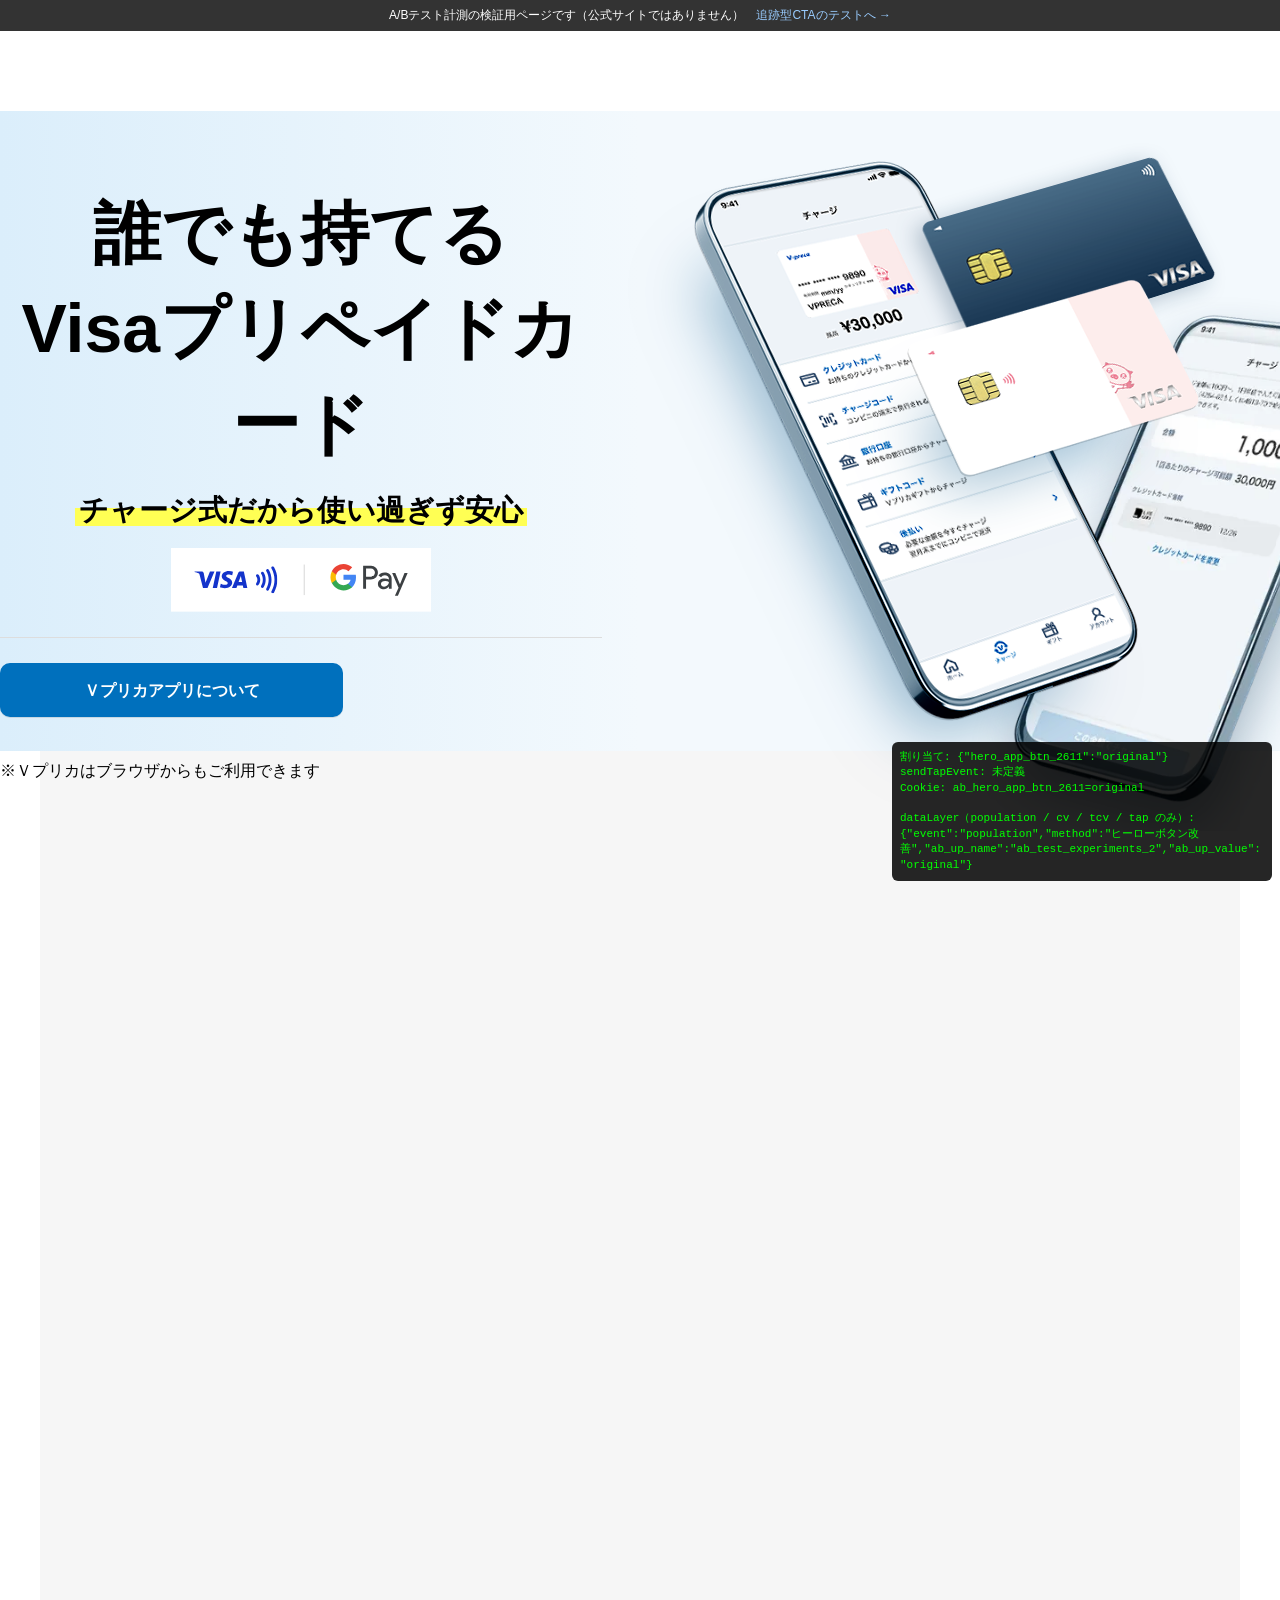
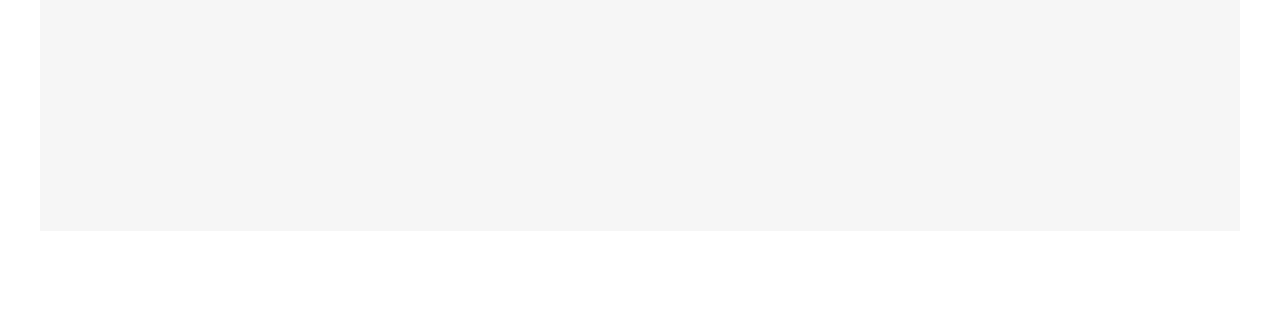
==== commit 7b3d74f0: "Add files via upload" ====
--- a/index.html
+++ b/index.html
@@ -41,6 +41,7 @@
 
 <style>
   .test-banner { background: #333; color: #fff; text-align: center; font-size: 12px; padding: 6px; }
+  .test-banner a { color: #9cf; }
   #debug { position: fixed; right: 8px; bottom: 8px; z-index: 9999; width: 380px; max-width: calc(100vw - 16px); max-height: 40vh; overflow: auto;
            font: 11px/1.4 monospace; background: rgba(0,0,0,.85); color: #0f0; padding: 8px; border-radius: 6px; white-space: pre-wrap; }
 </style>
@@ -51,7 +52,7 @@
 height="0" width="0" style="display:none;visibility:hidden"></iframe></noscript>
 <!-- End Google Tag Manager (noscript) -->
 
-<div class="test-banner">A/Bテスト計測の検証用ページです（公式サイトではありません）</div>
+<div class="test-banner">A/Bテスト計測の検証用ページです（公式サイトではありません）　<a href="sticky.html">追跡型CTAのテストへ →</a></div>
 
 <main id="main" class="Main"><div class="Main__inner"><div class="Main__body"><div class="Main__content">
 <div class="home-hero">
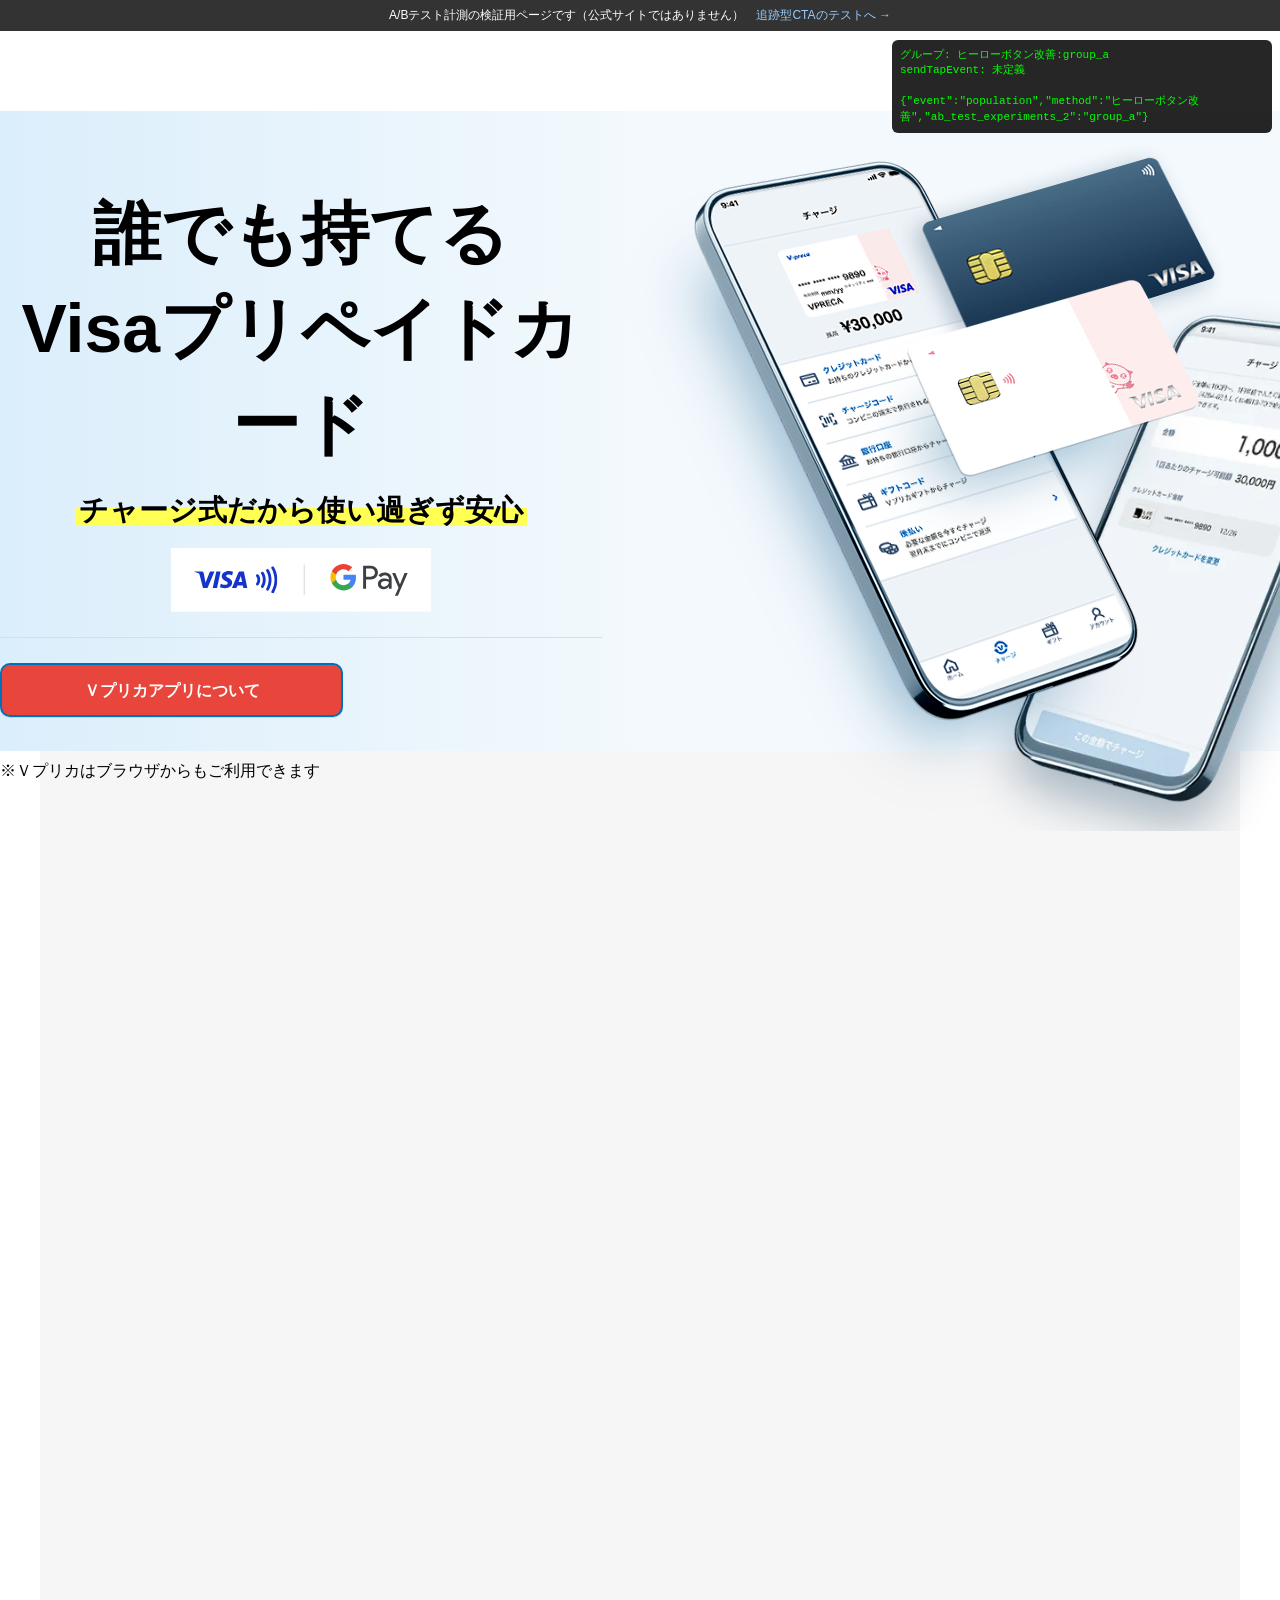
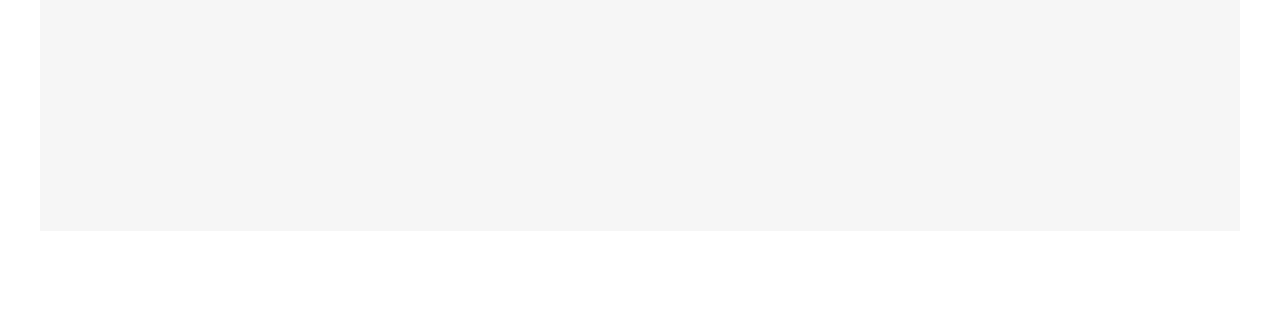
==== commit 6b85ea47: "Add files via upload" ====
--- a/index.html
+++ b/index.html
@@ -8,25 +8,14 @@
 <link rel="stylesheet" href="assets/app.css">
 <link rel="stylesheet" href="assets/home.css">
 
-<!-- ===== A/Bテスト（GTMスニペットより前） ===== -->
+<!-- ===== A/Bテスト ===== -->
 <style>
-  html:not(.ab-js) [data-ab-variant]:not([data-ab-variant="original"]) { display: none; }
-  /* group_a（仮）：ボタン色だけ変える */
-  html[data-ab-hero_app_btn_2611="group_a"] .home-hero-button__type { background-color: #E8453C; }
+  html:not(.ab-ready) [data-ab-only]:not([data-ab-only="original"]) { display: none; }
+  html[data-ab-groups~="ヒーローボタン改善:group_a"] .home-hero-button__type { background-color: #E8453C; }
 </style>
 <script>
-  window.AB_CONFIG = { cookieDomain: '' }; // GitHub Pagesでは空のままでOK
   window.AB_TESTS = [
-    {
-      id: 'hero_app_btn_2611',          // サイト内の識別子（英小文字・数字・_・-）
-      method: 'ヒーローボタン改善',       // = 判定側の test_id / method
-      slot: 2,                          // = 判定側 ab_param の customUser:ab_test_experiments_2
-      groups: ['original', 'group_a'],  // = 判定側 groups の値。先頭がオリジナル
-      weights: [50, 50],
-      cvEvent: 'cv',                    // = 判定側 cv_filter の event_name（'cv' or 'tcv'）
-      start: '2026-11-06',
-      end: '2026-12-31'
-    }
+    { method: 'ヒーローボタン改善', slot: 2, groups: ['original', 'group_a'], start: '2026-11-06', end: '2026-12-31' }
   ];
 </script>
 <script src="ab-test.js"></script>
@@ -42,8 +31,6 @@
 <style>
   .test-banner { background: #333; color: #fff; text-align: center; font-size: 12px; padding: 6px; }
   .test-banner a { color: #9cf; }
-  #debug { position: fixed; right: 8px; bottom: 8px; z-index: 9999; width: 380px; max-width: calc(100vw - 16px); max-height: 40vh; overflow: auto;
-           font: 11px/1.4 monospace; background: rgba(0,0,0,.85); color: #0f0; padding: 8px; border-radius: 6px; white-space: pre-wrap; }
 </style>
 </head>
 <body data-browser="chrome">
@@ -66,10 +53,9 @@
       <div class="home-hero__box-logoimg"><img src="assets/brandLogo.svg" alt="ロゴ"></div>
       <div class="home-hero__box">
         <div class="home-hero__app">
-          <div class="home-hero-button" data-ab-test="hero_app_btn_2611">
+          <div class="home-hero-button" data-ab-test="ヒーローボタン改善">
             <!-- 検証用：本物のonelinkに飛ぶとアプリ計測側にクリックが残るため、遷移は止めています -->
-            <a href="#" class="home-hero-button__type"
-               data-ab-cv
+            <a href="#" class="home-hero-button__type" data-ab-cv
                onclick="sendTapEvent({event_category: 'VプリカHP', event_action: 'VプリカHP',event_label: 'アプリダウンロード'}); return false;">
               <p class="home-hero-button__text util-pc-hidden">Ｖプリカアプリをダウンロード</p>
               <p class="home-hero-button__text util-sp-hidden">Ｖプリカアプリについて</p>
@@ -85,23 +71,6 @@
 <div style="height:120vh;background:#f6f6f6"></div>
 </div></div></div></main>
 
-<pre id="debug"></pre>
-<script>
-  // 確認用パネル（?debug=0 で非表示）
-  (function () {
-    var out = document.getElementById('debug');
-    if (/[?&]debug=0/.test(location.search)) { out.remove(); return; }
-    function render() {
-      out.textContent = '割り当て: ' + JSON.stringify(abTest.all()) +
-        '\nsendTapEvent: ' + (typeof sendTapEvent === 'function' ? 'OK（GTMで定義済み）' : '未定義') +
-        '\nCookie: ' + document.cookie +
-        '\n\ndataLayer（population / cv / tcv / tap のみ）:\n' +
-        dataLayer.filter(function (e) { return e.event && /^(population|t?cv|tap)$/.test(e.event); })
-                 .map(function (e) { return JSON.stringify(e); }).join('\n');
-    }
-    // GTMが読み込み時に dataLayer.push を差し替えるため、フックせず定期的に描画する
-    render(); setInterval(render, 500);
-  })();
-</script>
+<script src="debug.js"></script>
 </body>
 </html>
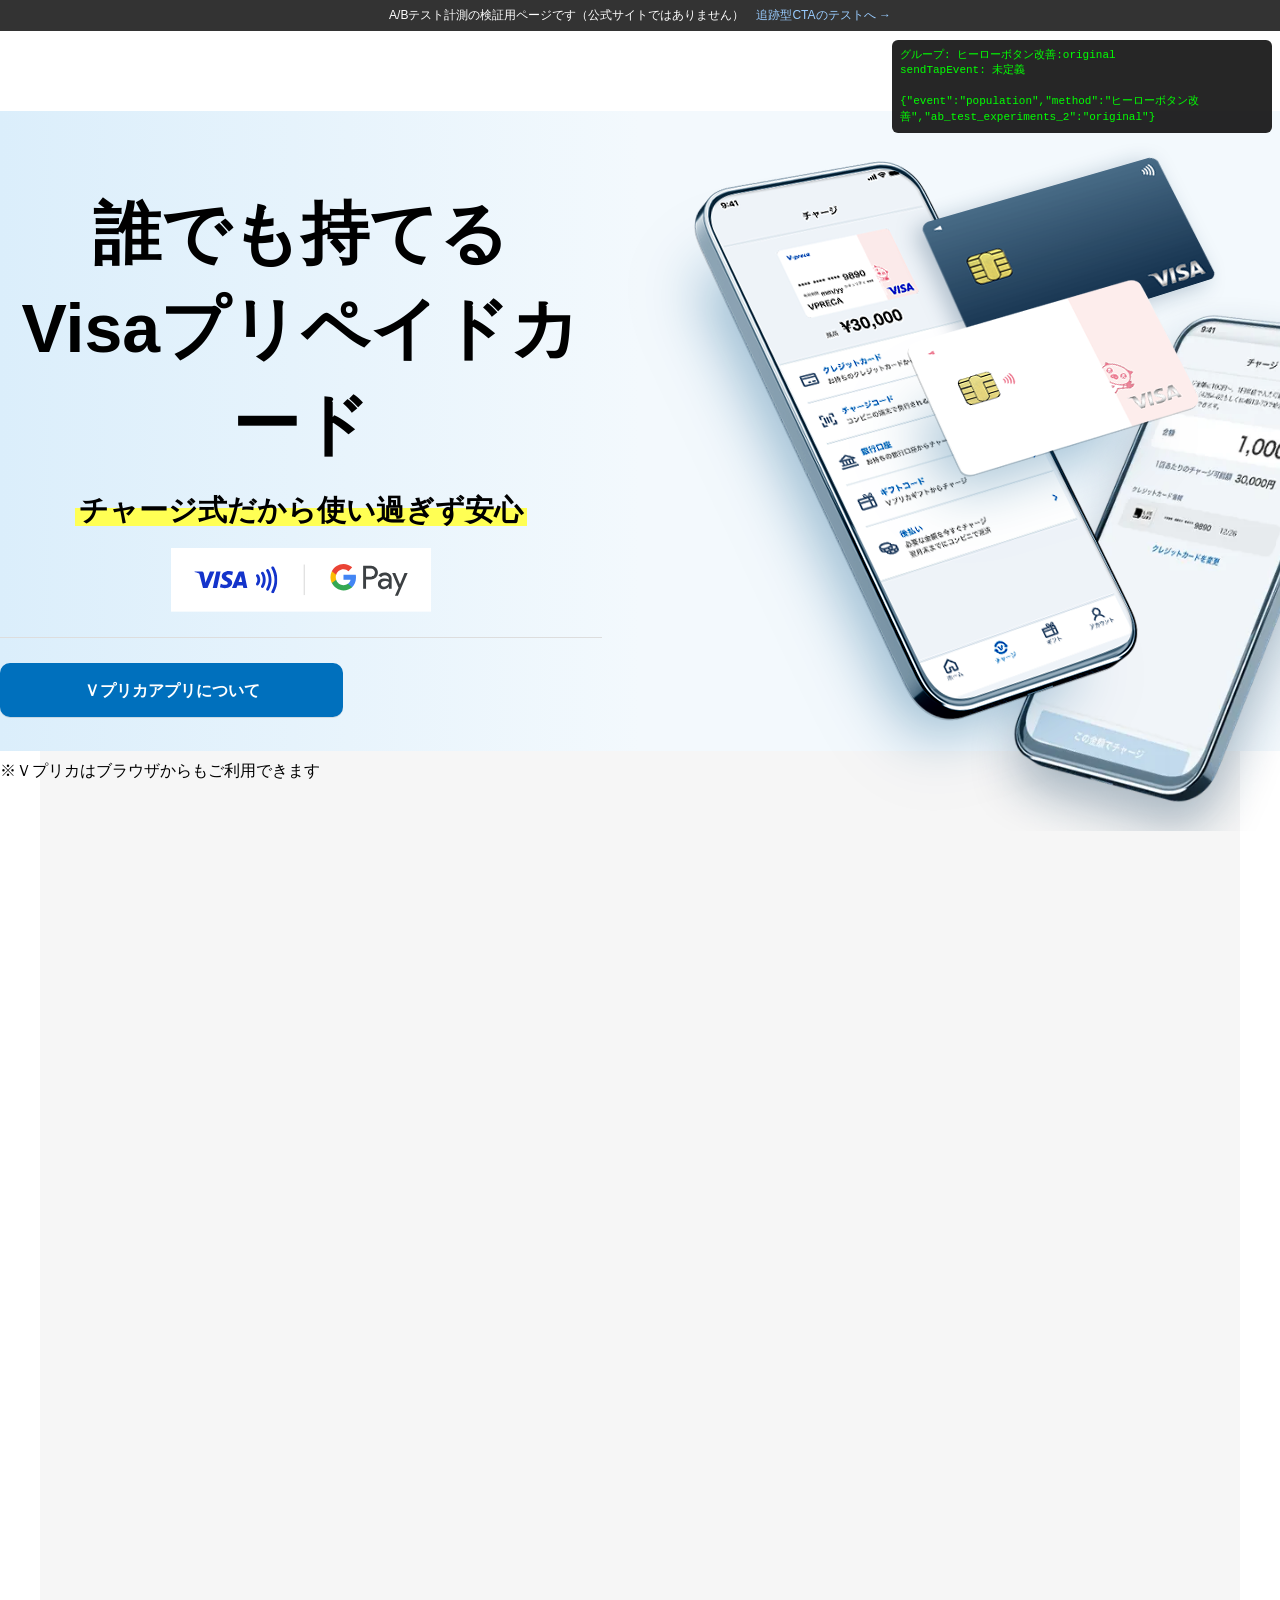
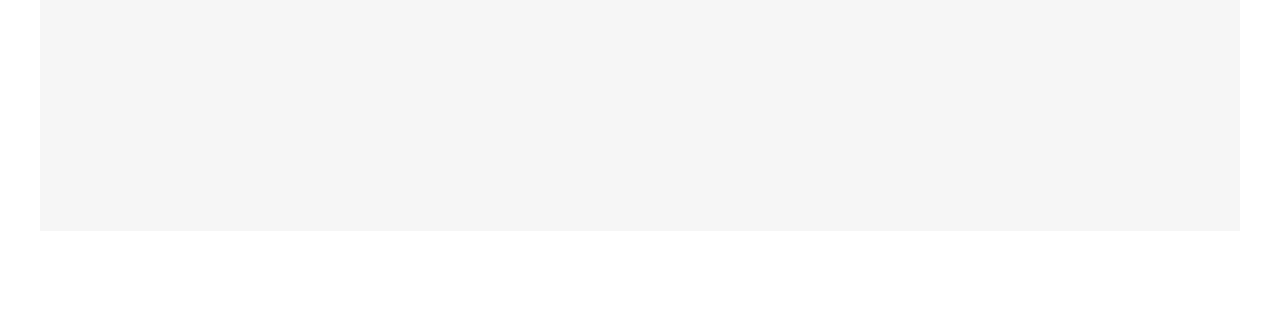
==== commit d00d0c35: "Add files via upload" ====
--- a/index.html
+++ b/index.html
@@ -13,11 +13,7 @@
   html:not(.ab-ready) [data-ab-only]:not([data-ab-only="original"]) { display: none; }
   html[data-ab-groups~="ヒーローボタン改善:group_a"] .home-hero-button__type { background-color: #E8453C; }
 </style>
-<script>
-  window.AB_TESTS = [
-    { method: 'ヒーローボタン改善', slot: 2, groups: ['original', 'group_a'], start: '2026-11-06', end: '2026-12-31' }
-  ];
-</script>
+<script src="ab-tests.config.js"></script>
 <script src="ab-test.js"></script>
 
 <!-- ===== Google Tag Manager ===== -->
